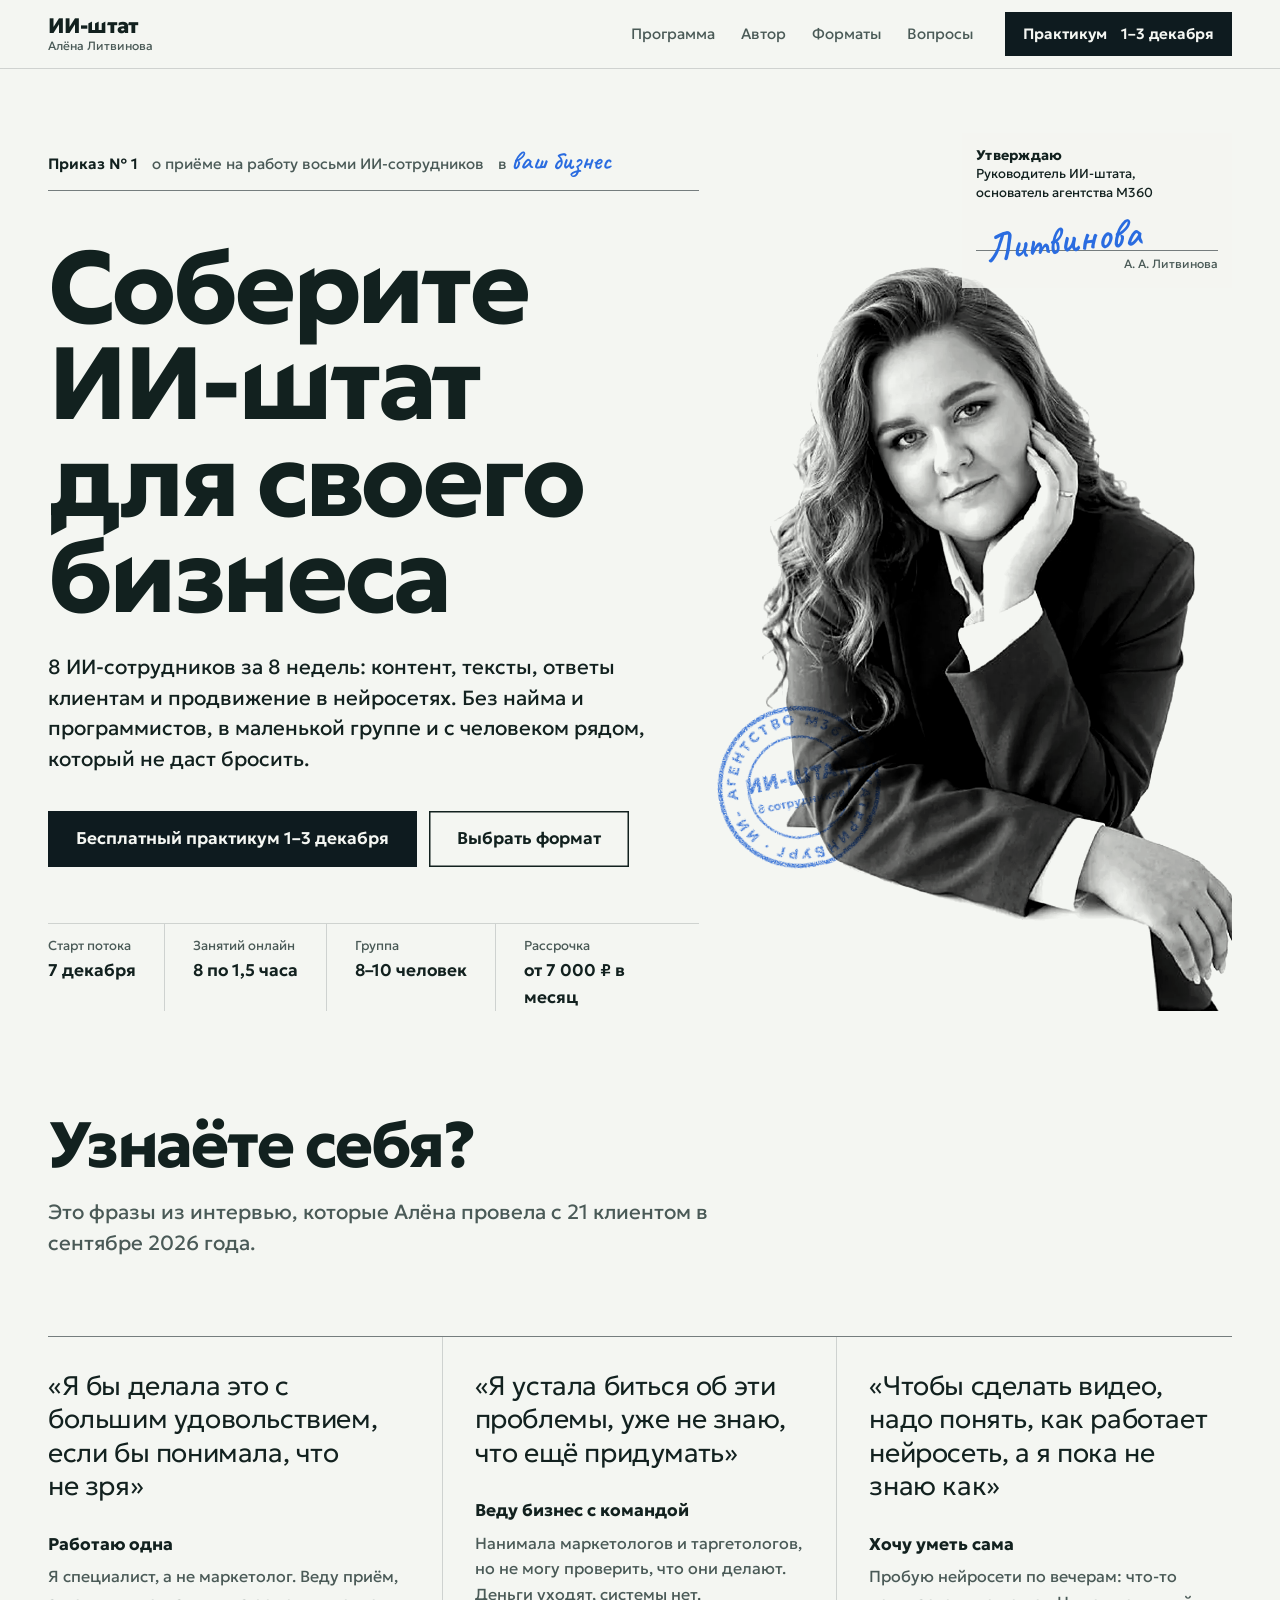
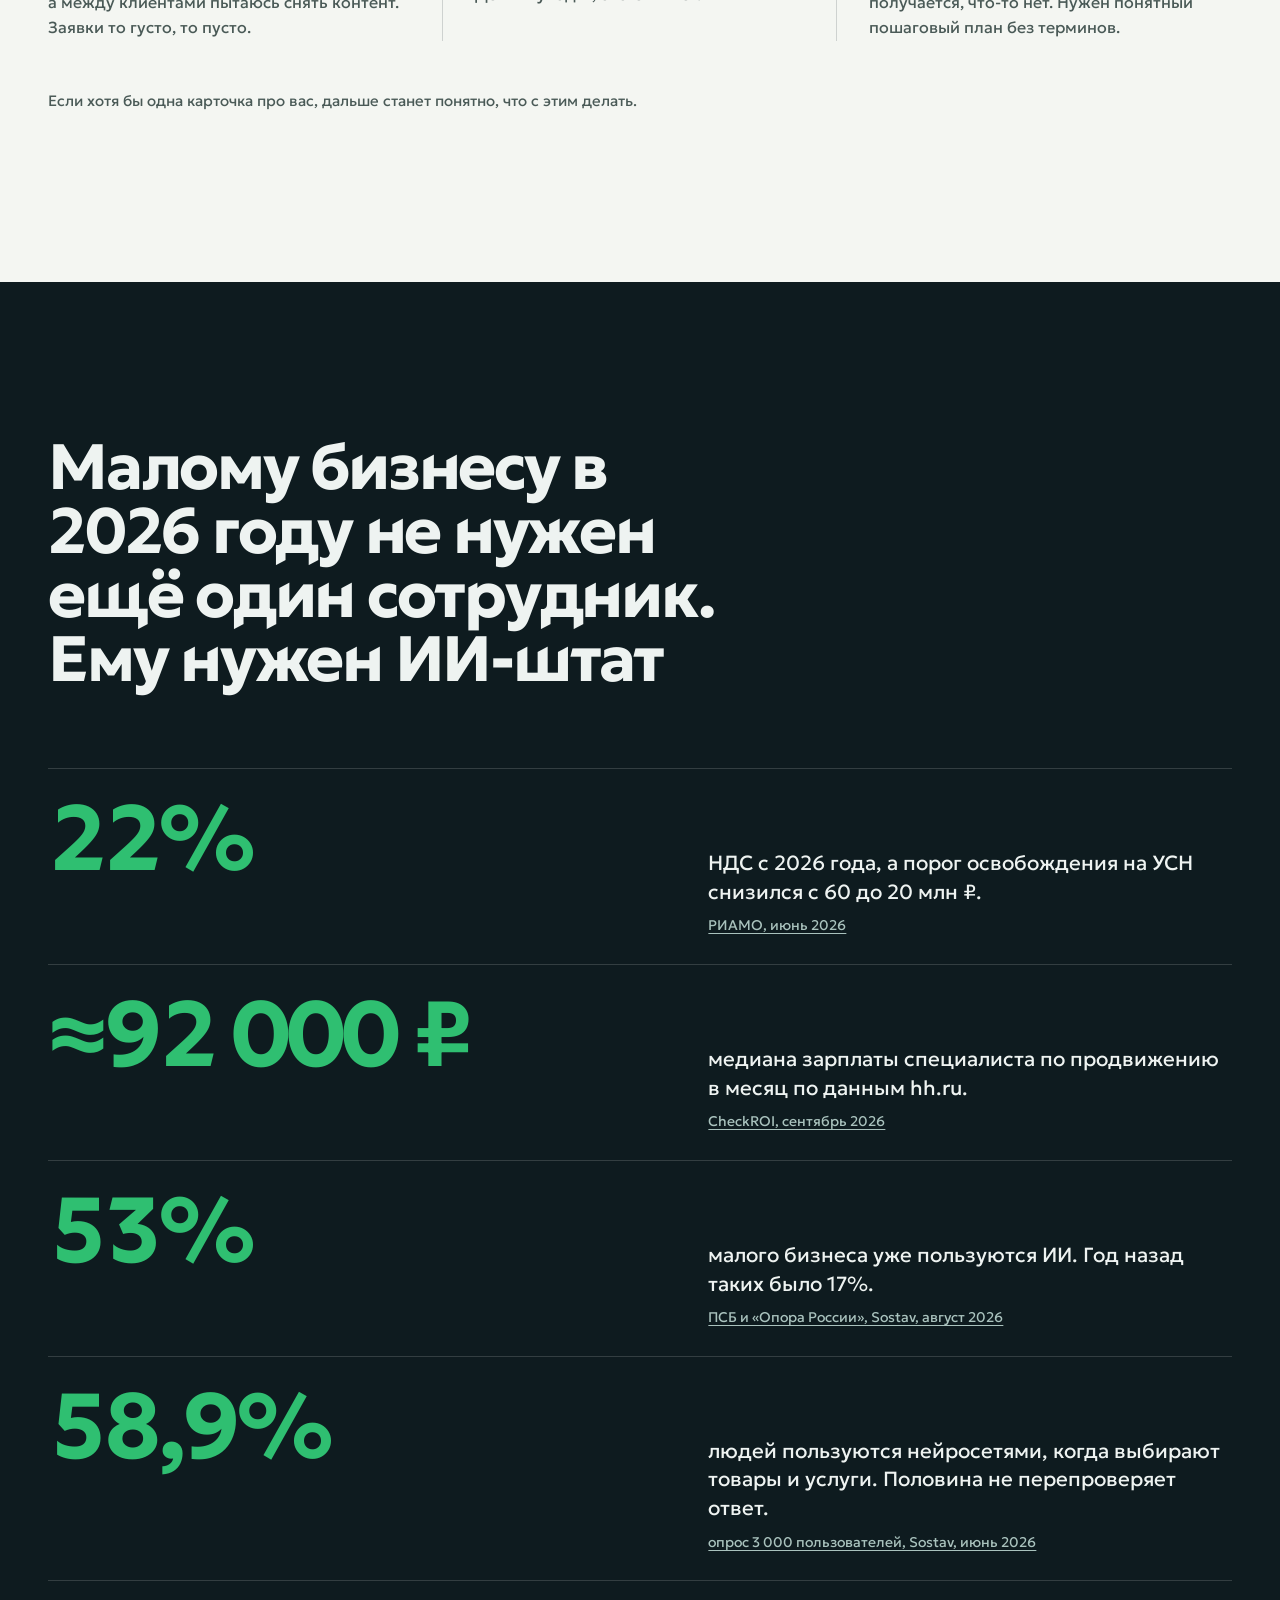
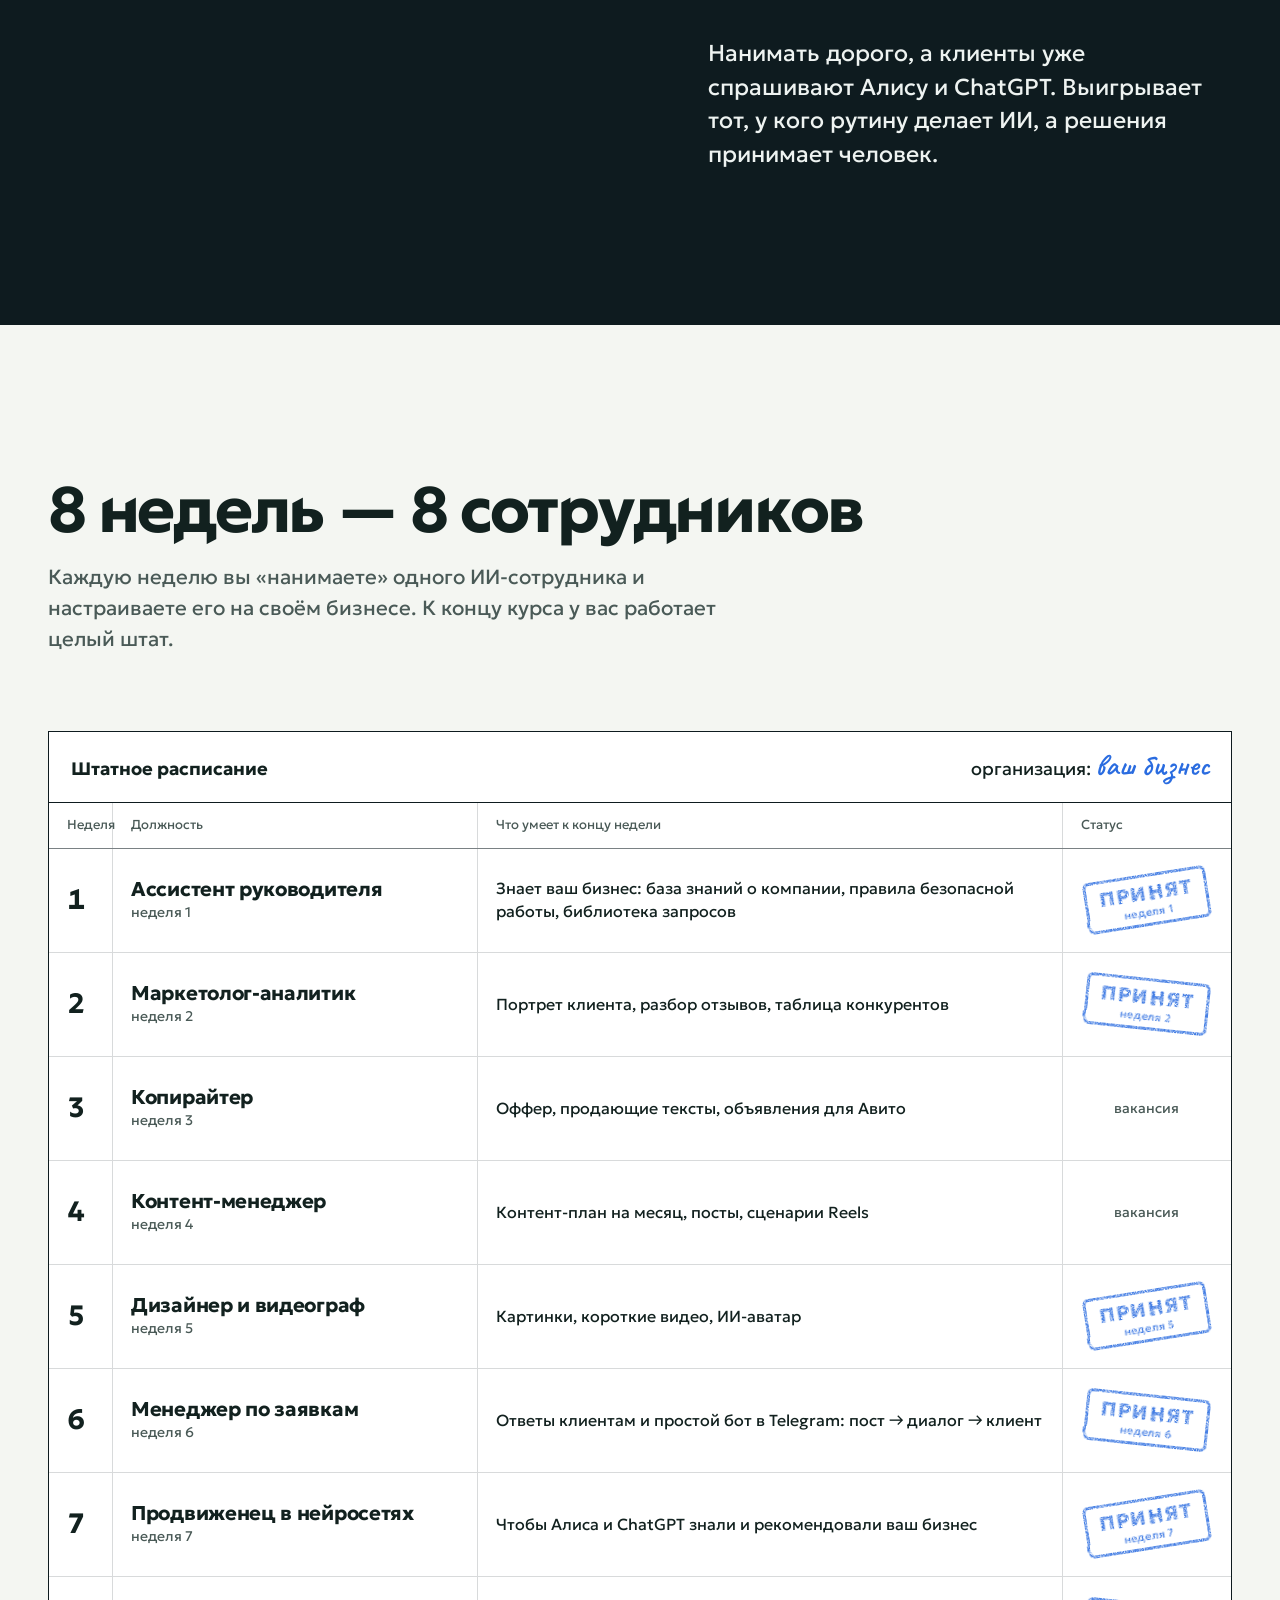
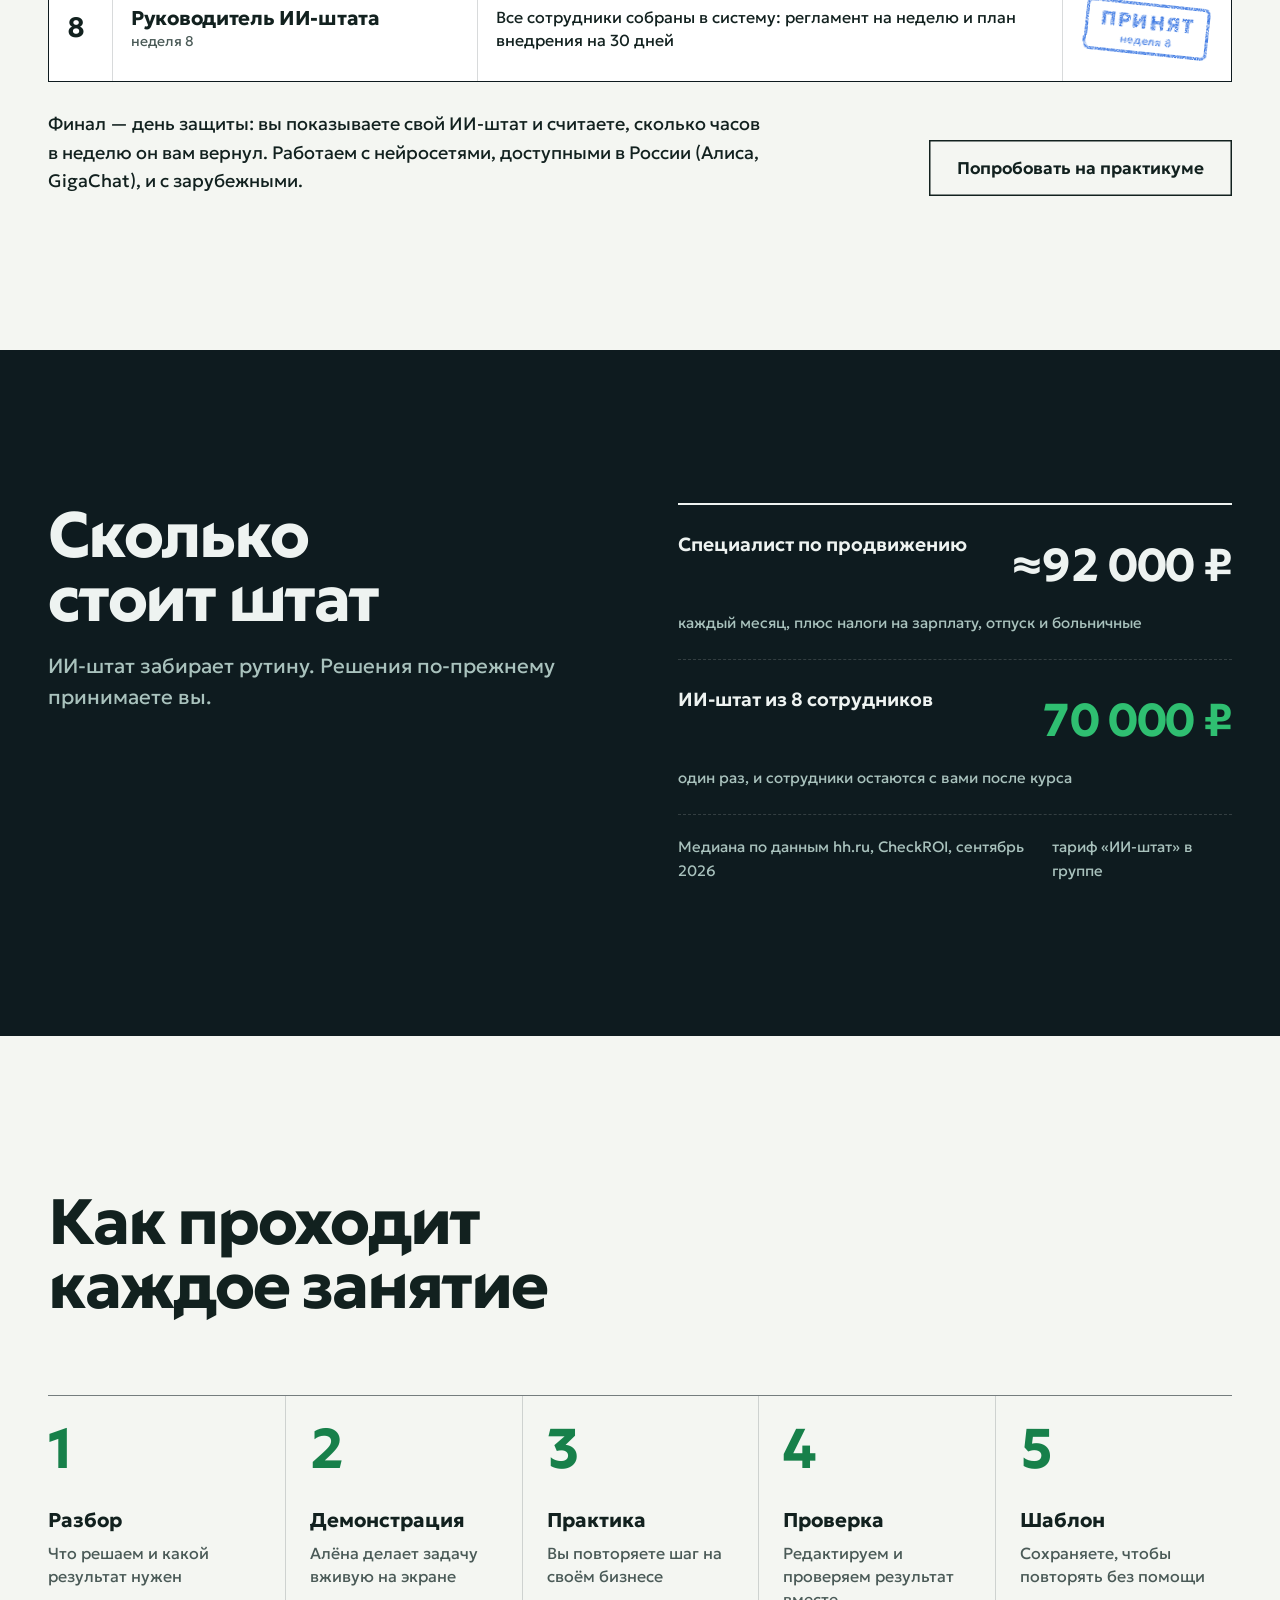
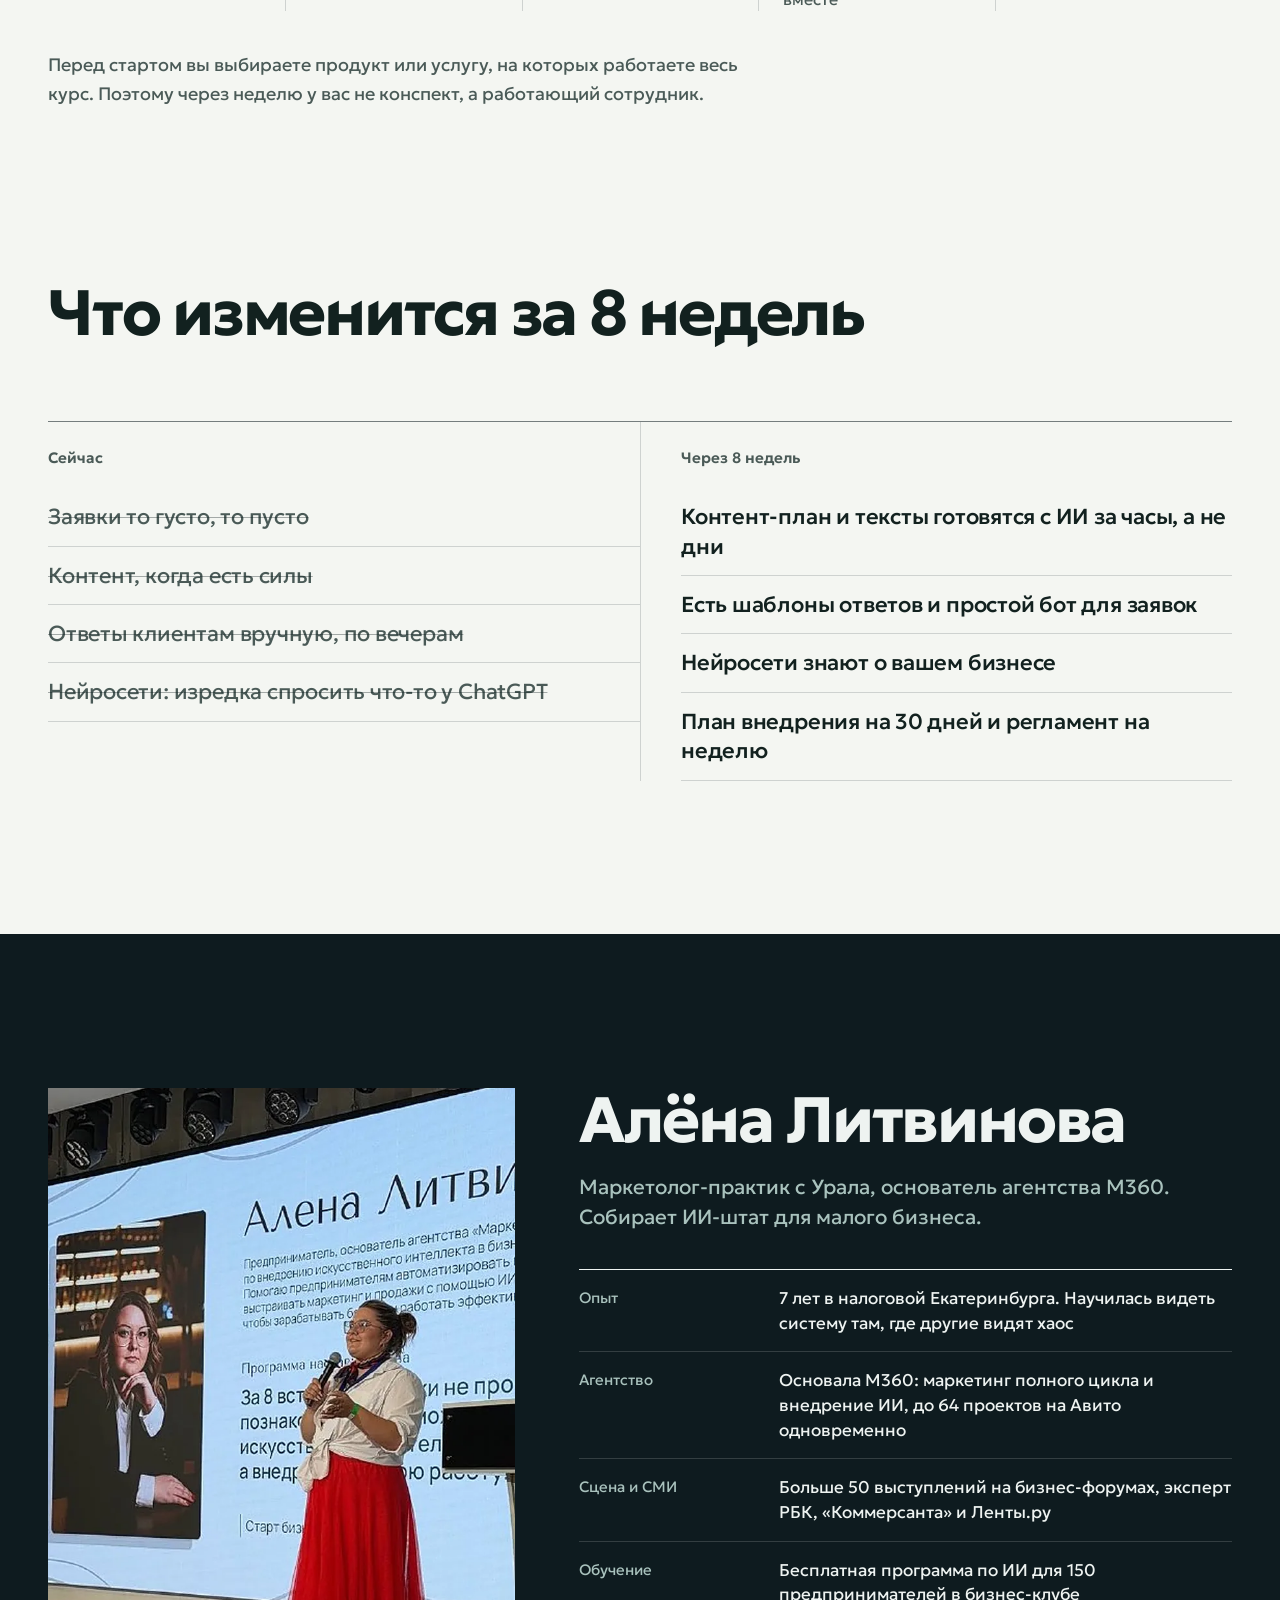
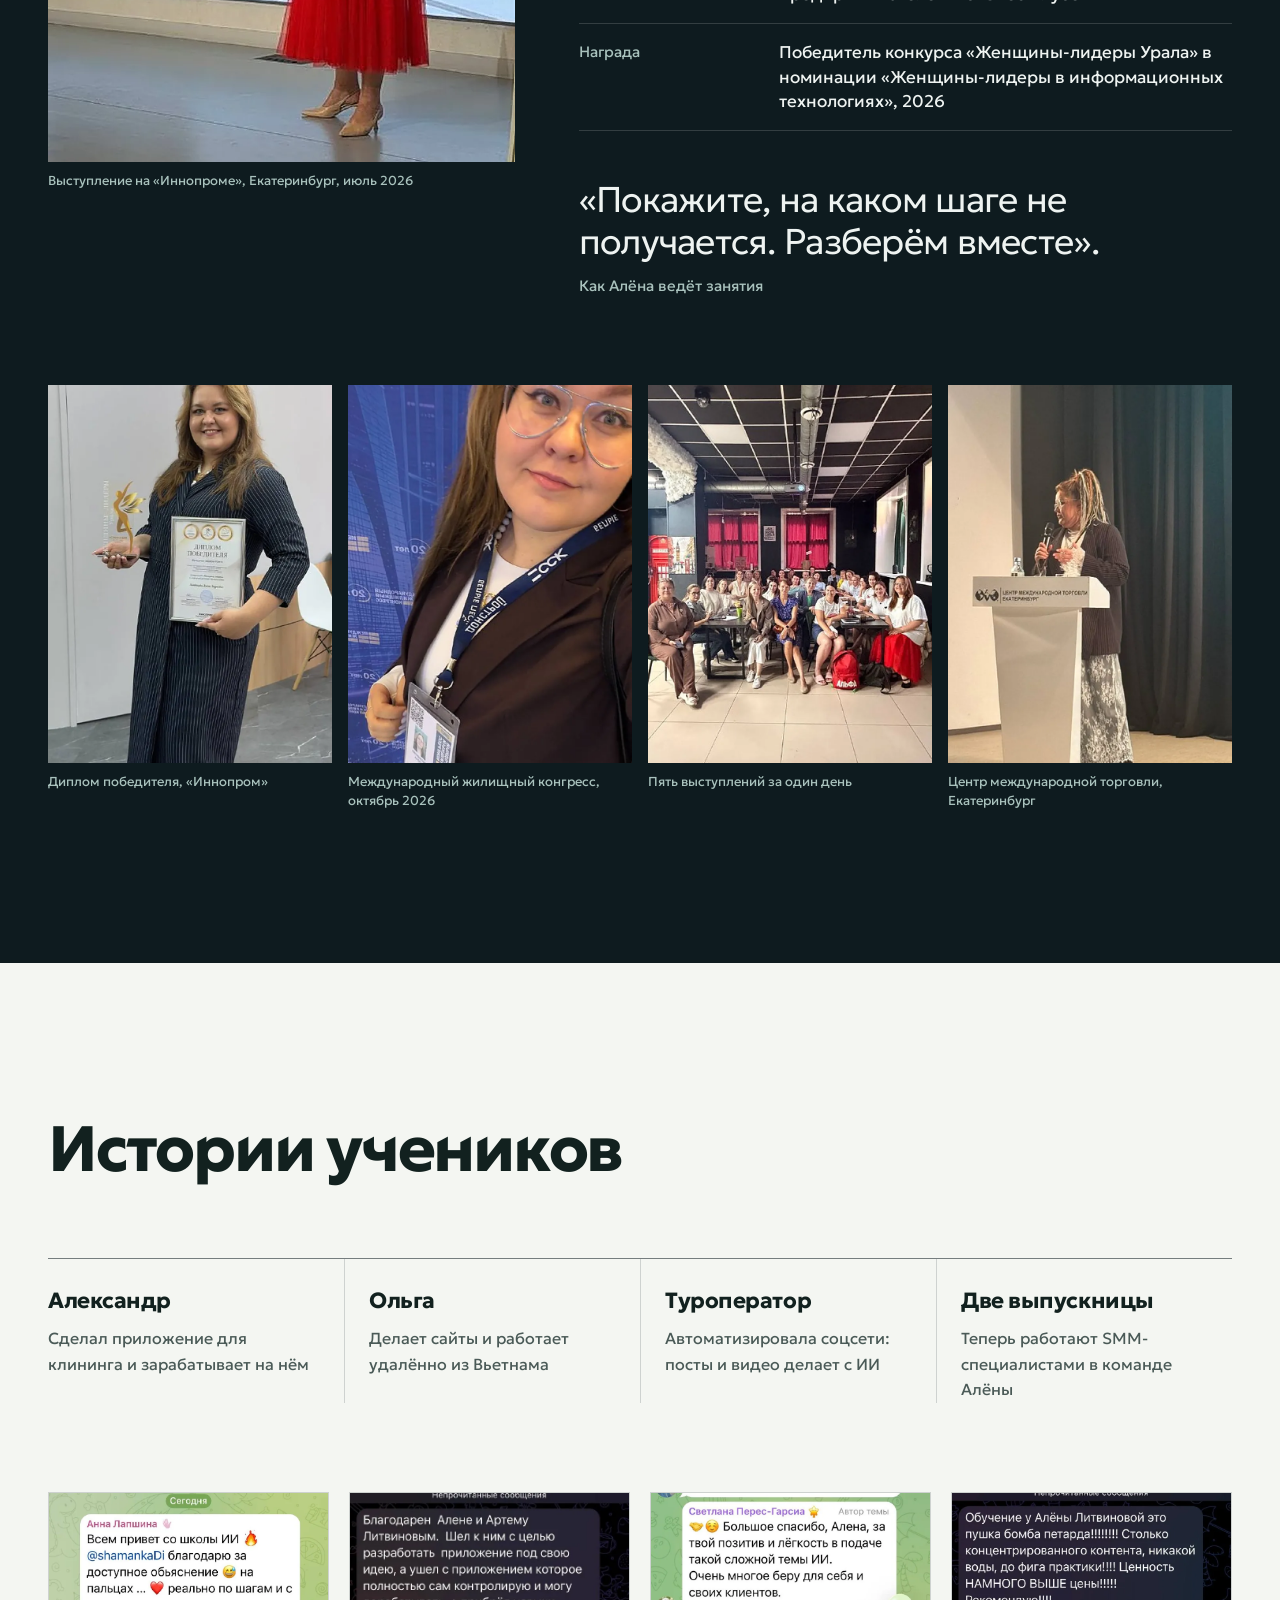
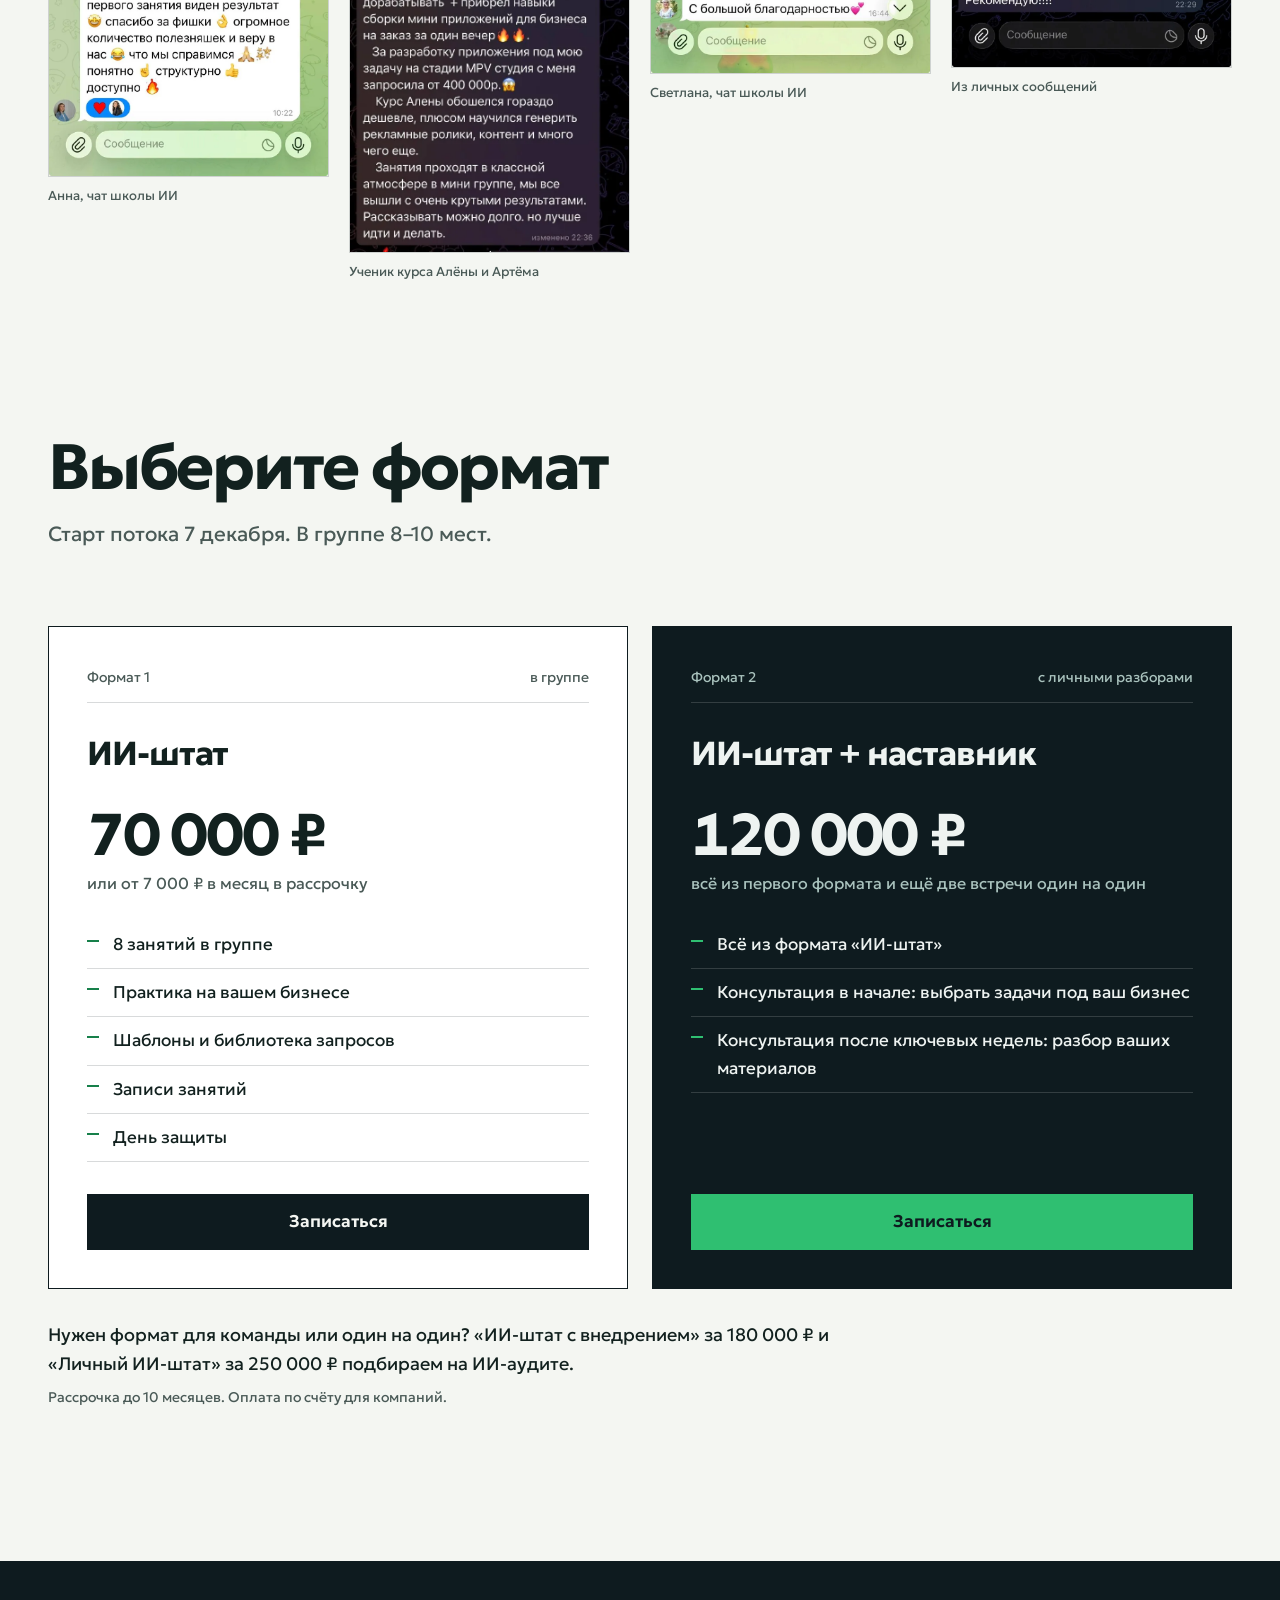
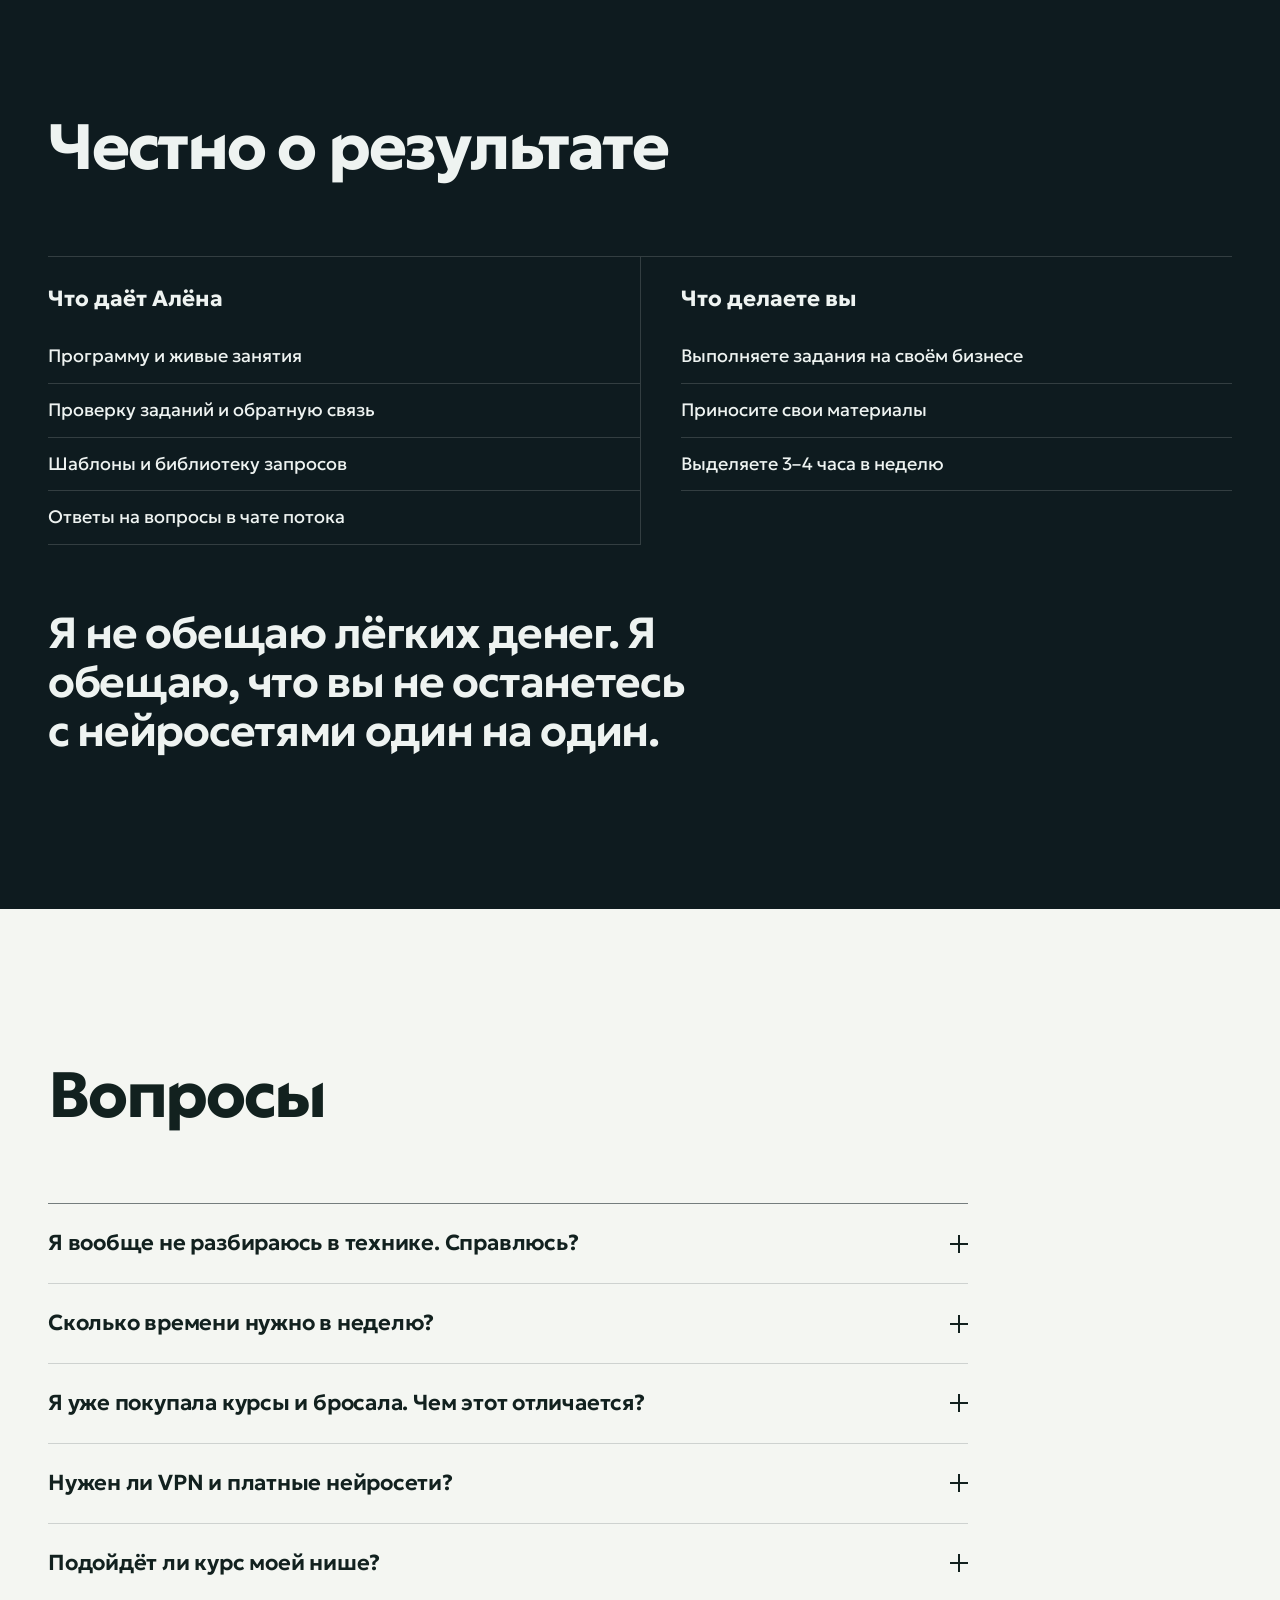
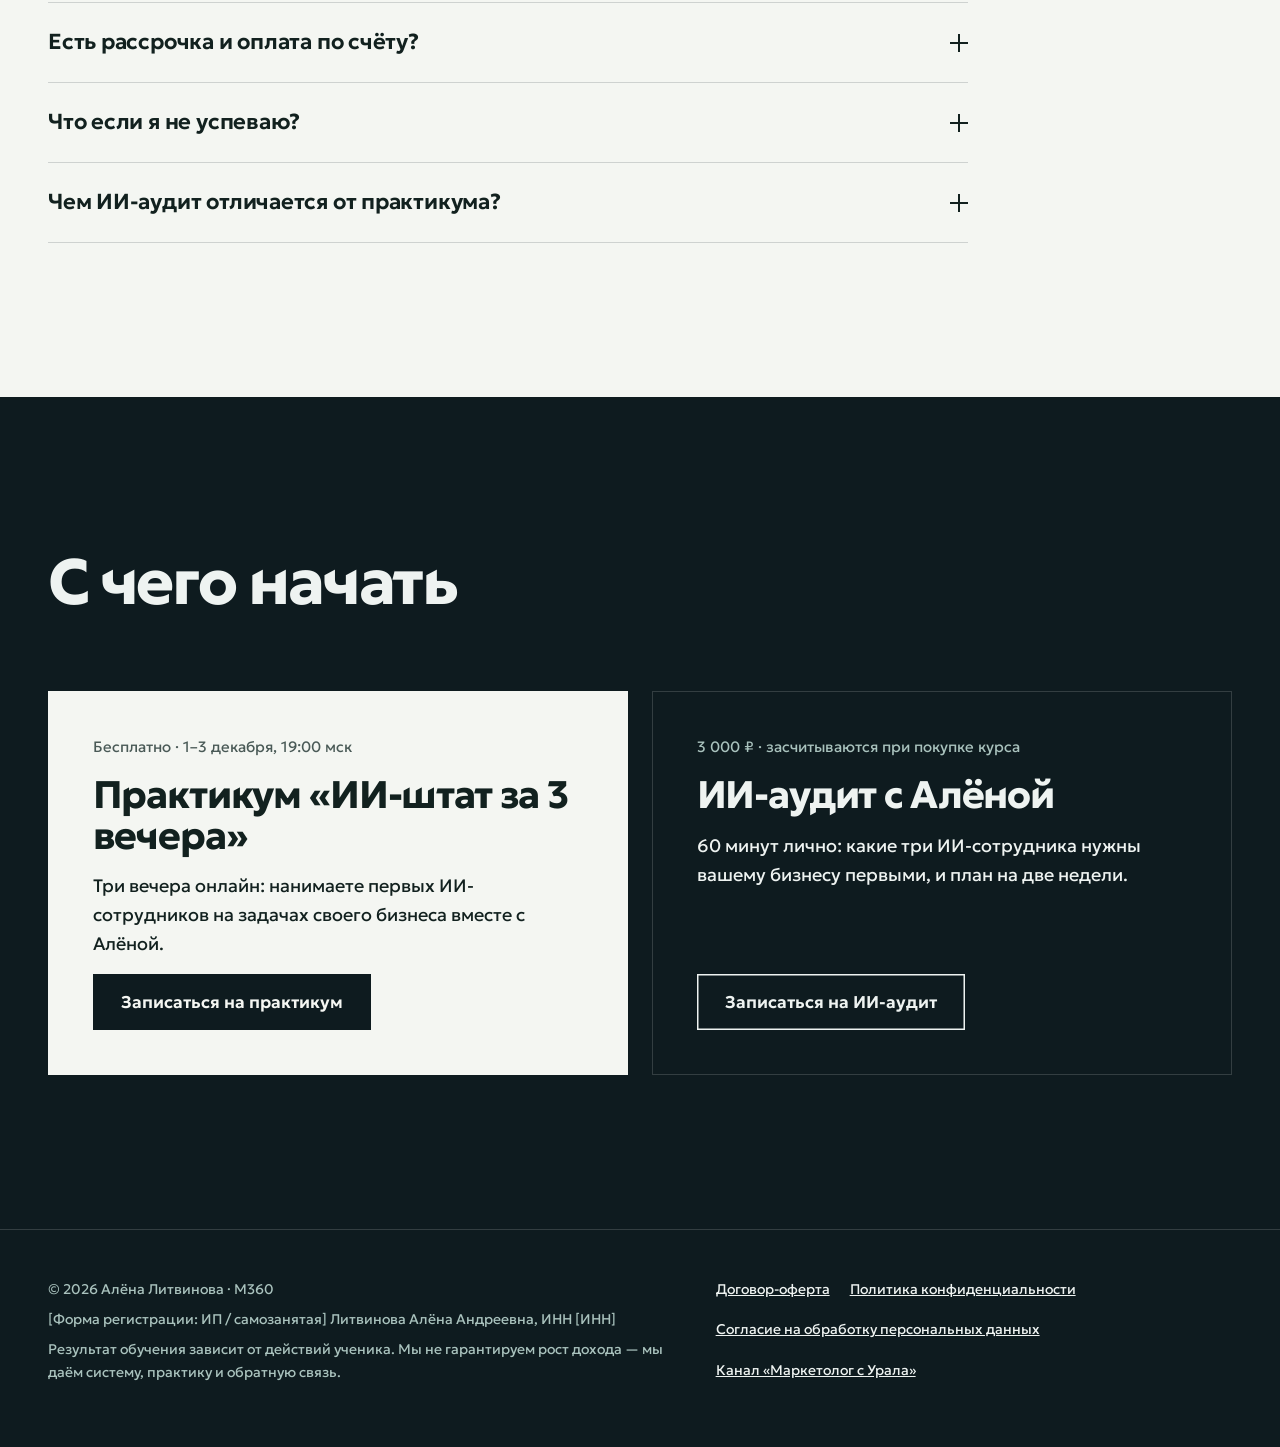
==== index.html @ af65a784 "ИИ-штат: лендинг курса и страница практикума Co-Authored-By: Claude Opus 5.5 <noreply@anthropic.com>" ====
<!doctype html>
<html lang="ru">
<head>
<meta charset="utf-8">
<meta name="viewport" content="width=device-width, initial-scale=1">
<title>ИИ-штат — курс Алёны Литвиновой: 8 ИИ-сотрудников для малого бизнеса</title>
<meta name="description" content="8 недель, 8 ИИ-сотрудников: контент, тексты, ответы клиентам и продвижение в нейросетях для малого бизнеса — без найма и программистов. Старт потока 7 декабря.">
<meta name="robots" content="noindex">
<meta name="theme-color" content="#F4F6F2">
<meta property="og:type" content="website">
<meta property="og:title" content="ИИ-штат — 8 ИИ-сотрудников для вашего бизнеса за 8 недель">
<meta property="og:description" content="Курс Алёны Литвиновой, основателя агентства М360. Контент, тексты, ответы клиентам и продвижение в нейросетях без найма.">
<meta property="og:image" content="assets/img/og.jpg">
<link rel="icon" href="assets/img/favicon.svg" type="image/svg+xml">
<link rel="preconnect" href="https://fonts.googleapis.com">
<link rel="preconnect" href="https://fonts.gstatic.com" crossorigin>
<link rel="stylesheet" href="https://fonts.googleapis.com/css2?family=Caveat:wght@600&family=Geologica:wght,SHRP@300..800,0..100&display=swap">
<link rel="stylesheet" href="css/style.css">
<link rel="preload" as="image" href="assets/img/alena-portrait.webp">
<script>
  // ?motion=1 / ?motion=0 — принудительно включить/выключить анимацию, запоминается
  (function () {
    var q = new URLSearchParams(location.search).get('motion'), k = 'ii-motion', v = null;
    try { if (q === '1' || q === '0') localStorage.setItem(k, q); v = localStorage.getItem(k); } catch (e) { v = q; }
    var calm = window.matchMedia('(prefers-reduced-motion: reduce)').matches;
    if (v === '1' || (v !== '0' && !calm)) document.documentElement.classList.add('motion');
  })();
</script>
<!-- Яндекс.Метрика: вставить код счётчика и указать ID в js/main.js (METRIKA_ID)
<script>(function(m,e,t,r,i,k,a){...})(window, document, "script", "https://mc.yandex.ru/metrika/tag.js", "ym"); ym([ID счётчика], "init", {webvisor:true});</script>
-->
</head>
<body>

<svg width="0" height="0" style="position:absolute" aria-hidden="true">
  <defs>
    <filter id="ink" x="-10%" y="-10%" width="120%" height="120%">
      <feTurbulence type="fractalNoise" baseFrequency=".9" numOctaves="2" seed="7" result="n"/>
      <feColorMatrix in="n" type="matrix" values="0 0 0 0 0  0 0 0 0 0  0 0 0 0 0  0 0 0 -3 2.25" result="holes"/>
      <feComposite in="SourceGraphic" in2="holes" operator="in" result="pitted"/>
      <feTurbulence type="fractalNoise" baseFrequency=".035" numOctaves="1" seed="3" result="w"/>
      <feDisplacementMap in="pitted" in2="w" scale="2.6"/>
    </filter>
  </defs>
</svg>

<a class="sr" href="#main">К содержанию</a>

<header class="nav">
  <div class="wrap nav__in">
    <a class="logo" href="./" aria-label="ИИ-штат, на главную"><b>ИИ-штат</b><span>Алёна Литвинова</span></a>
    <nav class="nav__links" aria-label="Разделы">
      <a href="#staff">Программа</a>
      <a href="#about">Автор</a>
      <a href="#tariffs">Форматы</a>
      <a href="#faq">Вопросы</a>
    </nav>
    <a class="btn" href="practicum.html" data-goal="click_practicum">Практикум<span class="opt">&nbsp;1–3 декабря</span></a>
  </div>
</header>

<main id="main">

<!-- 1. Первый экран -->
<section class="s--paper hero" aria-labelledby="h-hero">
  <div class="wrap hero__grid">
    <div>
      <p class="order"><b>Приказ № 1</b> о приёме на работу восьми ИИ-сотрудников <span style="white-space:nowrap">в <span class="hand">ваш бизнес</span></span></p>
      <h1 class="d1" id="h-hero">Соберите ИИ‑штат для своего бизнеса</h1>
      <p class="lead">8 ИИ-сотрудников за 8 недель: контент, тексты, ответы клиентам и продвижение в нейросетях. Без найма и программистов, в маленькой группе и с человеком рядом, который не даст бросить.</p>
      <div class="hero__cta">
        <a class="btn" href="practicum.html" data-goal="click_practicum">Бесплатный практикум 1–3 декабря</a>
        <a class="btn btn--line" href="#tariffs" data-goal="click_formats">Выбрать формат</a>
      </div>
      <div class="fields">
        <div class="field"><small>Старт потока</small><span>7 декабря</span></div>
        <div class="field"><small>Занятий онлайн</small><span>8 по 1,5 часа</span></div>
        <div class="field"><small>Группа</small><span>8–10 человек</span></div>
        <div class="field"><small>Рассрочка</small><span>от 7 000 ₽ в месяц</span></div>
      </div>
    </div>

    <div class="portrait">
      <img src="assets/img/alena-portrait.webp" width="892" height="1600" alt="Алёна Литвинова, чёрно-белый портрет: тёмный пиджак, рука у лица" fetchpriority="high">
      <div class="approve" aria-label="Утверждаю: руководитель ИИ-штата Алёна Литвинова">
        <b>Утверждаю</b>
        Руководитель ИИ-штата,<br>основатель агентства М360
        <div class="approve__line"><span class="approve__sign hand" aria-hidden="true">Литвинова</span></div>
        <div class="approve__name">А. А. Литвинова</div>
      </div>
      <div class="seal" aria-hidden="true">
        <svg viewBox="0 0 200 200">
          <defs><path id="sealc" d="M100,100 m-74,0 a74,74 0 1,1 148,0 a74,74 0 1,1 -148,0"/></defs>
          <circle cx="100" cy="100" r="94" fill="none" stroke="currentColor" stroke-width="5"/>
          <circle cx="100" cy="100" r="60" fill="none" stroke="currentColor" stroke-width="2.5"/>
          <text fill="currentColor" font-family="Geologica, sans-serif" font-size="17" font-weight="700" letter-spacing="3.2"><textPath href="#sealc">АГЕНТСТВО М360 · ЕКАТЕРИНБУРГ · ИИ-ШТАТ ·</textPath></text>
          <text x="100" y="96" text-anchor="middle" fill="currentColor" font-family="Geologica, sans-serif" font-size="25" font-weight="800">ИИ-ШТАТ</text>
          <text x="100" y="122" text-anchor="middle" fill="currentColor" font-family="Geologica, sans-serif" font-size="14" font-weight="600">8 сотрудников</text>
        </svg>
      </div>
    </div>
  </div>
</section>

<!-- 2. Узнаёте себя -->
<section class="s s--paper" aria-labelledby="h-you">
  <div class="wrap">
    <div class="s__head">
      <h2 class="h2" id="h-you">Узнаёте себя?</h2>
      <p class="lead">Это фразы из интервью, которые Алёна провела с 21 клиентом в сентябре 2026 года.</p>
    </div>
    <div class="claims">
      <article class="claim">
        <q>Я бы делала это с большим удовольствием, если бы понимала, что не зря</q>
        <h3>Работаю одна</h3>
        <p>Я специалист, а не маркетолог. Веду приём, а между клиентами пытаюсь снять контент. Заявки то густо, то пусто.</p>
      </article>
      <article class="claim">
        <q>Я устала биться об эти проблемы, уже не знаю, что ещё придумать</q>
        <h3>Веду бизнес с командой</h3>
        <p>Нанимала маркетологов и таргетологов, но не могу проверить, что они делают. Деньги уходят, системы нет.</p>
      </article>
      <article class="claim">
        <q>Чтобы сделать видео, надо понять, как работает нейросеть, а я пока не знаю как</q>
        <h3>Хочу уметь сама</h3>
        <p>Пробую нейросети по вечерам: что-то получается, что-то нет. Нужен понятный пошаговый план без терминов.</p>
      </article>
    </div>
    <p class="after-note">Если хотя бы одна карточка про вас, дальше станет понятно, что с этим делать.</p>
  </div>
</section>

<!-- 3. Почему сейчас -->
<section class="s s--ink" aria-labelledby="h-why">
  <div class="wrap">
    <div class="s__head">
      <h2 class="h2" id="h-why">Малому бизнесу в 2026 году не нужен ещё один сотрудник. Ему нужен ИИ-штат</h2>
    </div>
    <div class="ledger">
      <div class="ledger__row">
        <div class="ledger__n num" data-count="22" data-suffix="%">22%</div>
        <div class="ledger__t">НДС с 2026 года, а порог освобождения на УСН снизился с 60 до 20 млн ₽.
          <a class="link" href="https://riamo.ru/articles/lyudi/nds-22-i-novye-pravila-usn-kak-nalogovaja-reforma-2026-goda-udarila-po-malomu-biznesu/" target="_blank" rel="noopener">РИАМО, июнь 2026</a></div>
      </div>
      <div class="ledger__row">
        <div class="ledger__n num" data-count="92000" data-prefix="≈" data-suffix=" ₽">≈92 000 ₽</div>
        <div class="ledger__t">медиана зарплаты специалиста по продвижению в месяц по данным hh.ru.
          <a class="link" href="https://checkroi.ru/blog/zarplata-spetsialista-po-prodvizheniyu/" target="_blank" rel="noopener">CheckROI, сентябрь 2026</a></div>
      </div>
      <div class="ledger__row">
        <div class="ledger__n num" data-count="53" data-suffix="%">53%</div>
        <div class="ledger__t">малого бизнеса уже пользуются ИИ. Год назад таких было 17%.
          <a class="link" href="https://www.sostav.ru/publication/ii-uzhe-ispolzuet-kazhdyj-vtoroj-malyj-biznes-85769.html" target="_blank" rel="noopener">ПСБ и «Опора России», Sostav, август 2026</a></div>
      </div>
      <div class="ledger__row">
        <div class="ledger__n num" data-count="58.9" data-suffix="%">58,9%</div>
        <div class="ledger__t">людей пользуются нейросетями, когда выбирают товары и услуги. Половина не перепроверяет ответ.
          <a class="link" href="https://www.sostav.ru/blogs/280918/90232" target="_blank" rel="noopener">опрос 3 000 пользователей, Sostav, июнь 2026</a></div>
      </div>
    </div>
    <div class="verdict">
      <span></span>
      <p>Нанимать дорого, а клиенты уже спрашивают Алису и ChatGPT. Выигрывает тот, у кого рутину делает ИИ, а решения принимает человек.</p>
    </div>
  </div>
</section>

<!-- 4. Штатное расписание -->
<section class="s s--paper" id="staff" aria-labelledby="h-staff">
  <div class="wrap">
    <div class="s__head">
      <h2 class="h2" id="h-staff">8 недель — 8 сотрудников</h2>
      <p class="lead">Каждую неделю вы «нанимаете» одного ИИ-сотрудника и настраиваете его на своём бизнесе. К концу курса у вас работает целый штат.</p>
    </div>

    <div class="sheet" role="table" aria-label="Штатное расписание ИИ-штата">
      <div class="sheet__top">
        <b>Штатное расписание</b>
        <span>организация: <span class="hand">ваш бизнес</span></span>
      </div>
      <div class="sheet__cols" role="row">
        <span role="columnheader">Неделя</span><span role="columnheader">Должность</span><span role="columnheader">Что умеет к концу недели</span><span role="columnheader">Статус</span>
      </div>
      <div class="sheet__rows" id="rows"><!-- строки собирает js/main.js из STAFF --></div>
    </div>

    <div class="sheet__foot">
      <p>Финал — день защиты: вы показываете свой ИИ-штат и считаете, сколько часов в неделю он вам вернул. Работаем с нейросетями, доступными в России (Алиса, GigaChat), и с зарубежными.</p>
      <a class="btn btn--line" href="practicum.html" data-goal="click_practicum">Попробовать на практикуме</a>
    </div>
  </div>
</section>

<!-- 5. Ведомость -->
<section class="s s--ink" aria-labelledby="h-pay">
  <div class="wrap payroll">
    <div class="s__head">
      <h2 class="h2" id="h-pay">Сколько стоит штат</h2>
      <p class="lead">ИИ-штат забирает рутину. Решения по-прежнему принимаете вы.</p>
    </div>
    <div class="slip">
      <div class="slip__row">
        <b>Специалист по продвижению</b>
        <span class="slip__sum num">≈92 000 ₽</span>
        <small>каждый месяц, плюс налоги на зарплату, отпуск и больничные</small>
      </div>
      <div class="slip__row slip__row--ours">
        <b>ИИ-штат из 8 сотрудников</b>
        <span class="slip__sum num">70 000 ₽</span>
        <small>один раз, и сотрудники остаются с вами после курса</small>
      </div>
      <div class="slip__total">
        <span>Медиана по данным hh.ru, CheckROI, сентябрь 2026</span>
        <span>тариф «ИИ-штат» в группе</span>
      </div>
    </div>
  </div>
</section>

<!-- 6. Как проходит занятие -->
<section class="s s--paper" aria-labelledby="h-lesson">
  <div class="wrap">
    <div class="s__head">
      <h2 class="h2" id="h-lesson">Как проходит каждое занятие</h2>
    </div>
    <ol class="steps">
      <li><b>Разбор</b><span>Что решаем и какой результат нужен</span></li>
      <li><b>Демонстрация</b><span>Алёна делает задачу вживую на экране</span></li>
      <li><b>Практика</b><span>Вы повторяете шаг на своём бизнесе</span></li>
      <li><b>Проверка</b><span>Редактируем и проверяем результат вместе</span></li>
      <li><b>Шаблон</b><span>Сохраняете, чтобы повторять без помощи</span></li>
    </ol>
    <p class="steps-note muted">Перед стартом вы выбираете продукт или услугу, на которых работаете весь курс. Поэтому через неделю у вас не конспект, а работающий сотрудник.</p>
  </div>
</section>

<section class="s s--paper" aria-labelledby="h-ba">
  <div class="wrap">
    <div class="s__head">
      <h2 class="h2" id="h-ba">Что изменится за 8 недель</h2>
    </div>
    <div class="ba">
      <div class="was">
        <h3>Сейчас</h3>
        <ul>
          <li>Заявки то густо, то пусто</li>
          <li>Контент, когда есть силы</li>
          <li>Ответы клиентам вручную, по вечерам</li>
          <li>Нейросети: изредка спросить что-то у ChatGPT</li>
        </ul>
      </div>
      <div class="will">
        <h3>Через 8 недель</h3>
        <ul>
          <li>Контент-план и тексты готовятся с ИИ за часы, а не дни</li>
          <li>Есть шаблоны ответов и простой бот для заявок</li>
          <li>Нейросети знают о вашем бизнесе</li>
          <li>План внедрения на 30 дней и регламент на неделю</li>
        </ul>
      </div>
    </div>
  </div>
</section>

<!-- 7. Автор -->
<section class="s s--ink" id="about" aria-labelledby="h-about">
  <div class="wrap">
    <div class="author">
      <div class="author__photo">
        <figure>
          <img src="assets/img/stage.webp" width="720" height="1280" loading="lazy" alt="Алёна Литвинова выступает на сцене, за ней экран с её именем">
          <figcaption>Выступление на «Иннопроме», Екатеринбург, июль 2026</figcaption>
        </figure>
      </div>
      <div>
        <h2 class="h2" id="h-about">Алёна Литвинова</h2>
        <p class="lead muted" style="margin-top:20px">Маркетолог-практик с Урала, основатель агентства М360. Собирает ИИ-штат для малого бизнеса.</p>
        <!-- [ПРОВЕРИТЬ ЦИФРЫ С АЛЁНОЙ] -->
        <dl class="card-t2">
          <div><dt>Опыт</dt><dd>7 лет в налоговой Екатеринбурга. Научилась видеть систему там, где другие видят хаос</dd></div>
          <div><dt>Агентство</dt><dd>Основала М360: маркетинг полного цикла и внедрение ИИ, до 64 проектов на Авито одновременно</dd></div>
          <div><dt>Сцена и СМИ</dt><dd>Больше 50 выступлений на бизнес-форумах, эксперт РБК, «Коммерсанта» и Ленты.ру</dd></div>
          <div><dt>Обучение</dt><dd>Бесплатная программа по ИИ для 150 предпринимателей в бизнес-клубе</dd></div>
          <div><dt>Награда</dt><dd>Победитель конкурса «Женщины-лидеры Урала» в номинации «Женщины-лидеры в информационных технологиях», 2026</dd></div>
        </dl>
        <blockquote>
          «Покажите, на каком шаге не получается. Разберём вместе».
          <footer>Как Алёна ведёт занятия</footer>
        </blockquote>
      </div>
    </div>
    <div class="reel">
      <figure><img src="assets/img/award.webp" width="720" height="1280" loading="lazy" alt="Алёна с дипломом победителя и статуэткой"><figcaption>Диплом победителя, «Иннопром»</figcaption></figure>
      <figure><img src="assets/img/badge.webp" width="720" height="1280" loading="lazy" alt="Алёна с бейджем спикера на форуме"><figcaption>Международный жилищный конгресс, октябрь 2026</figcaption></figure>
      <figure><img src="assets/img/audience.webp" width="720" height="1280" loading="lazy" alt="Полный зал слушателей на выступлении Алёны"><figcaption>Пять выступлений за один день</figcaption></figure>
      <figure><img src="assets/img/podium.webp" width="720" height="1280" loading="lazy" alt="Алёна выступает с трибуны Центра международной торговли"><figcaption>Центр международной торговли, Екатеринбург</figcaption></figure>
    </div>
  </div>
</section>

<!-- 8. Истории учеников -->
<!-- [ПУБЛИКОВАТЬ ТОЛЬКО С СОГЛАСИЯ УЧЕНИКОВ] -->
<section class="s s--paper" aria-labelledby="h-stories">
  <div class="wrap">
    <div class="s__head">
      <h2 class="h2" id="h-stories">Истории учеников</h2>
    </div>
    <div class="stories">
      <article class="story"><b>Александр</b><p>Сделал приложение для клининга и зарабатывает на нём</p></article>
      <article class="story"><b>Ольга</b><p>Делает сайты и работает удалённо из Вьетнама</p></article>
      <article class="story"><b>Туроператор</b><p>Автоматизировала соцсети: посты и видео делает с ИИ</p></article>
      <article class="story"><b>Две выпускницы</b><p>Теперь работают SMM-специалистами в команде Алёны</p></article>
    </div>
    <div class="shots">
      <figure><img src="assets/img/review-1.webp" width="789" height="800" loading="lazy" alt="Отзыв Анны в чате: доступное объяснение на пальцах, с первого занятия виден результат"><figcaption>Анна, чат школы ИИ</figcaption></figure>
      <figure><img src="assets/img/review-4.webp" width="622" height="800" loading="lazy" alt="Отзыв ученика: пришёл с идеей приложения, ушёл с приложением, которое сам дорабатывает"><figcaption>Ученик курса Алёны и Артёма</figcaption></figure>
      <figure><img src="assets/img/review-2.webp" width="800" height="516" loading="lazy" alt="Отзыв Светланы: спасибо за позитив и лёгкость в подаче сложной темы"><figcaption>Светлана, чат школы ИИ</figcaption></figure>
      <figure><img src="assets/img/review-3.webp" width="800" height="497" loading="lazy" alt="Отзыв: концентрированный контент, никакой воды, ценность выше цены"><figcaption>Из личных сообщений</figcaption></figure>
    </div>
    <!-- Слоты под вертикальные видеоотзывы: раскомментировать и вставить ролик
    <div class="shots">
      <figure><video src="assets/video/review-1.mp4" poster="assets/img/review-1-poster.webp" controls playsinline preload="none" width="720" height="1280"></video><figcaption>[Видеоотзыв ученика]</figcaption></figure>
      <figure><video src="assets/video/review-2.mp4" controls playsinline preload="none" width="720" height="1280"></video><figcaption>[Видеоотзыв ученика]</figcaption></figure>
      <figure><video src="assets/video/review-3.mp4" controls playsinline preload="none" width="720" height="1280"></video><figcaption>[Видеоотзыв ученика]</figcaption></figure>
    </div>
    -->
  </div>
</section>

<!-- 9. Тарифы -->
<section class="s s--paper" id="tariffs" aria-labelledby="h-tariffs">
  <div class="wrap">
    <div class="s__head">
      <h2 class="h2" id="h-tariffs">Выберите формат</h2>
      <p class="lead">Старт потока 7 декабря. В группе 8–10 мест.</p>
    </div>
    <div class="deals">
      <article class="deal">
        <div class="deal__no"><span>Формат 1</span><span>в группе</span></div>
        <h3>ИИ-штат</h3>
        <div class="deal__price num">70 000 ₽</div>
        <p class="deal__sub">или от 7 000 ₽ в месяц в рассрочку</p>
        <ul>
          <li>8 занятий в группе</li>
          <li>Практика на вашем бизнесе</li>
          <li>Шаблоны и библиотека запросов</li>
          <li>Записи занятий</li>
          <li>День защиты</li>
        </ul>
        <button class="btn" type="button" data-open="tariff70" data-goal="click_tariff70">Записаться</button>
      </article>
      <article class="deal deal--main">
        <div class="deal__no"><span>Формат 2</span><span>с личными разборами</span></div>
        <h3>ИИ-штат + наставник</h3>
        <div class="deal__price num">120 000 ₽</div>
        <p class="deal__sub">всё из первого формата и ещё две встречи один на один</p>
        <ul>
          <li>Всё из формата «ИИ-штат»</li>
          <li>Консультация в начале: выбрать задачи под ваш бизнес</li>
          <li>Консультация после ключевых недель: разбор ваших материалов</li>
        </ul>
        <button class="btn" type="button" data-open="tariff120" data-goal="click_tariff120">Записаться</button>
      </article>
    </div>
    <div class="deals-note">
      <p>Нужен формат для команды или один на один? «ИИ-штат с внедрением» за 180 000 ₽ и «Личный ИИ-штат» за 250 000 ₽ подбираем на ИИ-аудите.</p>
      <!-- [сервис рассрочки] -->
      <p class="small muted">Рассрочка до 10 месяцев. Оплата по счёту для компаний.</p>
    </div>
  </div>
</section>

<!-- 10. Честно -->
<section class="s s--ink" aria-labelledby="h-honest">
  <div class="wrap">
    <div class="s__head">
      <h2 class="h2" id="h-honest">Честно о результате</h2>
    </div>
    <div class="honest">
      <div>
        <h3>Что даёт Алёна</h3>
        <ul>
          <li>Программу и живые занятия</li>
          <li>Проверку заданий и обратную связь</li>
          <li>Шаблоны и библиотеку запросов</li>
          <li>Ответы на вопросы в чате потока</li>
        </ul>
      </div>
      <div>
        <h3>Что делаете вы</h3>
        <ul>
          <li>Выполняете задания на своём бизнесе</li>
          <li>Приносите свои материалы</li>
          <!-- [3–4 часа] — подтвердить с Алёной -->
          <li>Выделяете 3–4 часа в неделю</li>
        </ul>
      </div>
    </div>
    <p class="honest-q">Я не обещаю лёгких денег. Я обещаю, что вы не останетесь с нейросетями один на один.</p>
    <!-- Условия возврата: [указать] -->
  </div>
</section>

<!-- 11. Вопросы -->
<section class="s s--paper" id="faq" aria-labelledby="h-faq">
  <div class="wrap">
    <div class="s__head"><h2 class="h2" id="h-faq">Вопросы</h2></div>
    <div class="faq">
      <details><summary>Я вообще не разбираюсь в технике. Справлюсь?</summary><p>Да. Курс рассчитан на тех, кто начинает с нуля. Всё показываем на экране, шаг за шагом и без терминов. Если что-то не получается, разбираем на вашем примере.</p></details>
      <details><summary>Сколько времени нужно в неделю?</summary><p>Одно занятие на полтора часа плюс практика на вашем бизнесе. Ориентир — 3–4 часа в неделю.</p></details>
      <details><summary>Я уже покупала курсы и бросала. Чем этот отличается?</summary><p>Маленькая группа, проверка заданий и контрольная точка каждую неделю. Каждую неделю у вас появляется готовый ИИ-сотрудник, поэтому результат виден сразу, а не в конце.</p></details>
      <!-- [Уточнить у Алёны, обязательны ли платные подписки] -->
      <details><summary>Нужен ли VPN и платные нейросети?</summary><p>Показываем работу и с нейросетями, доступными в России (Алиса, GigaChat), и с зарубежными. Что выбрать под ваши задачи, разбираем на первом занятии.</p></details>
      <details><summary>Подойдёт ли курс моей нише?</summary><p>Да, если вы продаёте услуги или товары и сами ведёте маркетинг: красота, здоровье, недвижимость, психология, консалтинг, обучение. Если сомневаетесь, запишитесь на ИИ-аудит.</p></details>
      <details><summary>Есть рассрочка и оплата по счёту?</summary><p>Да: рассрочка до 10 месяцев и оплата по счёту для компаний.</p></details>
      <!-- [срок доступа к записям] -->
      <details><summary>Что если я не успеваю?</summary><p>Записи занятий остаются у вас, а задания можно сдать позже в рамках потока.</p></details>
      <details><summary>Чем ИИ-аудит отличается от практикума?</summary><p>Практикум бесплатный и для всех. ИИ-аудит — 60 минут лично с Алёной: разбираете свой бизнес и выбираете трёх ИИ-сотрудников, которые нужны первыми. 3 000 ₽ засчитываются при покупке курса.</p></details>
    </div>
  </div>
</section>

<!-- 12. Финал -->
<section class="s s--ink" aria-labelledby="h-final">
  <div class="wrap">
    <div class="s__head"><h2 class="h2" id="h-final">С чего начать</h2></div>
    <div class="final">
      <div class="final__opt final__opt--hot">
        <small>Бесплатно · 1–3 декабря, 19:00 мск</small>
        <h3>Практикум «ИИ-штат за 3 вечера»</h3>
        <p>Три вечера онлайн: нанимаете первых ИИ-сотрудников на задачах своего бизнеса вместе с Алёной.</p>
        <a class="btn" href="practicum.html" data-goal="click_practicum">Записаться на практикум</a>
      </div>
      <div class="final__opt">
        <small>3 000 ₽ · засчитываются при покупке курса</small>
        <h3>ИИ-аудит с Алёной</h3>
        <p>60 минут лично: какие три ИИ-сотрудника нужны вашему бизнесу первыми, и план на две недели.</p>
        <button class="btn btn--line" type="button" data-open="audit" data-goal="click_audit">Записаться на ИИ-аудит</button>
      </div>
    </div>
  </div>
</section>

</main>

<footer class="foot">
  <div class="wrap foot__in">
    <div>
      <p>© 2026 Алёна Литвинова · М360</p>
      <p>[Форма регистрации: ИП / самозанятая] Литвинова Алёна Андреевна, ИНН [ИНН]</p>
      <p>Результат обучения зависит от действий ученика. Мы не гарантируем рост дохода — мы даём систему, практику и обратную связь.</p>
    </div>
    <nav aria-label="Документы">
      <a href="#">Договор-оферта</a>
      <a href="#">Политика конфиденциальности</a>
      <a href="#">Согласие на обработку персональных данных</a>
      <a href="https://t.me/marketingural" target="_blank" rel="noopener">Канал «Маркетолог с Урала»</a>
    </nav>
  </div>
</footer>

<div class="modal" id="modal" role="dialog" aria-modal="true" aria-labelledby="m-title">
  <div class="modal__box">
    <button class="modal__x" type="button" data-close aria-label="Закрыть">×</button>
    <h2 id="m-title">Заявка</h2>
    <p id="m-sub">Алёна или менеджер свяжется с вами в течение дня.</p>
    <div data-form-slot></div>
  </div>
</div>

<template id="form-tpl">
  <form class="form" novalidate>
    <div class="form__fields">
      <div class="form" style="gap:16px">
        <label>Имя<input type="text" name="name" autocomplete="given-name" required><span class="err" data-err="name"></span></label>
        <label>Телефон<input type="tel" name="phone" autocomplete="tel" inputmode="tel" placeholder="+7 (___) ___-__-__" required><span class="err" data-err="phone"></span></label>
        <label>Ник в Telegram <small>необязательно, если удобнее получать напоминания там</small><input type="text" name="tg" placeholder="@ник"></label>
        <label class="check"><input type="checkbox" name="consent"><span>Даю <a class="link" href="#" target="_blank">согласие на обработку персональных данных</a>. <a class="link" href="#" target="_blank">Политика конфиденциальности</a></span></label>
        <span class="err" data-err="consent"></span>
        <label class="check"><input type="checkbox" name="news"><span>Хочу получать полезные материалы и анонсы</span></label>
        <div class="form__fail" role="alert"></div>
        <button class="btn" type="submit">Отправить заявку</button>
        <p class="form__alt">Удобнее в Telegram? <a class="link" data-bot href="#" target="_blank" rel="noopener">Записаться через бота</a></p>
      </div>
    </div>
    <div class="form__msg" role="status"></div>
  </form>
</template>

<script src="js/main.js" defer></script>
</body>
</html>
---- css/style.css ----
/* ИИ-штат · Алёна Литвинова
   Идея: кадровые документы малого бизнеса. Печатная форма — Geologica,
   заполнено от руки — Caveat, синяя печать — бренд-синий М360. */

:root {
  --paper: #F4F6F2;
  --paper-2: #E8ECE5;
  --ink: #0E1B1F;
  --ink-2: #172A2F;
  --text: #12211F;
  --muted: #4A5A57;
  --on-dark: #EEF3F1;
  --on-dark-muted: #A9C2BD;
  --green: #2FBF71;
  --green-deep: #17804A;
  --blue: #2F80ED;
  --stamp: #2A6CE0;
  --rule: rgba(14, 27, 31, .16);
  --rule-strong: rgba(14, 27, 31, .55);
  --rule-dark: rgba(238, 243, 241, .16);

  --f: "Geologica", "Manrope", system-ui, sans-serif;
  --hand: "Caveat", "Segoe Print", cursive;

  --wrap: 1240px;
  --gut: clamp(16px, 4vw, 48px);
  --sec: clamp(88px, 12vw, 168px);
}

*, *::before, *::after { box-sizing: border-box; }
html { -webkit-text-size-adjust: 100%; scroll-behavior: smooth; overflow-x: clip; }
body {
  margin: 0;
  background: var(--paper);
  color: var(--text);
  font: 400 18px/1.6 var(--f);
  font-variation-settings: "SHRP" 0;
  text-rendering: optimizeLegibility;
  -webkit-font-smoothing: antialiased;
  overflow-x: clip;
}
img { display: block; max-width: 100%; height: auto; }
a { color: inherit; }
button { font: inherit; color: inherit; }
:focus-visible { outline: 3px solid var(--blue); outline-offset: 3px; border-radius: 2px; }
.sr { position: absolute; width: 1px; height: 1px; overflow: hidden; clip: rect(0 0 0 0); white-space: nowrap; }

.wrap { width: min(100% - 2 * var(--gut), var(--wrap)); margin-inline: auto; }

/* ---------- type ---------- */
.d1, .h2, .h3 {
  font-weight: 700;
  font-variation-settings: "SHRP" 100;
  letter-spacing: -.035em;
  margin: 0;
  text-wrap: balance;
}
.d1 { font-size: clamp(46px, 8vw, 124px); line-height: .94; }
.h2 { font-size: clamp(34px, 5vw, 68px); line-height: 1; }
.h3 { font-size: clamp(22px, 2.2vw, 28px); line-height: 1.15; letter-spacing: -.02em; }
.lead { font-size: clamp(19px, 1.6vw, 22px); line-height: 1.5; max-width: 34em; margin: 0; }
.small { font-size: 14px; line-height: 1.5; }
.hand { font-family: var(--hand); font-weight: 600; letter-spacing: 0; color: var(--stamp); }
.num { font-variant-numeric: tabular-nums lining-nums; }
.muted { color: var(--muted); }
.s--ink .muted { color: var(--on-dark-muted); }

/* ---------- sections ---------- */
.s { padding-block: var(--sec); position: relative; }
.s--ink { background: var(--ink); color: var(--on-dark); }
.s--paper + .s--paper { padding-top: 0; }
.s__head { display: grid; gap: 20px; margin-bottom: clamp(48px, 6vw, 88px); max-width: 920px; }
.s__head .lead { color: var(--muted); }
.s--ink .s__head .lead { color: var(--on-dark-muted); }

/* ---------- buttons ---------- */
.btn {
  display: inline-flex; align-items: center; justify-content: center; gap: 10px;
  min-height: 56px; padding: 0 28px;
  border: 0; border-radius: 0;
  background: var(--ink); color: var(--paper);
  font-weight: 600; font-size: 17px; text-decoration: none; cursor: pointer; text-align: center;
  transition: background .2s, color .2s, transform .2s;
}
.btn:hover { background: var(--green-deep); }
.btn:active { transform: translateY(1px); }
.btn--green { background: var(--green); color: var(--ink); }
.btn--green:hover { background: #4CD488; }
.btn--line { background: transparent; color: inherit; box-shadow: inset 0 0 0 1.5px currentColor; }
.btn--line:hover { background: var(--ink); color: var(--paper); }
.s--ink .btn--line:hover { background: var(--paper); color: var(--ink); }
.btn[disabled] { opacity: .55; cursor: progress; }
.link { color: inherit; text-decoration: underline; text-underline-offset: .2em; text-decoration-thickness: 1px; }
.link:hover { color: var(--green-deep); }
.s--ink .link:hover { color: var(--green); }

/* ---------- nav ---------- */
.nav {
  position: sticky; top: 0; z-index: 40;
  background: color-mix(in srgb, var(--paper) 88%, transparent);
  backdrop-filter: blur(10px);
  border-bottom: 1px solid var(--rule);
}
.nav__in { display: flex; align-items: center; gap: 32px; min-height: 68px; }
.logo { display: grid; line-height: 1; text-decoration: none; }
.logo b { font-size: 21px; font-weight: 800; letter-spacing: -.04em; font-variation-settings: "SHRP" 100; }
.logo span { font-size: 12px; color: var(--muted); margin-top: 3px; }
.nav__links { display: flex; gap: 26px; margin-left: auto; }
.nav__links a { text-decoration: none; font-size: 15px; color: var(--muted); }
.nav__links a:hover { color: var(--text); }
.nav .btn { min-height: 44px; padding: 0 18px; font-size: 15px; white-space: nowrap; }
@media (max-width: 520px) { .nav .btn .opt { display: none; } }
@media (max-width: 900px) { .nav__links { display: none; } .nav .btn { margin-left: auto; } }

/* ---------- hero ---------- */
.hero { padding-top: clamp(32px, 5vw, 64px); padding-bottom: clamp(56px, 8vw, 104px); }
.hero__grid { display: grid; grid-template-columns: 1.15fr .85fr; gap: clamp(24px, 4vw, 64px); align-items: end; }
.order {
  display: flex; flex-wrap: wrap; align-items: baseline; gap: 6px 14px;
  font-size: 15px; color: var(--muted);
  padding-bottom: 14px; border-bottom: 1px solid var(--rule-strong);
  margin-bottom: clamp(28px, 4vw, 48px);
}
.order b { color: var(--text); font-weight: 600; }
.order .hand { font-size: 26px; line-height: 1; }
.hero .d1 { margin-bottom: 28px; }
.hero .lead { margin-bottom: 36px; }
.hero__cta { display: flex; flex-wrap: wrap; gap: 12px; margin-bottom: clamp(36px, 5vw, 56px); }
.fields { display: grid; grid-template-columns: repeat(4, auto); justify-content: start; gap: 0; border-top: 1px solid var(--rule); }
.field { padding: 12px 28px 0 0; margin-right: 28px; border-right: 1px solid var(--rule); }
.field:last-child { border-right: 0; margin-right: 0; }
.field small { display: block; font-size: 13px; color: var(--muted); }
.field span { display: block; font-weight: 600; font-size: 17px; }

.portrait { position: relative; align-self: stretch; display: flex; align-items: flex-end; }
.portrait img { width: 100%; mix-blend-mode: multiply; filter: contrast(1.04); }
.approve {
  position: absolute; top: 0; right: 0; width: min(270px, 70%);
  font-size: 13px; line-height: 1.45; color: var(--text);
  background: color-mix(in srgb, var(--paper) 82%, transparent);
  padding: 12px 14px 16px;
}
.approve b { display: block; font-size: 14px; letter-spacing: .02em; }
.approve__line { position: relative; height: 40px; border-bottom: 1px solid var(--rule-strong); margin-top: 8px; }
.approve__name { font-size: 12px; color: var(--muted); margin-top: 4px; text-align: right; }
.approve__sign {
  position: absolute; left: 8px; bottom: -10px;
  font-size: 40px; line-height: 1; transform: rotate(-6deg);
  clip-path: inset(0 0 0 0);
}
.seal { position: absolute; width: 168px; height: 168px; left: -36px; bottom: 16%; color: var(--stamp); pointer-events: none; }
.seal svg { width: 100%; height: 100%; filter: url(#ink); opacity: .9; mix-blend-mode: multiply; }

@media (max-width: 960px) {
  .hero__grid { grid-template-columns: 1fr; }
  .portrait { max-width: 380px; margin: 8px auto 0; width: 100%; }
  .approve { width: 62%; font-size: 12px; }
  .approve__sign { font-size: 32px; }
  .seal { right: auto; left: -8px; top: auto; bottom: 18%; width: 118px; height: 118px; }
  .fields { grid-template-columns: 1fr 1fr; }
  .field { border-right: 0; margin-right: 0; padding-right: 12px; }
}

/* hero load: подпись пишется, потом ставится печать */
.motion .approve__sign { animation: write 1.1s .7s cubic-bezier(.6, 0, .3, 1) both; }
.motion .seal svg { animation: slam .5s 1.85s cubic-bezier(.2, 1.6, .4, 1) both; }
@keyframes write { from { clip-path: inset(0 100% 0 0); } to { clip-path: inset(0 0 0 0); } }
@keyframes slam {
  0% { opacity: 0; transform: scale(1.6) rotate(-24deg); }
  60% { opacity: .9; }
  100% { opacity: .9; transform: scale(1) rotate(-12deg); }
}
.seal svg { transform: rotate(-12deg); }

/* ---------- recognise ---------- */
.claims { display: grid; grid-template-columns: repeat(3, 1fr); border-top: 1px solid var(--rule-strong); }
.claim { padding: 32px 32px 0 0; border-right: 1px solid var(--rule); }
.claim + .claim { padding-left: 32px; }
.claim:last-child { border-right: 0; padding-right: 0; }
.claim q { display: block; font-size: clamp(22px, 2.1vw, 28px); line-height: 1.25; font-weight: 300; letter-spacing: -.015em; quotes: "«" "»"; margin-bottom: 28px; text-wrap: pretty; }
.claim h3 { font-size: 17px; margin: 0 0 6px; font-weight: 700; }
.claim p { margin: 0; color: var(--muted); font-size: 16px; }
.after-note { margin-top: 48px; font-size: 15px; color: var(--muted); }
@media (max-width: 860px) {
  .claims { grid-template-columns: 1fr; }
  .claim, .claim + .claim { padding: 28px 0; border-right: 0; border-bottom: 1px solid var(--rule); }
}

/* ---------- why now: ledger ---------- */
.ledger { border-top: 1px solid var(--rule-dark); }
.ledger__row {
  display: grid; grid-template-columns: minmax(0, 6fr) minmax(0, 5fr); gap: 32px; align-items: baseline;
  padding: 28px 0; border-bottom: 1px solid var(--rule-dark);
}
.ledger__n { white-space: nowrap; font-size: clamp(44px, 7.2vw, 112px); line-height: .9; font-weight: 700; letter-spacing: -.05em; font-variation-settings: "SHRP" 100; color: var(--green); }
.ledger__t { font-size: clamp(18px, 1.6vw, 22px); line-height: 1.4; max-width: 30em; }
.ledger__t a { display: block; margin-top: 10px; font-size: 14px; color: var(--on-dark-muted); }
.verdict { margin-top: 56px; display: grid; grid-template-columns: minmax(0, 6fr) minmax(0, 5fr); gap: 32px; }
.verdict p { margin: 0; font-size: clamp(20px, 1.8vw, 24px); line-height: 1.45; }
@media (max-width: 760px) {
  .ledger__row, .verdict { grid-template-columns: 1fr; gap: 10px; }
}

/* ---------- staff schedule ---------- */
.sheet { border: 1.5px solid var(--ink); background: #fff; }
.sheet__top {
  display: flex; flex-wrap: wrap; justify-content: space-between; gap: 8px 24px; align-items: baseline;
  padding: 18px 22px; border-bottom: 1.5px solid var(--ink);
}
.sheet__top b { font-size: 18px; }
.sheet__top .hand { font-size: 30px; line-height: 1; }
.sheet__cols, .row {
  display: grid; grid-template-columns: 64px minmax(0, 1.25fr) minmax(0, 2fr) 168px;
  align-items: center;
}
.sheet__cols { font-size: 13px; color: var(--muted); border-bottom: 1px solid var(--rule-strong); }
.sheet__cols span, .row > * { padding: 12px 18px; border-right: 1px solid var(--rule); align-self: stretch; }
.sheet__cols span:last-child, .row > *:last-child { border-right: 0; }
.row { border-bottom: 1px solid var(--rule); min-height: 104px; }
.row:last-child { border-bottom: 0; }
.row__n { font-size: 28px; font-weight: 700; font-variation-settings: "SHRP" 100; display: flex; align-items: center; }
.row__pos { display: flex; flex-direction: column; justify-content: center; }
.row__pos b { font-size: 20px; line-height: 1.2; letter-spacing: -.015em; }
.row__pos small { color: var(--muted); font-size: 14px; }
.row__does { display: flex; align-items: center; font-size: 16px; line-height: 1.45; }
.row__st { position: relative; display: flex; align-items: center; justify-content: center; }
.row__vac { font-size: 14px; color: var(--muted); }
.stamp {
  position: absolute; inset: 50% auto auto 50%;
  display: grid; place-items: center; text-align: center;
  padding: 6px 12px 5px; border: 3px solid var(--stamp); border-radius: 6px;
  color: var(--stamp); font-weight: 800; font-size: 20px; line-height: 1; letter-spacing: .06em;
  font-variation-settings: "SHRP" 100;
  transform: translate(-50%, -50%) rotate(-9deg);
  filter: url(#ink); opacity: 0; mix-blend-mode: multiply;
}
.stamp small { display: block; font-size: 11px; font-weight: 600; letter-spacing: .02em; margin-top: 4px; }
.row.is-hired .row__vac { opacity: 0; }
.row.is-hired .stamp { opacity: .95; }
.motion .row.is-hired .stamp { animation: stamp .42s cubic-bezier(.2, 1.7, .45, 1) both; }
@keyframes stamp {
  0% { opacity: 0; transform: translate(-50%, -50%) rotate(-22deg) scale(1.9); }
  100% { opacity: .9; transform: translate(-50%, -50%) rotate(-9deg) scale(1); }
}
.row:nth-child(even) .stamp { transform: translate(-50%, -50%) rotate(6deg); }
.motion .row:nth-child(even).is-hired .stamp { animation-name: stamp2; }
@keyframes stamp2 {
  0% { opacity: 0; transform: translate(-50%, -50%) rotate(20deg) scale(1.9); }
  100% { opacity: .9; transform: translate(-50%, -50%) rotate(6deg) scale(1); }
}
.sheet__foot { display: grid; grid-template-columns: 1fr auto; gap: 16px 32px; align-items: end; margin-top: 28px; }
.sheet__foot p { margin: 0; max-width: 40em; }
@media (max-width: 820px) {
  .sheet__cols { display: none; }
  .row { grid-template-columns: 52px 1fr; grid-template-areas: "n pos" "n does" "n st"; min-height: 0; padding: 14px 0; }
  .row > * { border-right: 0; padding: 4px 14px; }
  .row__n { grid-area: n; align-items: flex-start; font-size: 24px; }
  .row__pos { grid-area: pos; }
  .row__does { grid-area: does; font-size: 15px; }
  .row__st { grid-area: st; justify-content: flex-start; min-height: 56px; }
  .stamp { left: 64px; }
  .sheet__foot { grid-template-columns: 1fr; }
}

/* ---------- payroll ---------- */
.payroll { display: grid; grid-template-columns: minmax(0, 1fr) minmax(0, 1fr); gap: clamp(32px, 6vw, 96px); align-items: start; }
.slip { border-top: 2px solid var(--on-dark); }
.slip__row { display: grid; grid-template-columns: 1fr auto; gap: 8px 24px; padding: 24px 0; border-bottom: 1px dashed var(--rule-dark); }
.slip__row b { font-size: 19px; font-weight: 600; }
.slip__row small { grid-column: 1 / -1; color: var(--on-dark-muted); font-size: 15px; }
.slip__sum { font-size: clamp(30px, 3.6vw, 48px); font-weight: 700; letter-spacing: -.03em; font-variation-settings: "SHRP" 100; text-align: right; white-space: nowrap; }
.slip__row--ours .slip__sum { color: var(--green); }
.slip__total { display: flex; justify-content: space-between; gap: 16px; padding-top: 20px; font-size: 15px; color: var(--on-dark-muted); }
@media (max-width: 860px) { .payroll { grid-template-columns: 1fr; } }

/* ---------- lesson steps ---------- */
.steps { list-style: none; padding: 0; margin: 0; display: grid; grid-template-columns: repeat(5, 1fr); counter-reset: st; border-top: 1px solid var(--rule-strong); }
.steps li { counter-increment: st; padding: 24px 24px 0 0; position: relative; }
.steps li + li { padding-left: 24px; border-left: 1px solid var(--rule); }
.steps li::before { content: counter(st); display: block; font-size: 56px; line-height: 1; font-weight: 700; font-variation-settings: "SHRP" 100; letter-spacing: -.04em; margin-bottom: 28px; color: var(--green-deep); }
.steps b { display: block; font-size: 20px; margin-bottom: 6px; }
.steps span { color: var(--muted); font-size: 16px; line-height: 1.45; display: block; }
.steps-note { margin-top: 40px; max-width: 40em; }
@media (max-width: 960px) {
  .steps { grid-template-columns: 1fr; }
  .steps li, .steps li + li { padding: 20px 0; border-left: 0; border-bottom: 1px solid var(--rule); display: grid; grid-template-columns: 64px 1fr; }
  .steps li::before { margin: 0; font-size: 40px; grid-row: span 2; }
}

/* ---------- before / after ---------- */
.ba { display: grid; grid-template-columns: 1fr 1fr; border-top: 1px solid var(--rule-strong); }
.ba > div { padding-top: 24px; }
.ba > div + div { padding-left: 40px; border-left: 1px solid var(--rule); }
.ba h3 { font-size: 15px; font-weight: 600; color: var(--muted); margin: 0 0 18px; }
.ba ul { list-style: none; margin: 0; padding: 0; }
.ba li { font-size: clamp(19px, 1.7vw, 23px); line-height: 1.35; padding: 14px 0; border-bottom: 1px solid var(--rule); letter-spacing: -.01em; }
.ba .was li { color: var(--muted); text-decoration: line-through; text-decoration-color: rgba(14, 27, 31, .35); text-decoration-thickness: 1px; }
.ba .will li { font-weight: 500; }
@media (max-width: 760px) { .ba { grid-template-columns: 1fr; } .ba > div + div { padding-left: 0; border-left: 0; margin-top: 36px; } }

/* ---------- author ---------- */
.author { display: grid; grid-template-columns: minmax(0, 5fr) minmax(0, 7fr); gap: clamp(32px, 5vw, 80px); align-items: start; }
.author__photo figure { margin: 0; }
.author__photo img { width: 100%; aspect-ratio: 9 / 13; object-fit: cover; object-position: 50% 30%; }
figcaption { font-size: 13px; color: var(--on-dark-muted); margin-top: 10px; line-height: 1.4; }
.card-t2 { border-top: 1.5px solid var(--on-dark); margin-top: 36px; }
.card-t2 div { display: grid; grid-template-columns: 180px 1fr; gap: 20px; padding: 16px 0; border-bottom: 1px solid var(--rule-dark); }
.card-t2 dt { color: var(--on-dark-muted); font-size: 15px; }
.card-t2 dd { margin: 0; font-size: 17px; line-height: 1.45; }
.author blockquote { margin: 48px 0 0; font-size: clamp(26px, 2.8vw, 38px); line-height: 1.18; font-weight: 300; letter-spacing: -.02em; }
.author blockquote footer { margin-top: 14px; font-size: 15px; color: var(--on-dark-muted); font-weight: 400; letter-spacing: 0; }
.reel { display: grid; grid-template-columns: repeat(4, 1fr); gap: 16px; margin-top: clamp(56px, 7vw, 96px); }
.reel figure { margin: 0; }
.reel img { width: 100%; aspect-ratio: 3 / 4; object-fit: cover; }
@media (max-width: 900px) {
  .author { grid-template-columns: 1fr; }
  .author__photo { max-width: 460px; }
  .card-t2 div { grid-template-columns: 1fr; gap: 2px; }
  .reel { grid-template-columns: 1fr 1fr; }
}

/* ---------- stories ---------- */
.stories { display: grid; grid-template-columns: repeat(4, 1fr); border-top: 1px solid var(--rule-strong); margin-bottom: clamp(56px, 7vw, 96px); }
.story { padding: 24px 24px 0 0; }
.story + .story { padding-left: 24px; border-left: 1px solid var(--rule); }
.story b { display: block; font-size: 22px; letter-spacing: -.02em; margin-bottom: 8px; }
.story p { margin: 0; color: var(--muted); font-size: 16px; }
.shots { columns: 4 240px; column-gap: 20px; }
.shots figure { break-inside: avoid; margin: 0 0 20px; }
.shots img { width: 100%; border: 1px solid var(--rule); }
.shots figcaption { color: var(--muted); }
@media (max-width: 900px) {
  .stories { grid-template-columns: 1fr 1fr; }
  .story, .story + .story { padding: 20px 16px 20px 0; border-left: 0; border-bottom: 1px solid var(--rule); }
}

/* ---------- tariffs ---------- */
.deals { display: grid; grid-template-columns: 1fr 1fr; gap: 24px; }
.deal { display: flex; flex-direction: column; border: 1.5px solid var(--ink); padding: clamp(24px, 3vw, 40px); background: #fff; }
.deal--main { background: var(--ink); color: var(--on-dark); }
.deal__no { font-size: 14px; color: var(--muted); display: flex; justify-content: space-between; gap: 12px; padding-bottom: 14px; border-bottom: 1px solid var(--rule); margin-bottom: 24px; }
.deal--main .deal__no { color: var(--on-dark-muted); border-color: var(--rule-dark); }
.deal h3 { font-size: clamp(26px, 2.6vw, 34px); margin: 0 0 8px; font-weight: 700; letter-spacing: -.03em; font-variation-settings: "SHRP" 100; }
.deal__price { font-size: clamp(40px, 4.6vw, 60px); font-weight: 700; letter-spacing: -.04em; line-height: 1; font-variation-settings: "SHRP" 100; margin: 18px 0 6px; }
.deal__sub { color: var(--muted); font-size: 16px; margin: 0 0 24px; }
.deal--main .deal__sub { color: var(--on-dark-muted); }
.deal ul { list-style: none; padding: 0; margin: 0 0 32px; flex: 1; }
.deal li { padding: 10px 0 10px 26px; border-bottom: 1px solid var(--rule); position: relative; font-size: 17px; }
.deal--main li { border-color: var(--rule-dark); }
.deal li::before { content: ""; position: absolute; left: 0; top: 19px; width: 12px; height: 2px; background: var(--green-deep); }
.deal--main li::before { background: var(--green); }
.deal .btn { width: 100%; }
.deal--main .btn { background: var(--green); color: var(--ink); }
.deal--main .btn:hover { background: #4CD488; }
.deals-note { margin-top: 32px; display: grid; gap: 8px; max-width: 46em; }
.deals-note p { margin: 0; }
@media (max-width: 820px) { .deals { grid-template-columns: 1fr; } }

/* ---------- honest ---------- */
.honest { display: grid; grid-template-columns: 1fr 1fr; border-top: 1px solid var(--rule-dark); }
.honest > div { padding-top: 24px; }
.honest > div + div { padding-left: 40px; border-left: 1px solid var(--rule-dark); }
.honest h3 { margin: 0 0 14px; font-size: 22px; }
.honest ul { margin: 0; padding: 0; list-style: none; }
.honest li { padding: 12px 0; border-bottom: 1px solid var(--rule-dark); font-size: 18px; }
.honest-q { margin: 64px 0 0; font-size: clamp(28px, 3.4vw, 46px); line-height: 1.12; font-weight: 600; letter-spacing: -.03em; font-variation-settings: "SHRP" 100; max-width: 20em; text-wrap: balance; }
@media (max-width: 760px) { .honest { grid-template-columns: 1fr; } .honest > div + div { padding-left: 0; border-left: 0; margin-top: 32px; } }

/* ---------- faq ---------- */
.faq { border-top: 1px solid var(--rule-strong); max-width: 920px; }
.faq details { border-bottom: 1px solid var(--rule); }
.faq summary { list-style: none; cursor: pointer; display: grid; grid-template-columns: 1fr 28px; gap: 24px; align-items: center; padding: 22px 0; font-size: clamp(19px, 1.7vw, 22px); font-weight: 600; letter-spacing: -.01em; }
.faq summary::-webkit-details-marker { display: none; }
.faq summary::after { content: ""; width: 18px; height: 18px; justify-self: end; background: linear-gradient(currentColor, currentColor) center / 18px 2px no-repeat, linear-gradient(currentColor, currentColor) center / 2px 18px no-repeat; transition: transform .25s; }
.faq details[open] summary::after { transform: rotate(45deg); }
.faq details p { margin: 0 0 24px; max-width: 42em; color: var(--muted); }

/* ---------- final ---------- */
.final { display: grid; grid-template-columns: 1fr 1fr; gap: 24px; }
.final__opt { padding: clamp(28px, 3.4vw, 48px); border: 1px solid var(--rule-dark); display: flex; flex-direction: column; gap: 16px; }
.final__opt--hot { background: var(--paper); color: var(--text); border-color: var(--paper); }
.final__opt small { font-size: 15px; color: var(--on-dark-muted); }
.final__opt--hot small { color: var(--muted); }
.final__opt h3 { margin: 0; font-size: clamp(28px, 3vw, 40px); line-height: 1.05; font-weight: 700; letter-spacing: -.03em; font-variation-settings: "SHRP" 100; }
.final__opt p { margin: 0; flex: 1; }
.final__opt .btn { align-self: flex-start; }
@media (max-width: 820px) { .final { grid-template-columns: 1fr; } }

/* ---------- footer ---------- */
.foot { background: var(--ink); color: var(--on-dark-muted); padding: 48px 0 56px; border-top: 1px solid var(--rule-dark); font-size: 14px; }
.foot__in { display: grid; grid-template-columns: 1.2fr 1fr; gap: 24px 48px; }
.foot p { margin: 0 0 8px; }
.foot nav { display: flex; flex-wrap: wrap; gap: 8px 20px; }
.foot a { color: var(--on-dark); }
@media (max-width: 760px) { .foot__in { grid-template-columns: 1fr; } }

/* ---------- form & modal ---------- */
.form { display: grid; gap: 16px; }
.form label { display: grid; gap: 6px; font-size: 15px; font-weight: 600; }
.form label small { font-weight: 400; color: var(--muted); }
.form input[type="text"], .form input[type="tel"] {
  width: 100%; min-height: 54px; padding: 0 16px;
  border: 1.5px solid var(--rule-strong); border-radius: 0; background: #fff; color: var(--text);
  font: 400 17px var(--f);
}
.form input:focus { outline: none; border-color: var(--blue); box-shadow: 0 0 0 3px rgba(47, 128, 237, .2); }
.form .err { color: #B3261E; font-size: 14px; font-weight: 400; min-height: 0; }
.form [aria-invalid="true"] { border-color: #B3261E; }
.check { display: grid !important; grid-template-columns: 22px 1fr; gap: 10px !important; font-weight: 400 !important; font-size: 14px !important; line-height: 1.45; align-items: start; }
.check input { width: 20px; height: 20px; margin: 1px 0 0; accent-color: var(--green-deep); }
.form .btn { width: 100%; margin-top: 6px; }
.form__alt { font-size: 14px; color: var(--muted); margin: 0; }
.form__msg { display: none; }
.form__msg h3 { margin: 0 0 10px; font-size: 28px; letter-spacing: -.03em; font-variation-settings: "SHRP" 100; }
.form__msg p { margin: 0 0 18px; }
.form__msg .btns { display: grid; gap: 10px; }
.is-sent .form__fields { display: none; }
.is-sent .form__msg { display: block; }
.form__fail { display: none; padding: 14px 16px; background: #FCEDEC; color: #7A1A14; font-size: 15px; }
.form__fail.on { display: block; }
.form__fail a { color: inherit; font-weight: 600; }

.modal { position: fixed; inset: 0; z-index: 100; display: none; place-items: center; padding: 16px; background: rgba(14, 27, 31, .66); }
.modal.on { display: grid; }
.modal__box { position: relative; width: min(520px, 100%); max-height: calc(100dvh - 32px); overflow: auto; background: var(--paper); padding: clamp(24px, 4vw, 40px); }
.modal__box h2 { padding-right: 36px; font-size: 30px; line-height: 1.05; margin: 0 0 8px; letter-spacing: -.03em; font-variation-settings: "SHRP" 100; }
.modal__box > p { margin: 0 0 22px; color: var(--muted); font-size: 16px; }
.modal__x { position: absolute; top: 10px; right: 10px; width: 44px; height: 44px; border: 0; background: none; cursor: pointer; font-size: 28px; line-height: 1; }

/* ---------- practicum page ---------- */
.pr-hero { padding-top: clamp(32px, 5vw, 64px); padding-bottom: var(--sec); }
.pr-grid { display: grid; grid-template-columns: minmax(0, 1.2fr) minmax(0, .8fr); gap: clamp(32px, 5vw, 72px); align-items: start; }
.pr-grid .d1 { margin-bottom: 24px; }
.count { display: flex; gap: 0; margin: 32px 0 0; border-top: 1px solid var(--rule-strong); }
.count div { padding: 12px 24px 0 0; margin-right: 24px; border-right: 1px solid var(--rule); }
.count div:last-child { border: 0; }
.count b { display: block; font-size: clamp(36px, 4vw, 56px); line-height: 1; font-weight: 700; letter-spacing: -.04em; font-variation-settings: "SHRP" 100; }
.count small { font-size: 13px; color: var(--muted); }
.count-state { margin: 32px 0 0; font-size: 20px; font-weight: 600; }
.panel { background: #fff; border: 1.5px solid var(--ink); padding: clamp(22px, 3vw, 36px); position: sticky; top: 92px; }
.panel h2 { font-size: 26px; margin: 0 0 6px; letter-spacing: -.03em; font-variation-settings: "SHRP" 100; }
.panel > p { margin: 0 0 20px; color: var(--muted); font-size: 16px; }
.shifts { border: 1.5px solid var(--ink); background: #fff; }
.shift { display: grid; grid-template-columns: 150px 1fr; border-bottom: 1px solid var(--rule); }
.shift:last-child { border-bottom: 0; }
.shift > div { padding: 22px; }
.shift > div + div { border-left: 1px solid var(--rule); }
.shift time { display: block; font-size: 30px; font-weight: 700; line-height: 1; letter-spacing: -.03em; font-variation-settings: "SHRP" 100; }
.shift small { color: var(--muted); font-size: 14px; }
.shift h3 { margin: 0 0 6px; font-size: 21px; letter-spacing: -.015em; }
.shift p { margin: 0; color: var(--muted); font-size: 16px; }
.who { display: grid; grid-template-columns: 180px 1fr; gap: 28px; align-items: center; }
.who img { width: 180px; height: 180px; object-fit: cover; mix-blend-mode: multiply; }
.who p { margin: 0; font-size: 19px; }
.cta-bottom { text-align: left; }
@media (max-width: 960px) {
  .pr-grid { grid-template-columns: 1fr; }
  .panel { position: static; }
}
@media (max-width: 620px) {
  .shift { grid-template-columns: 1fr; }
  .shift > div + div { border-left: 0; padding-top: 0; }
  .who { grid-template-columns: 1fr; }
  .count div { padding-right: 14px; margin-right: 14px; }
}

@media (prefers-reduced-motion: reduce) {
  html:not(.motion) { scroll-behavior: auto; }
}
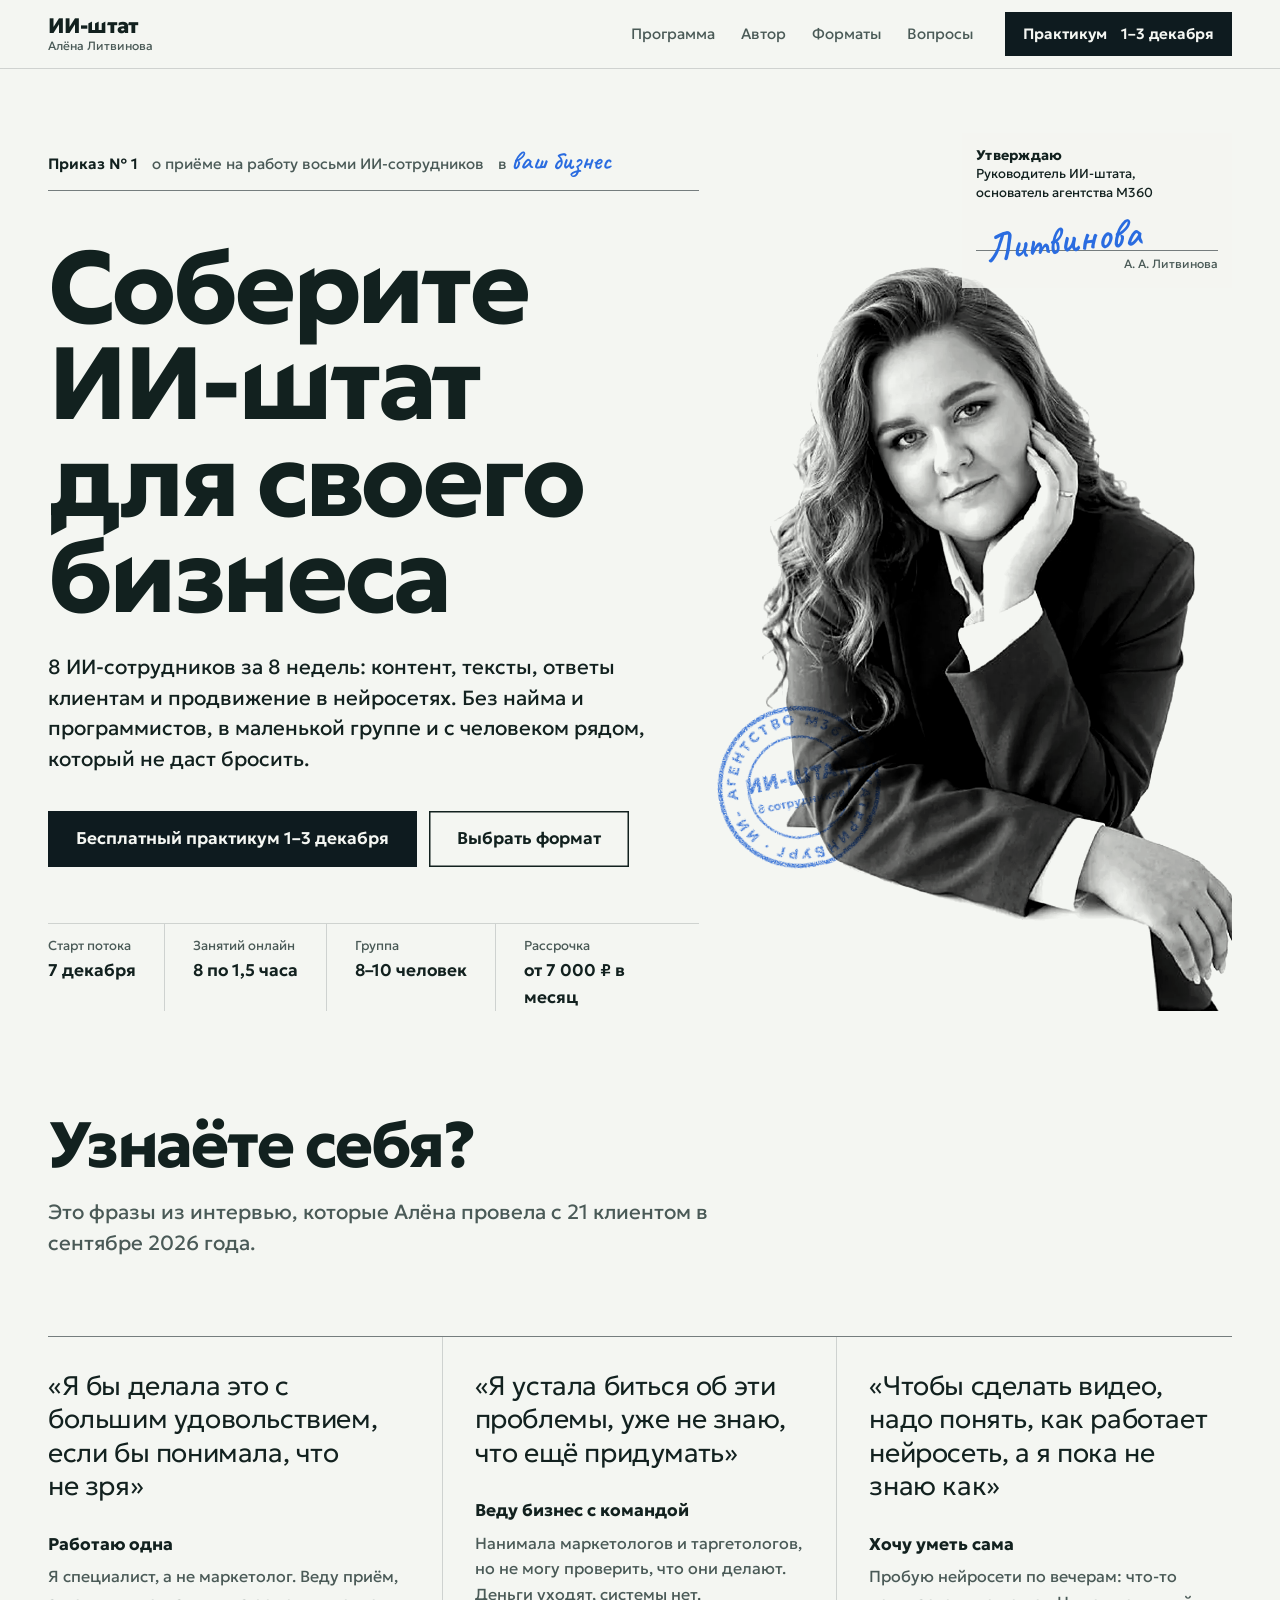
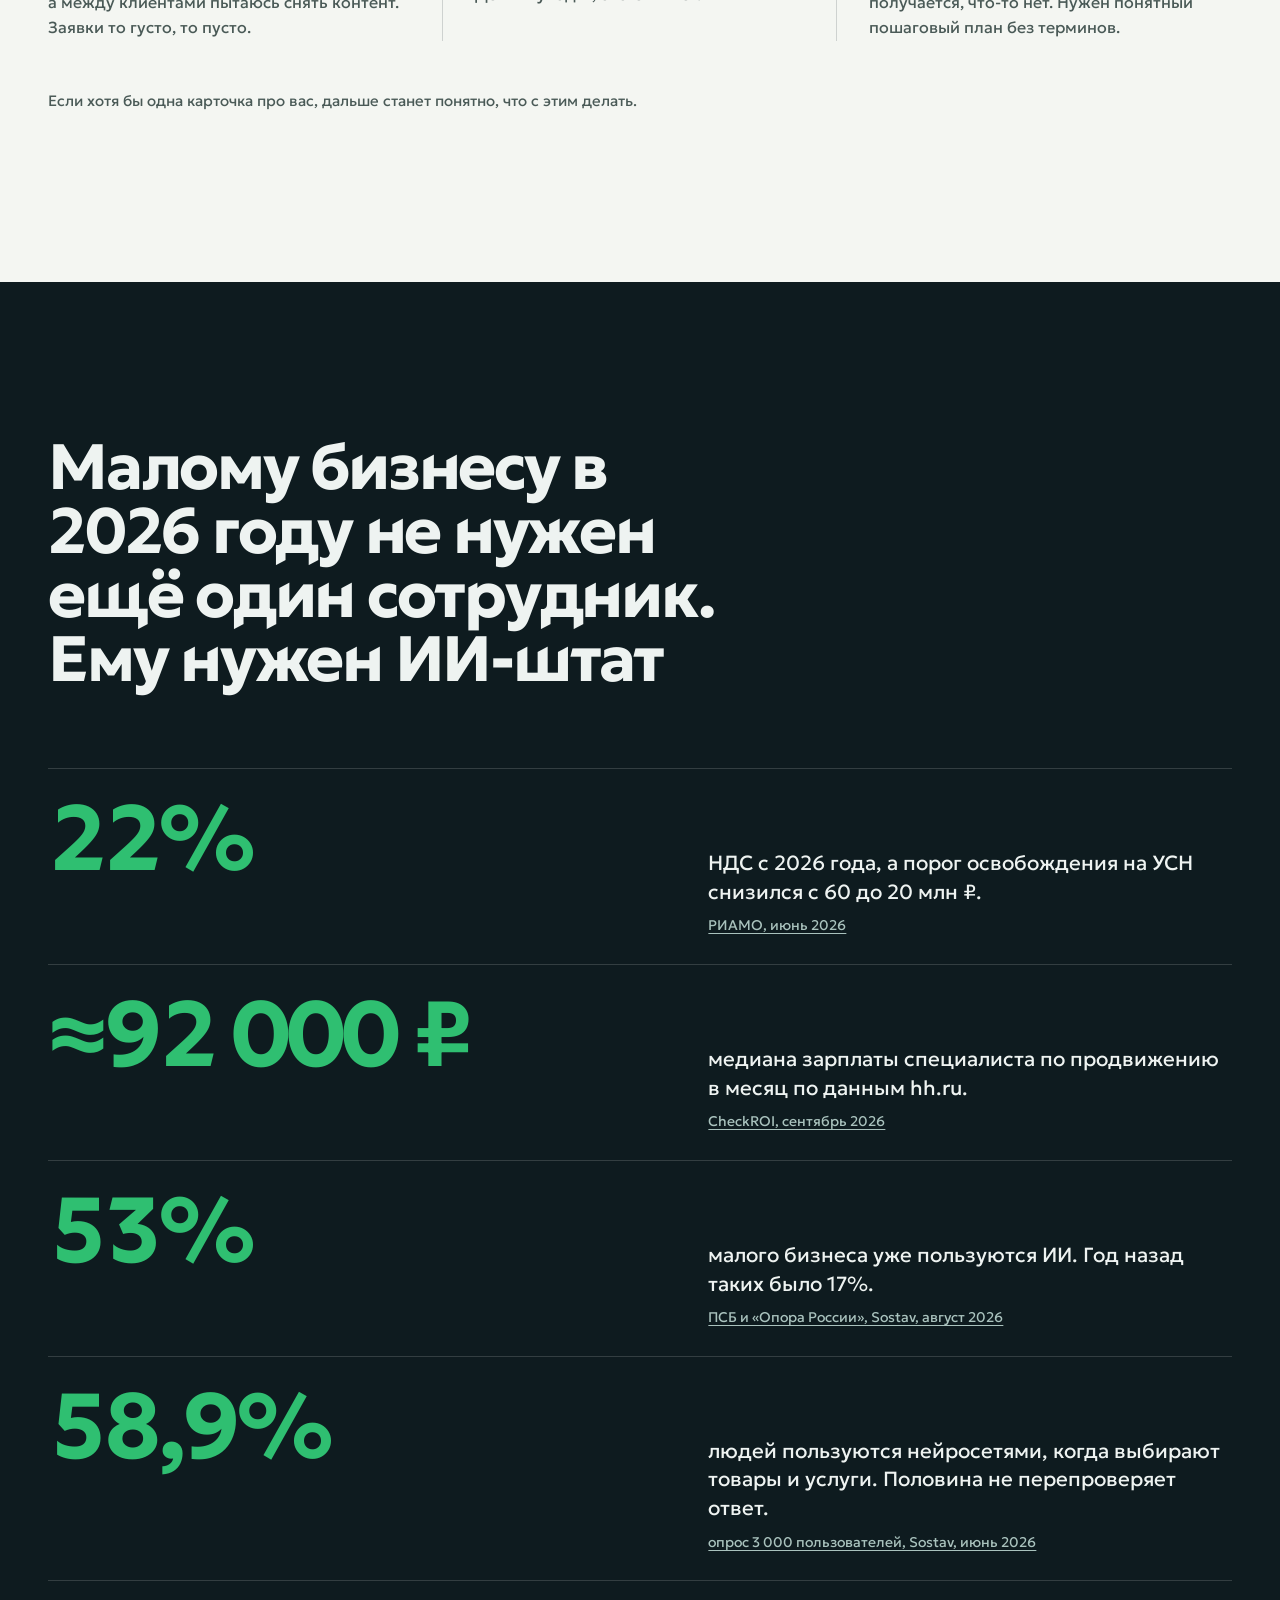
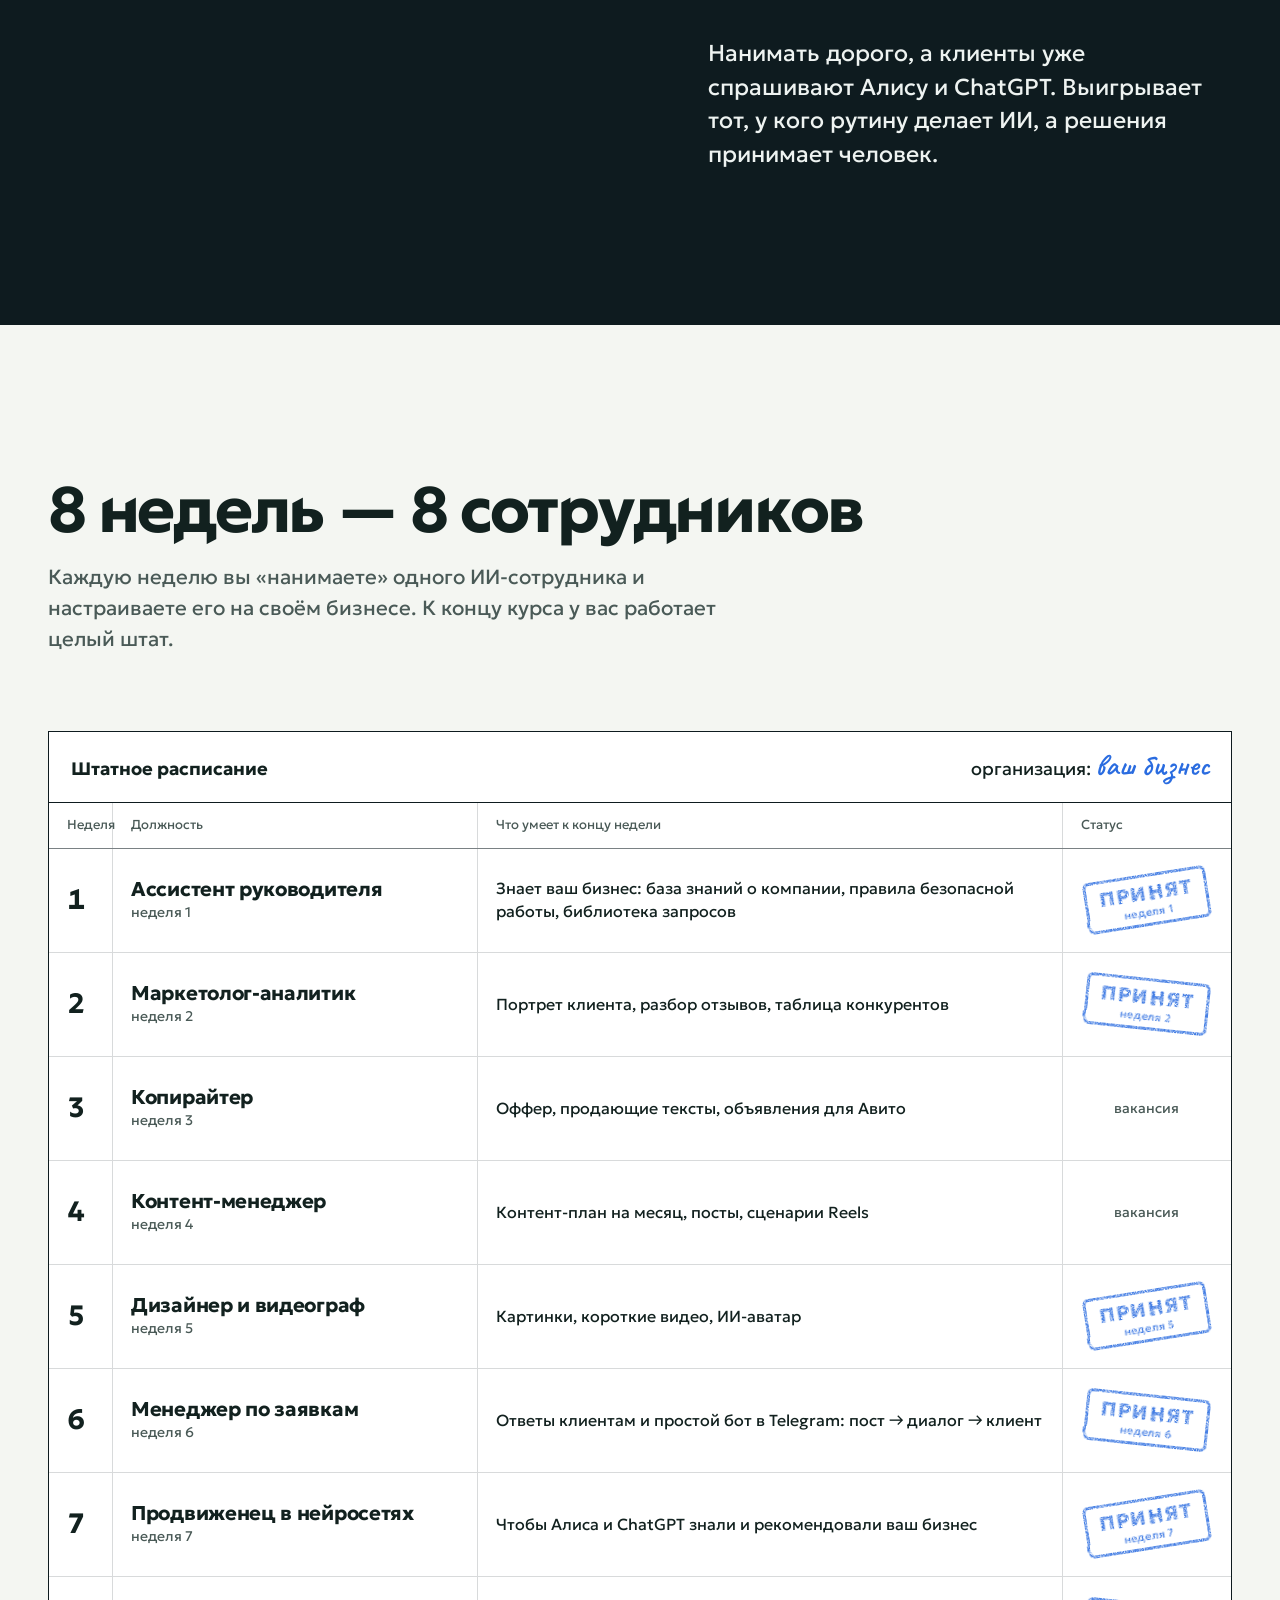
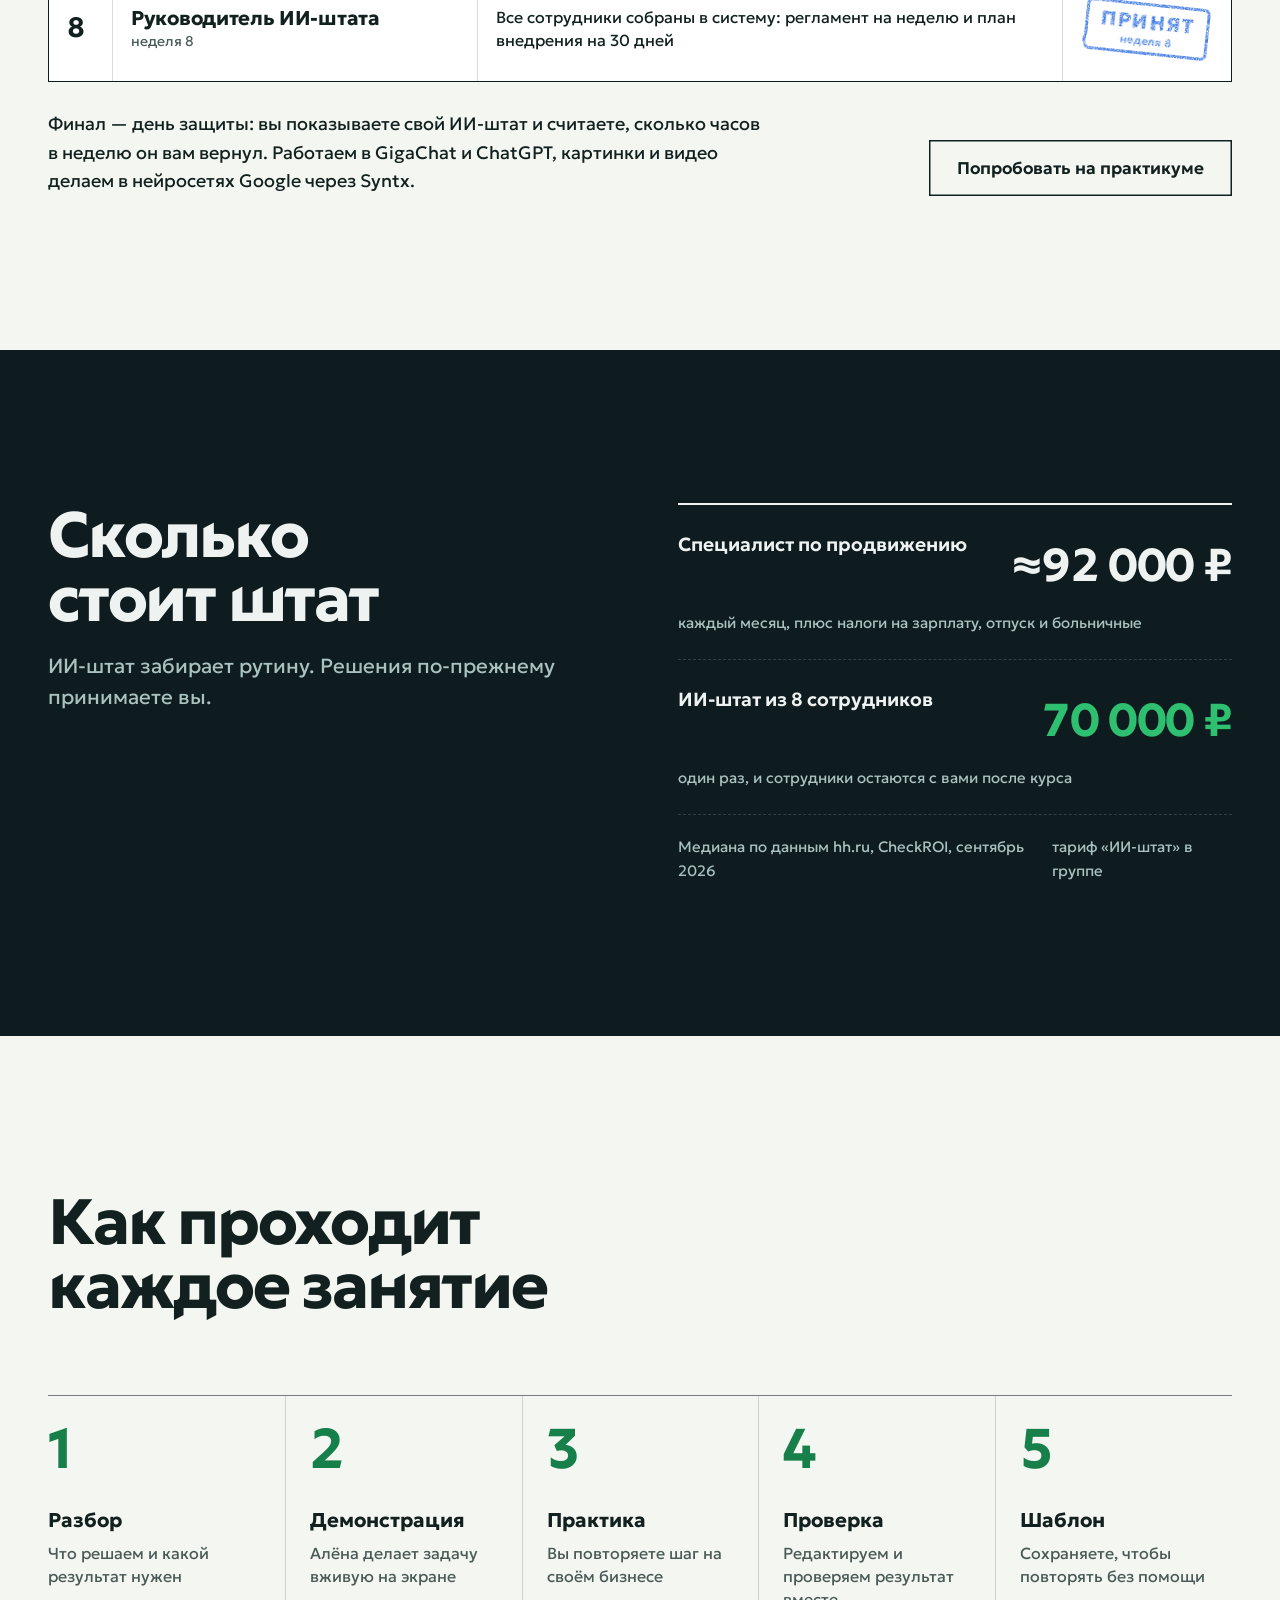
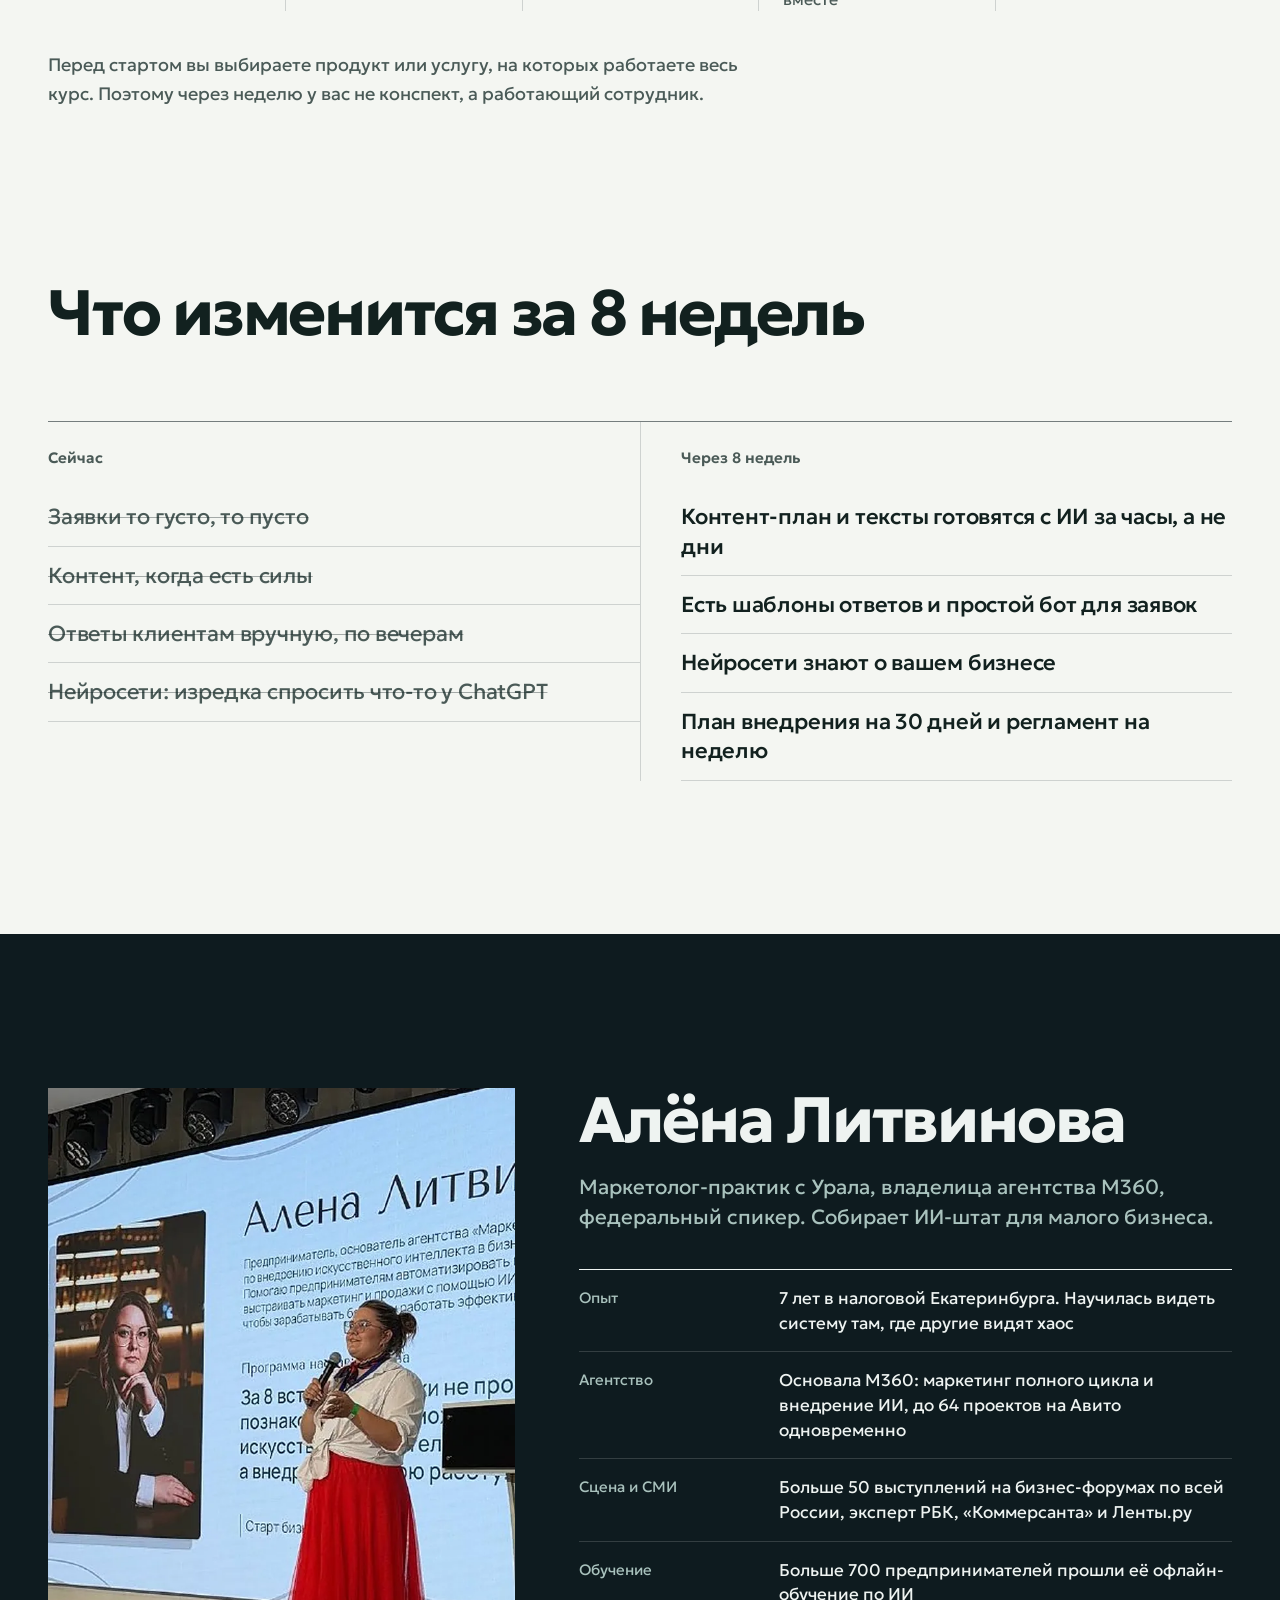
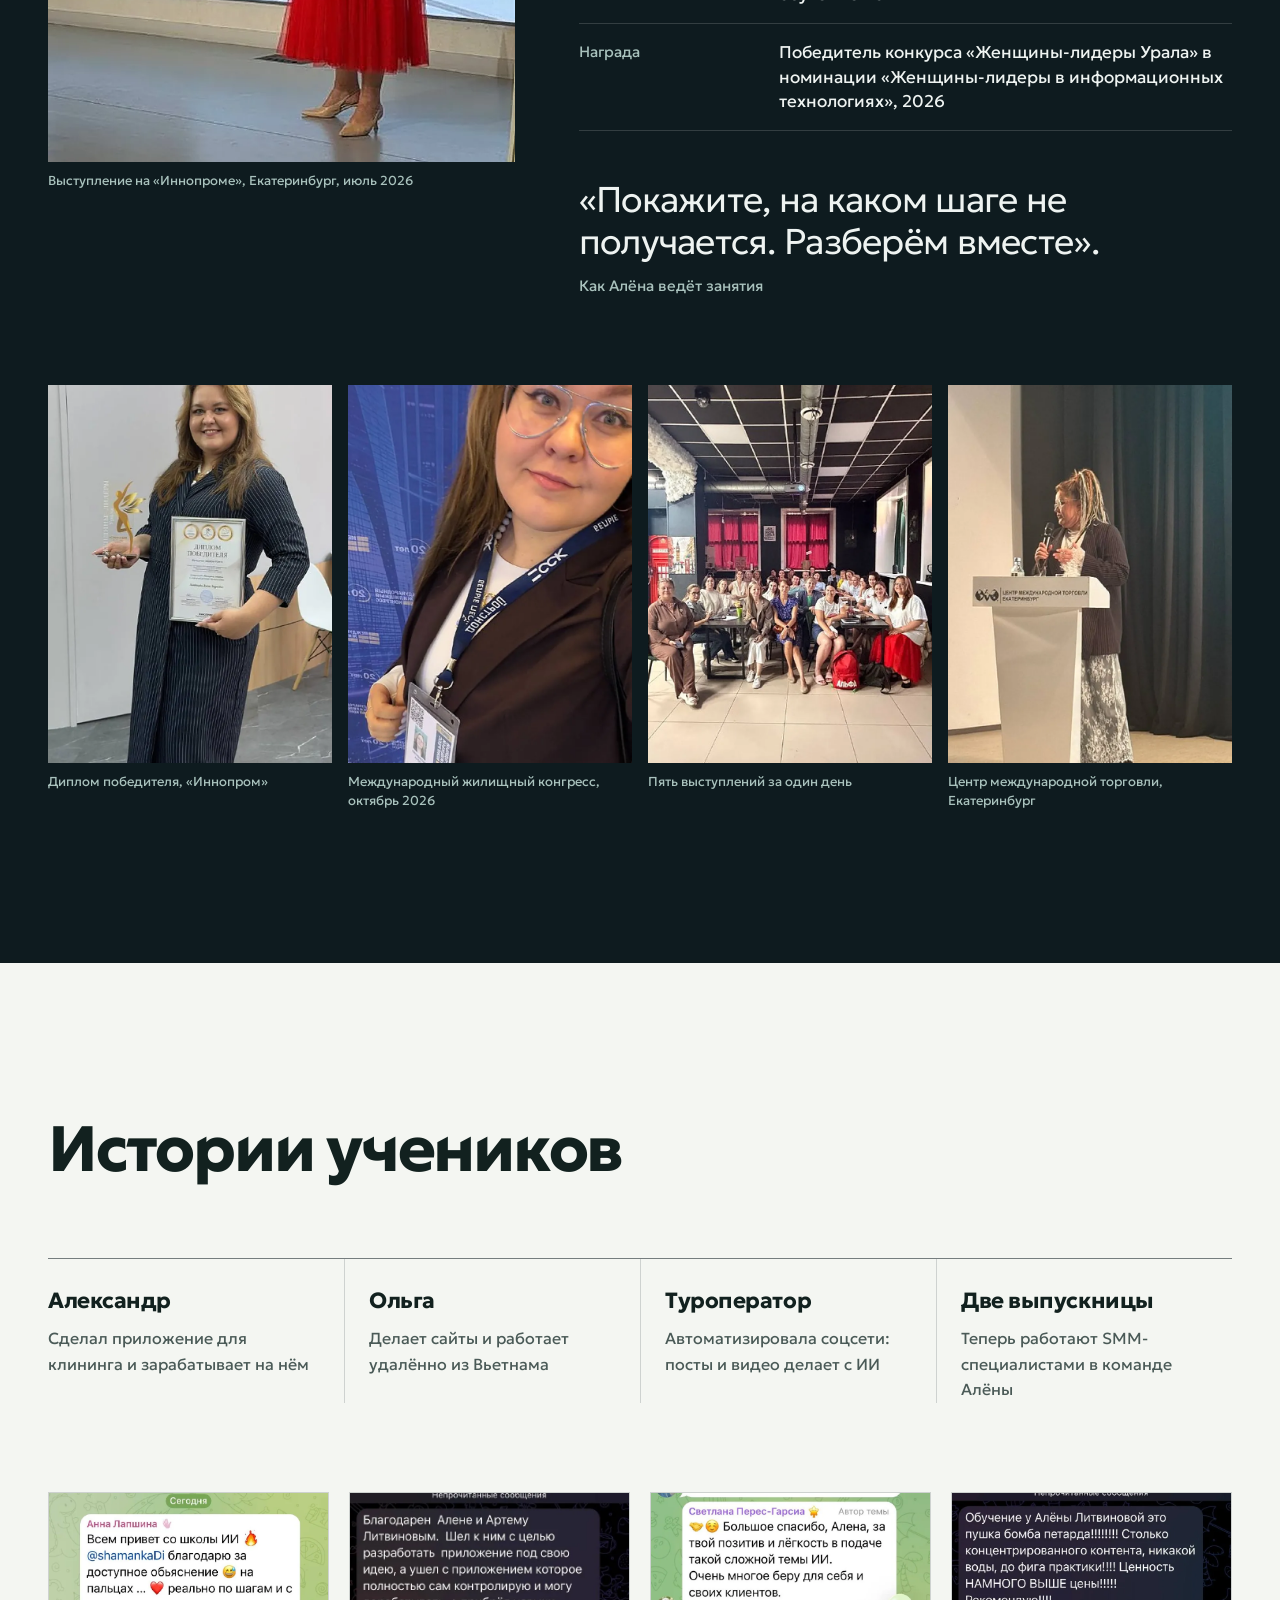
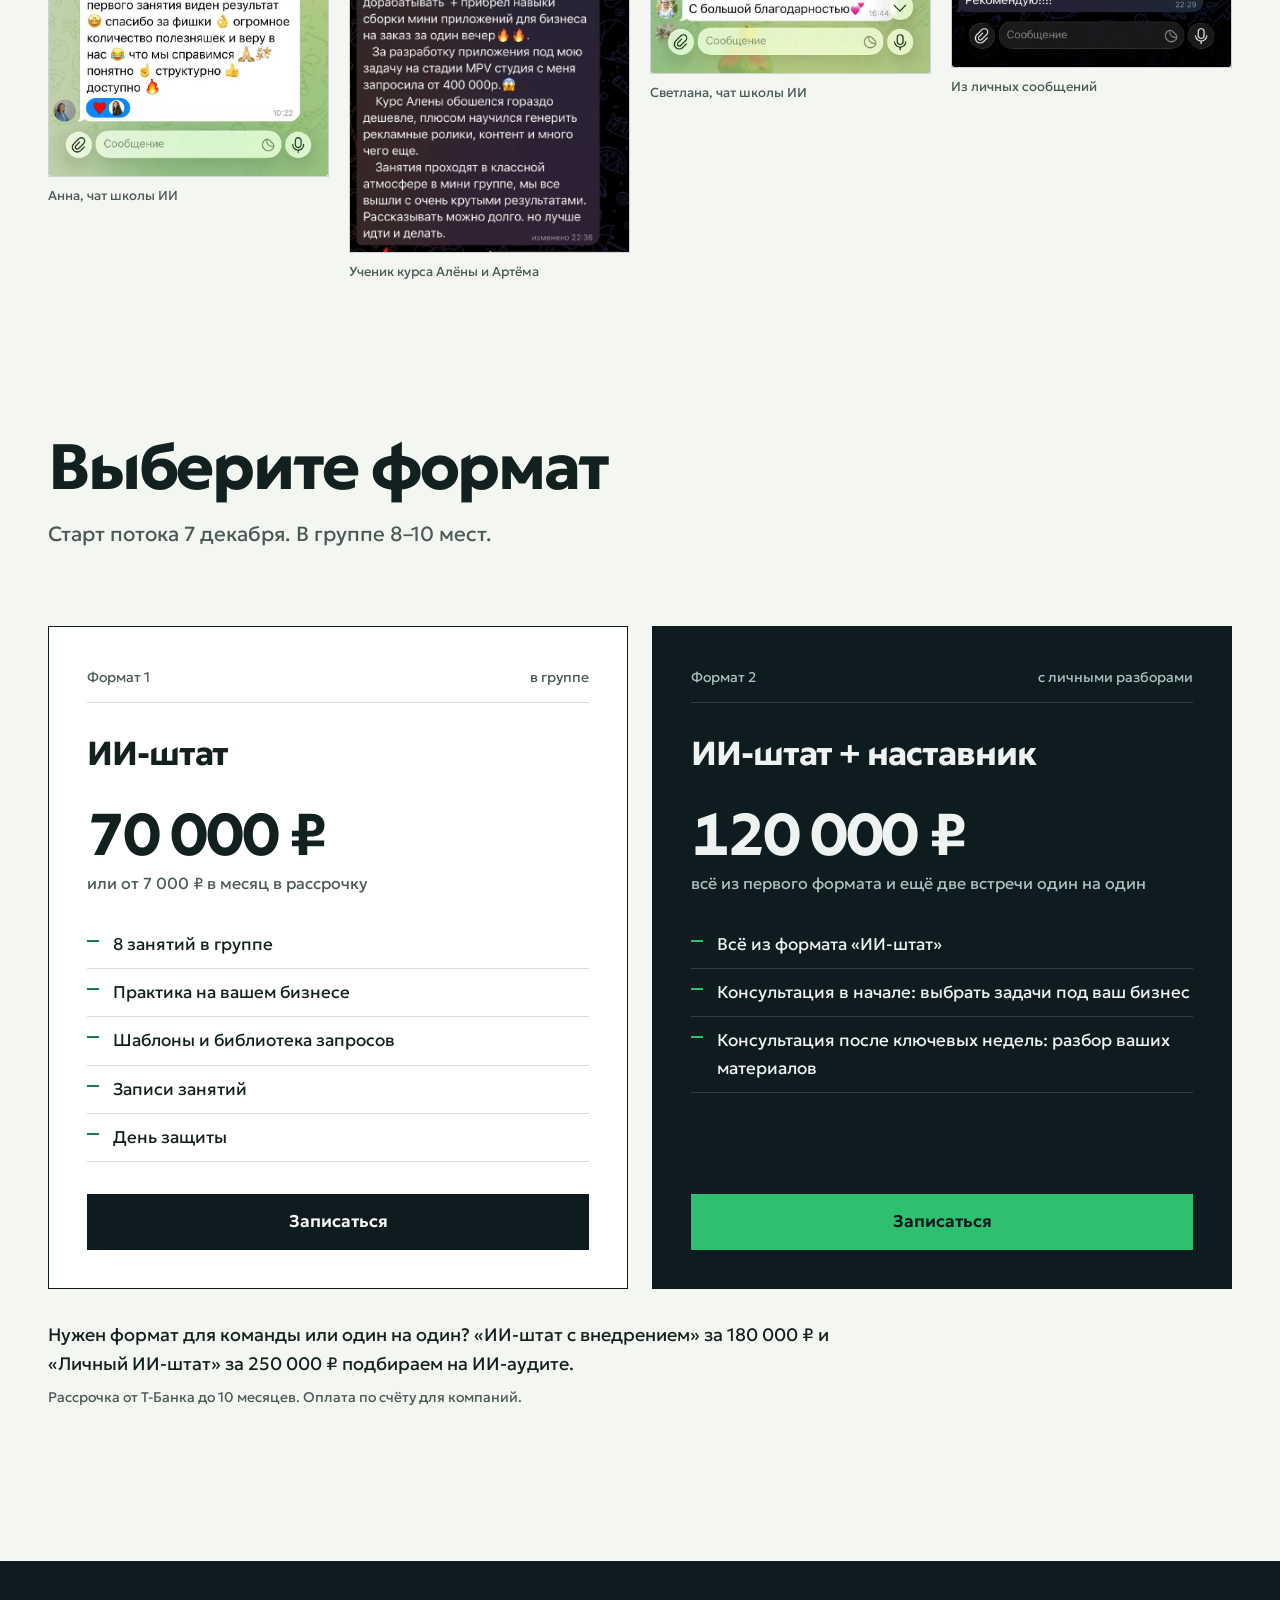
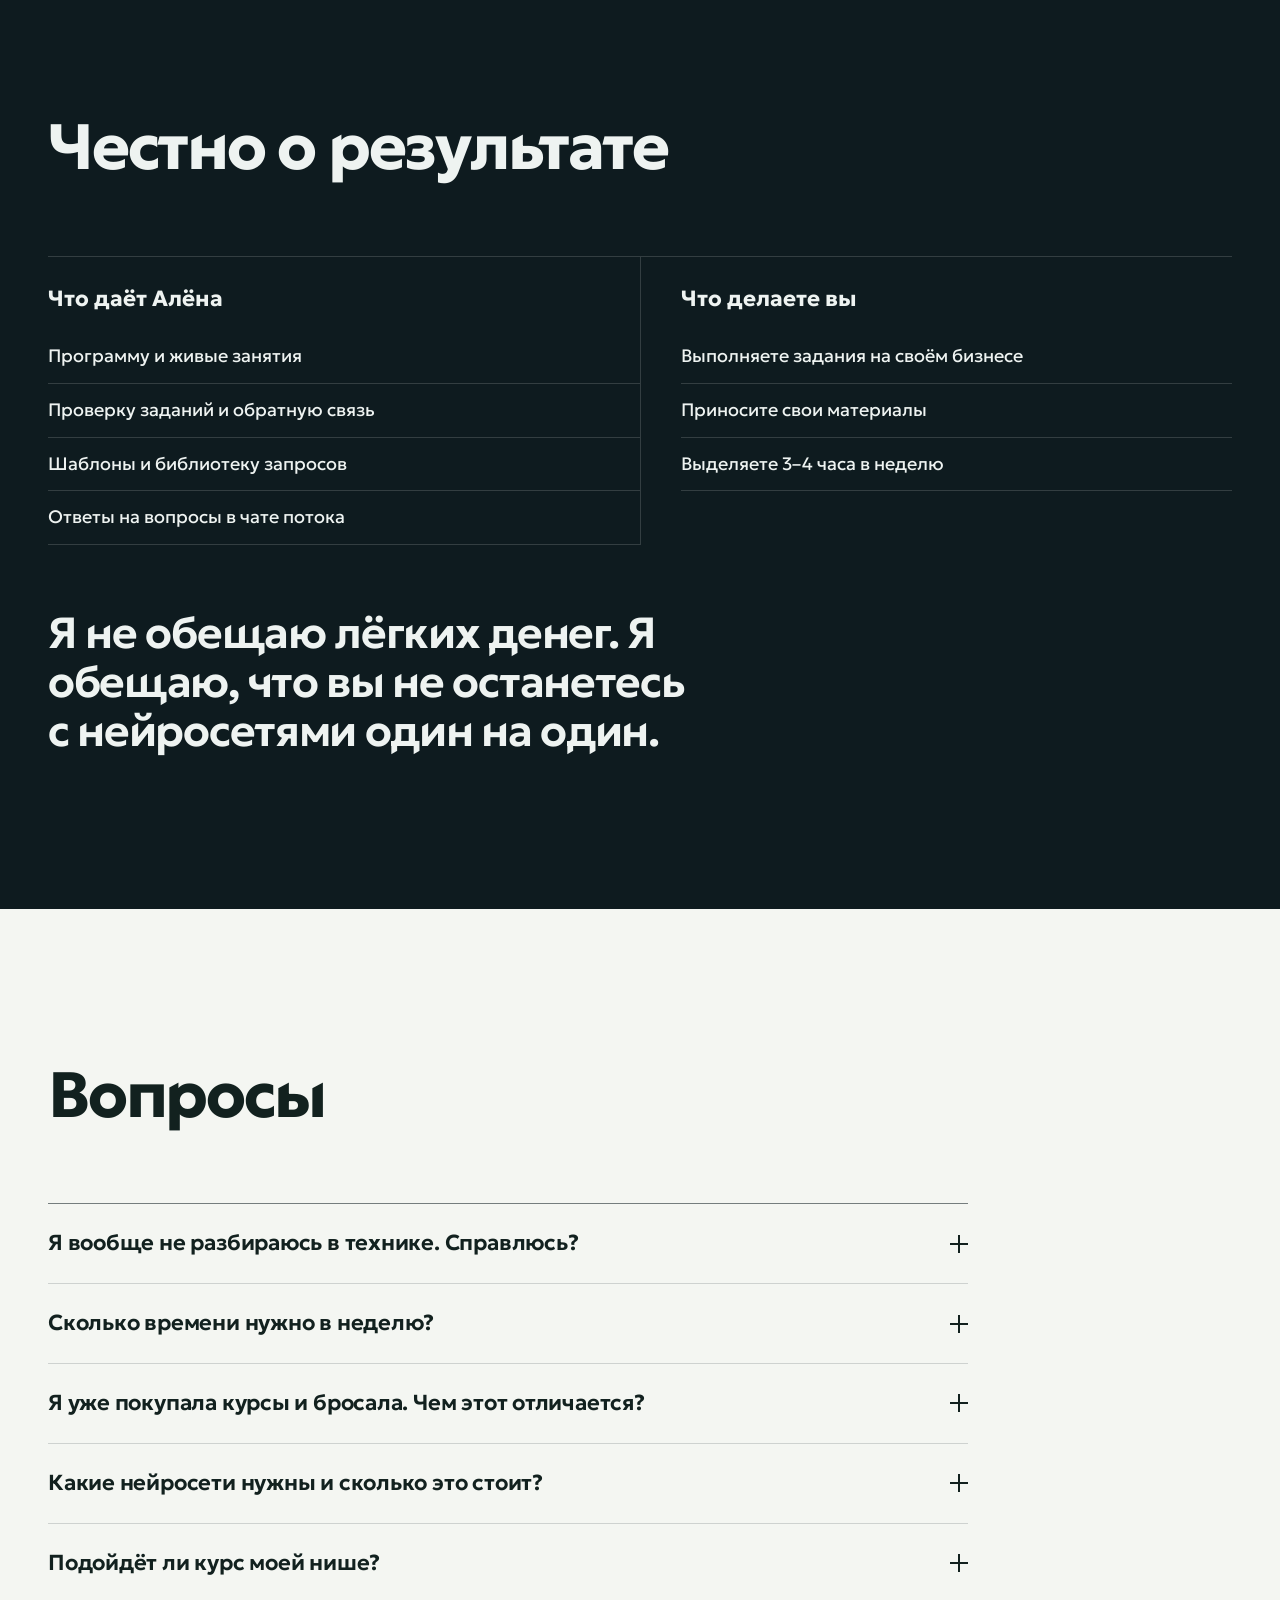
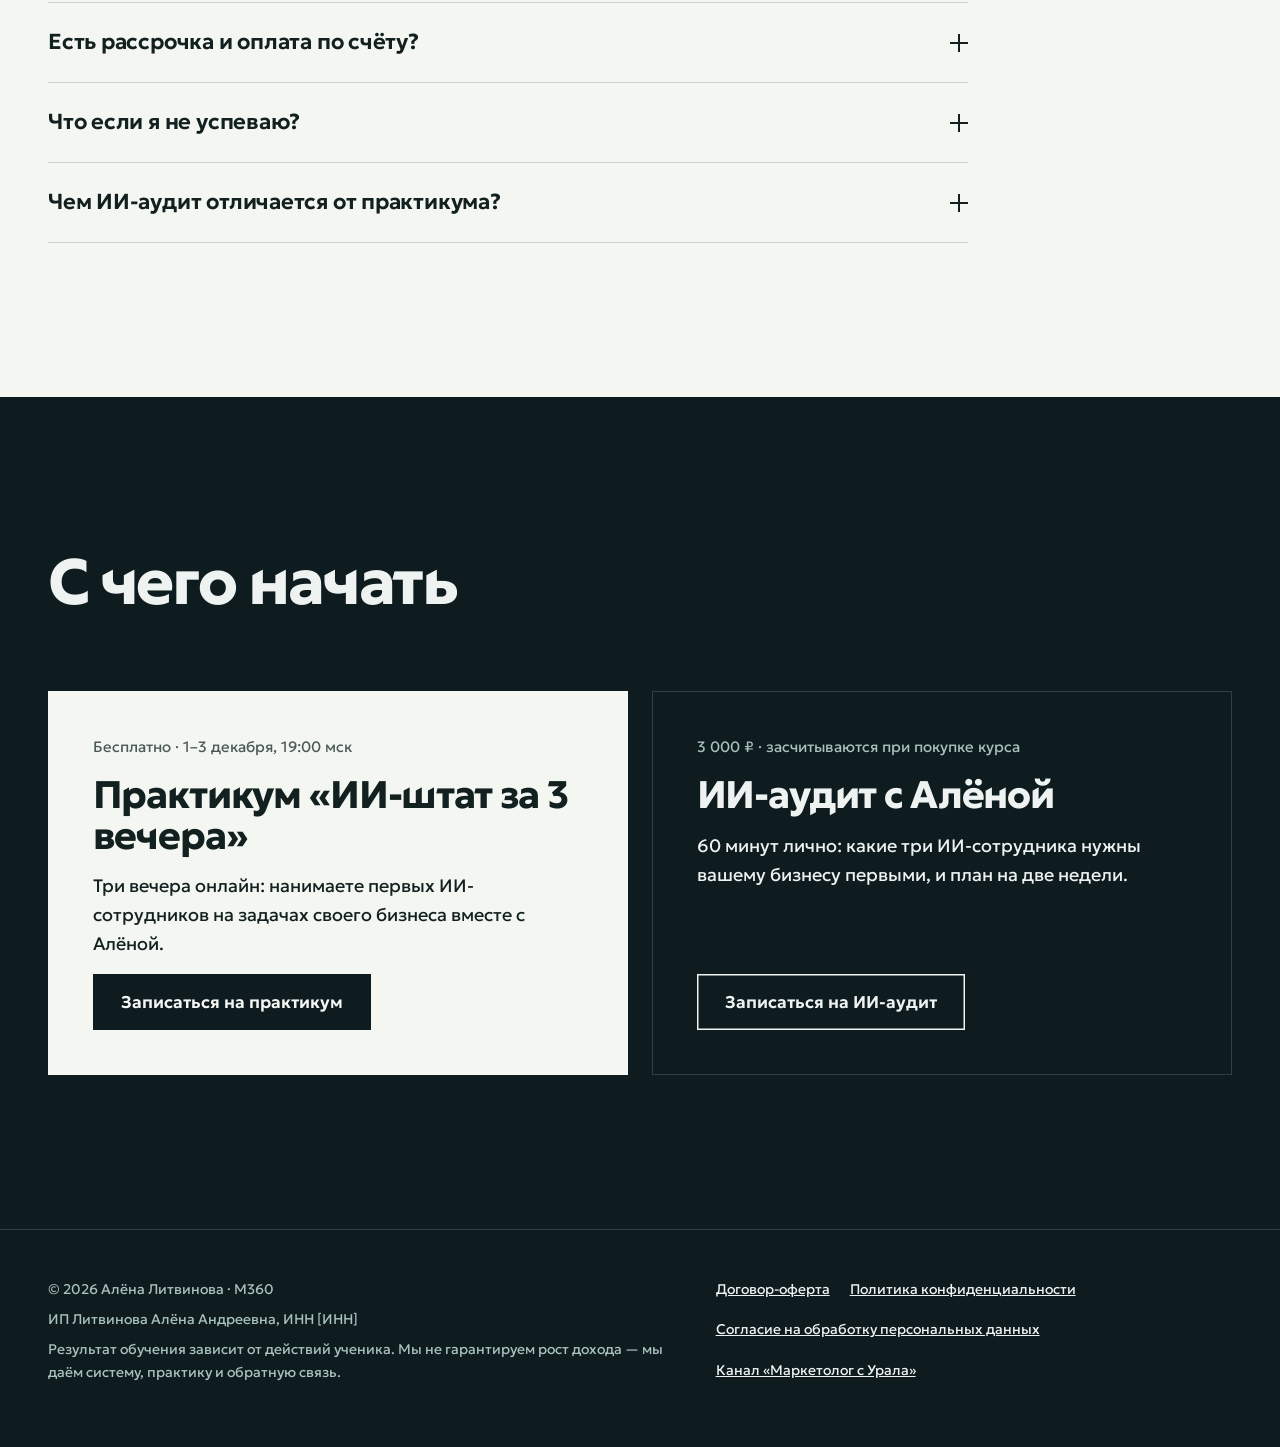
==== commit 76194641: "Ответы Алёны 04.11: цифры автора, рассрочка Т-Банк, нейросети, ИП Co-Authored-By: Claude Opus 5.5 <n" ====
--- a/index.html
+++ b/index.html
@@ -185,7 +185,7 @@
     </div>
 
     <div class="sheet__foot">
-      <p>Финал — день защиты: вы показываете свой ИИ-штат и считаете, сколько часов в неделю он вам вернул. Работаем с нейросетями, доступными в России (Алиса, GigaChat), и с зарубежными.</p>
+      <p>Финал — день защиты: вы показываете свой ИИ-штат и считаете, сколько часов в неделю он вам вернул. Работаем в GigaChat и ChatGPT, картинки и видео делаем в нейросетях Google через Syntx.</p>
       <a class="btn btn--line" href="practicum.html" data-goal="click_practicum">Попробовать на практикуме</a>
     </div>
   </div>
@@ -274,13 +274,12 @@
       </div>
       <div>
         <h2 class="h2" id="h-about">Алёна Литвинова</h2>
-        <p class="lead muted" style="margin-top:20px">Маркетолог-практик с Урала, основатель агентства М360. Собирает ИИ-штат для малого бизнеса.</p>
-        <!-- [ПРОВЕРИТЬ ЦИФРЫ С АЛЁНОЙ] -->
+        <p class="lead muted" style="margin-top:20px">Маркетолог-практик с Урала, владелица агентства М360, федеральный спикер. Собирает ИИ-штат для малого бизнеса.</p>
         <dl class="card-t2">
           <div><dt>Опыт</dt><dd>7 лет в налоговой Екатеринбурга. Научилась видеть систему там, где другие видят хаос</dd></div>
           <div><dt>Агентство</dt><dd>Основала М360: маркетинг полного цикла и внедрение ИИ, до 64 проектов на Авито одновременно</dd></div>
-          <div><dt>Сцена и СМИ</dt><dd>Больше 50 выступлений на бизнес-форумах, эксперт РБК, «Коммерсанта» и Ленты.ру</dd></div>
-          <div><dt>Обучение</dt><dd>Бесплатная программа по ИИ для 150 предпринимателей в бизнес-клубе</dd></div>
+          <div><dt>Сцена и СМИ</dt><dd>Больше 50 выступлений на бизнес-форумах по всей России, эксперт РБК, «Коммерсанта» и Ленты.ру</dd></div>
+          <div><dt>Обучение</dt><dd>Больше 700 предпринимателей прошли её офлайн-обучение по ИИ</dd></div>
           <div><dt>Награда</dt><dd>Победитель конкурса «Женщины-лидеры Урала» в номинации «Женщины-лидеры в информационных технологиях», 2026</dd></div>
         </dl>
         <blockquote>
@@ -299,7 +298,7 @@
 </section>
 
 <!-- 8. Истории учеников -->
-<!-- [ПУБЛИКОВАТЬ ТОЛЬКО С СОГЛАСИЯ УЧЕНИКОВ] -->
+<!-- Согласия учеников подтверждены Алёной 04.11.2026 -->
 <section class="s s--paper" aria-labelledby="h-stories">
   <div class="wrap">
     <div class="s__head">
@@ -364,8 +363,7 @@
     </div>
     <div class="deals-note">
       <p>Нужен формат для команды или один на один? «ИИ-штат с внедрением» за 180 000 ₽ и «Личный ИИ-штат» за 250 000 ₽ подбираем на ИИ-аудите.</p>
-      <!-- [сервис рассрочки] -->
-      <p class="small muted">Рассрочка до 10 месяцев. Оплата по счёту для компаний.</p>
+      <p class="small muted">Рассрочка от Т-Банка до 10 месяцев. Оплата по счёту для компаний.</p>
     </div>
   </div>
 </section>
@@ -409,10 +407,9 @@
       <details><summary>Я вообще не разбираюсь в технике. Справлюсь?</summary><p>Да. Курс рассчитан на тех, кто начинает с нуля. Всё показываем на экране, шаг за шагом и без терминов. Если что-то не получается, разбираем на вашем примере.</p></details>
       <details><summary>Сколько времени нужно в неделю?</summary><p>Одно занятие на полтора часа плюс практика на вашем бизнесе. Ориентир — 3–4 часа в неделю.</p></details>
       <details><summary>Я уже покупала курсы и бросала. Чем этот отличается?</summary><p>Маленькая группа, проверка заданий и контрольная точка каждую неделю. Каждую неделю у вас появляется готовый ИИ-сотрудник, поэтому результат виден сразу, а не в конце.</p></details>
-      <!-- [Уточнить у Алёны, обязательны ли платные подписки] -->
-      <details><summary>Нужен ли VPN и платные нейросети?</summary><p>Показываем работу и с нейросетями, доступными в России (Алиса, GigaChat), и с зарубежными. Что выбрать под ваши задачи, разбираем на первом занятии.</p></details>
+      <details><summary>Какие нейросети нужны и сколько это стоит?</summary><p>Работаем в GigaChat и ChatGPT. GigaChat первые две недели бесплатный. Для ChatGPT лучше взять платную подписку, около 2 500 ₽ в месяц. Как подключить, Алёна покажет на первом занятии.</p></details>
       <details><summary>Подойдёт ли курс моей нише?</summary><p>Да, если вы продаёте услуги или товары и сами ведёте маркетинг: красота, здоровье, недвижимость, психология, консалтинг, обучение. Если сомневаетесь, запишитесь на ИИ-аудит.</p></details>
-      <details><summary>Есть рассрочка и оплата по счёту?</summary><p>Да: рассрочка до 10 месяцев и оплата по счёту для компаний.</p></details>
+      <details><summary>Есть рассрочка и оплата по счёту?</summary><p>Да: рассрочка от Т-Банка до 10 месяцев и оплата по счёту для компаний.</p></details>
       <!-- [срок доступа к записям] -->
       <details><summary>Что если я не успеваю?</summary><p>Записи занятий остаются у вас, а задания можно сдать позже в рамках потока.</p></details>
       <details><summary>Чем ИИ-аудит отличается от практикума?</summary><p>Практикум бесплатный и для всех. ИИ-аудит — 60 минут лично с Алёной: разбираете свой бизнес и выбираете трёх ИИ-сотрудников, которые нужны первыми. 3 000 ₽ засчитываются при покупке курса.</p></details>
@@ -447,7 +444,7 @@
   <div class="wrap foot__in">
     <div>
       <p>© 2026 Алёна Литвинова · М360</p>
-      <p>[Форма регистрации: ИП / самозанятая] Литвинова Алёна Андреевна, ИНН [ИНН]</p>
+      <p>ИП Литвинова Алёна Андреевна, ИНН [ИНН]</p>
       <p>Результат обучения зависит от действий ученика. Мы не гарантируем рост дохода — мы даём систему, практику и обратную связь.</p>
     </div>
     <nav aria-label="Документы">
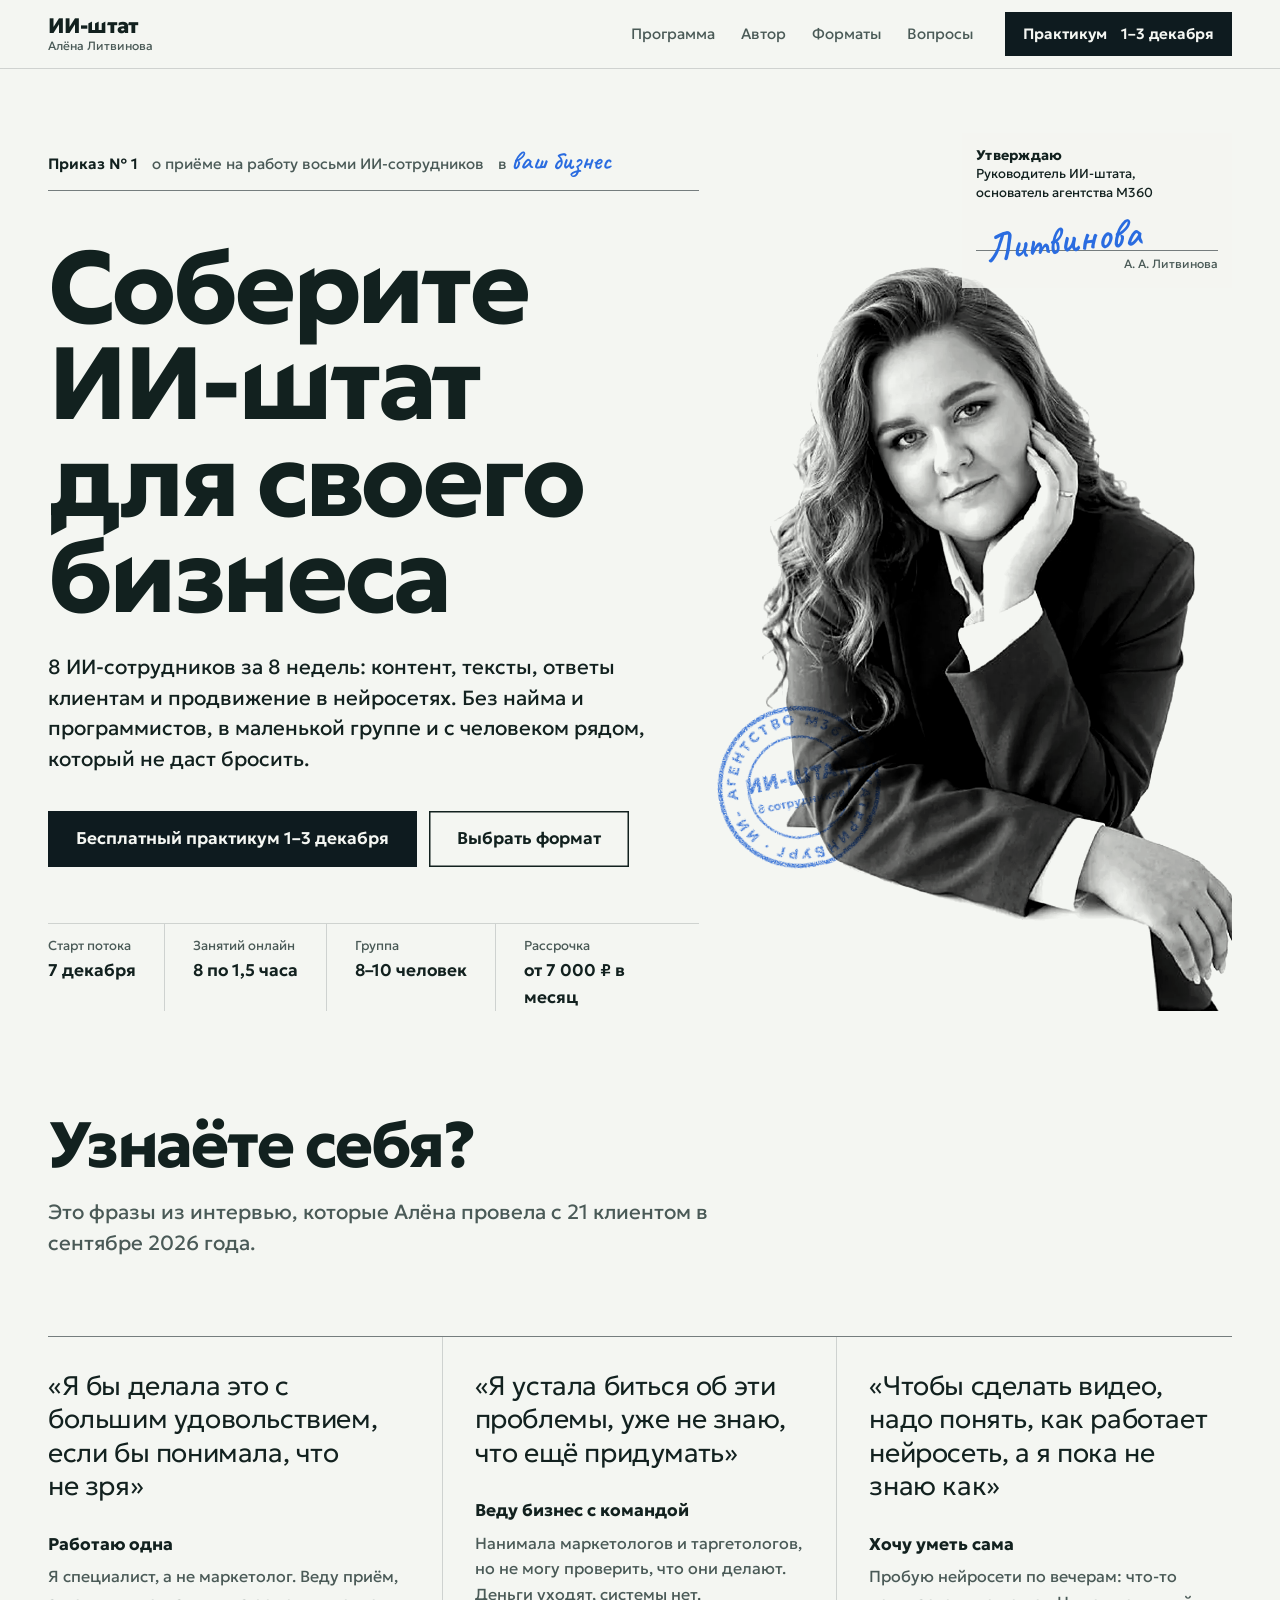
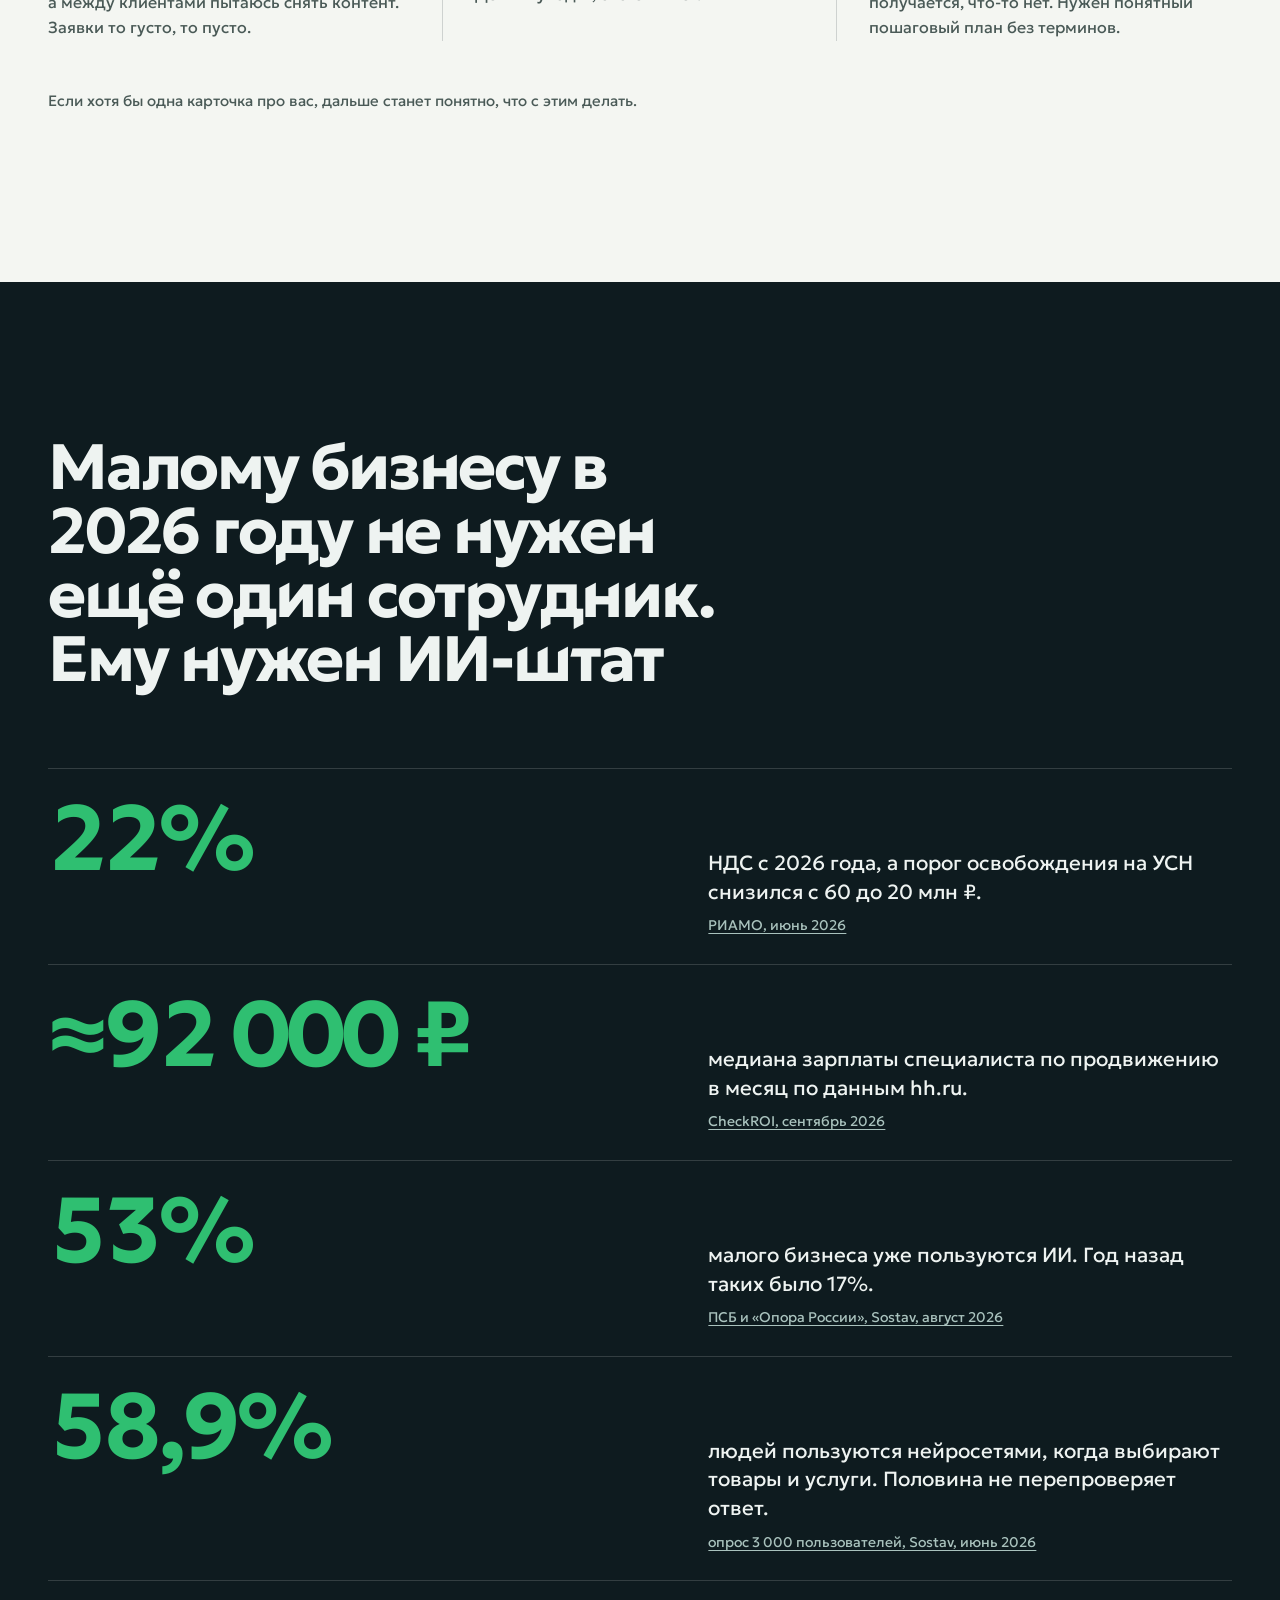
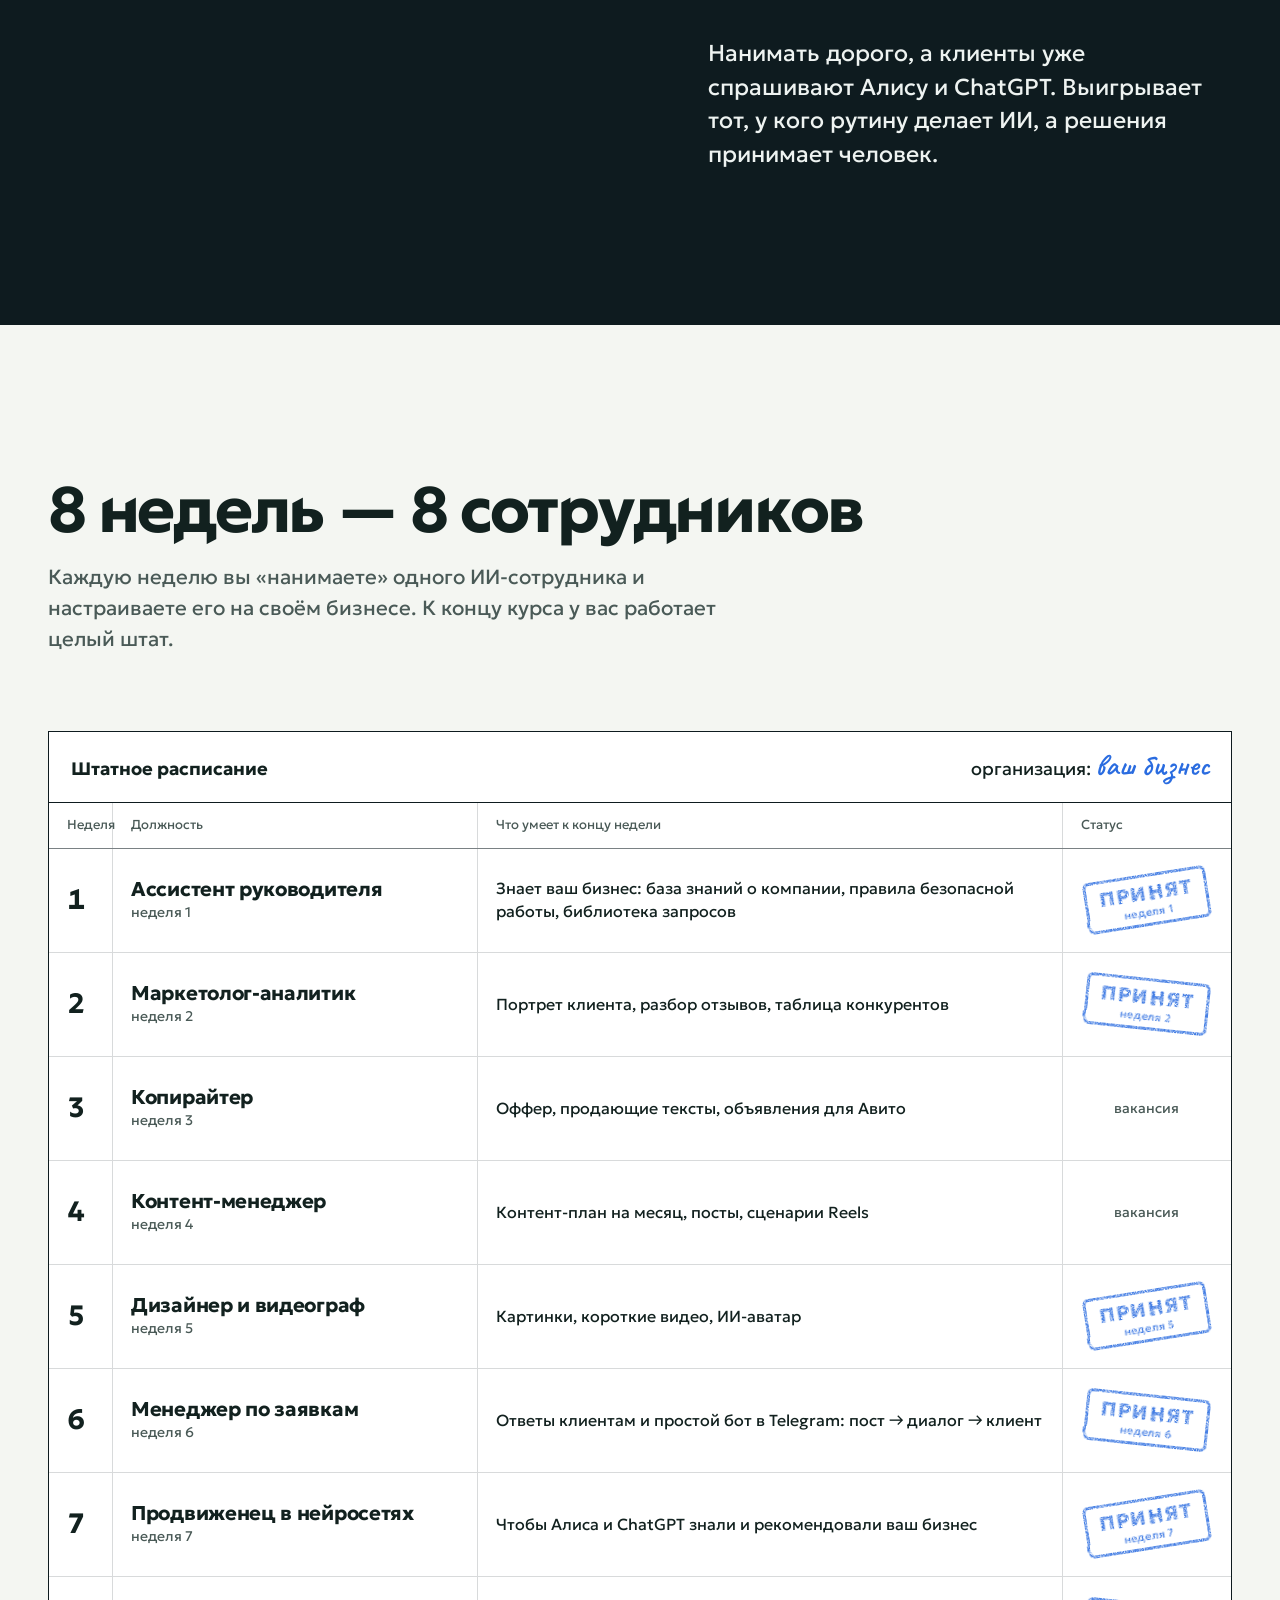
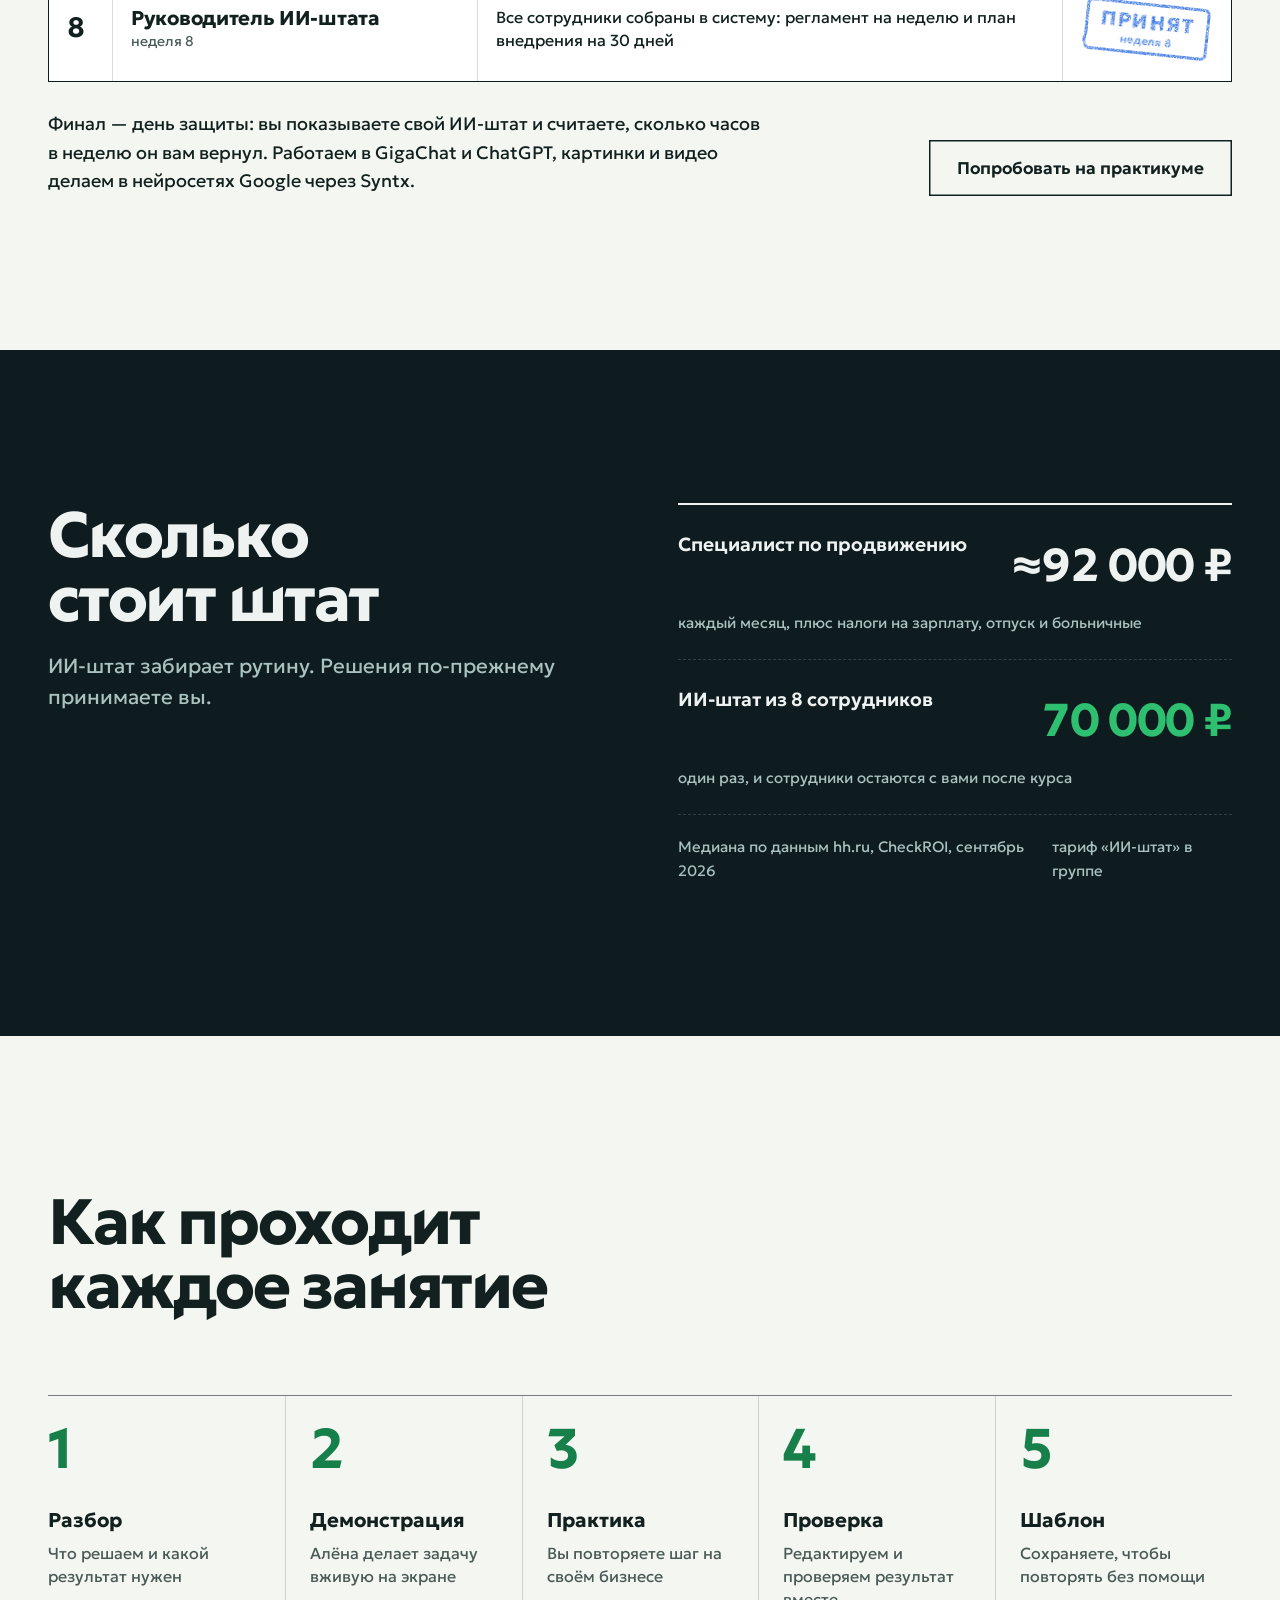
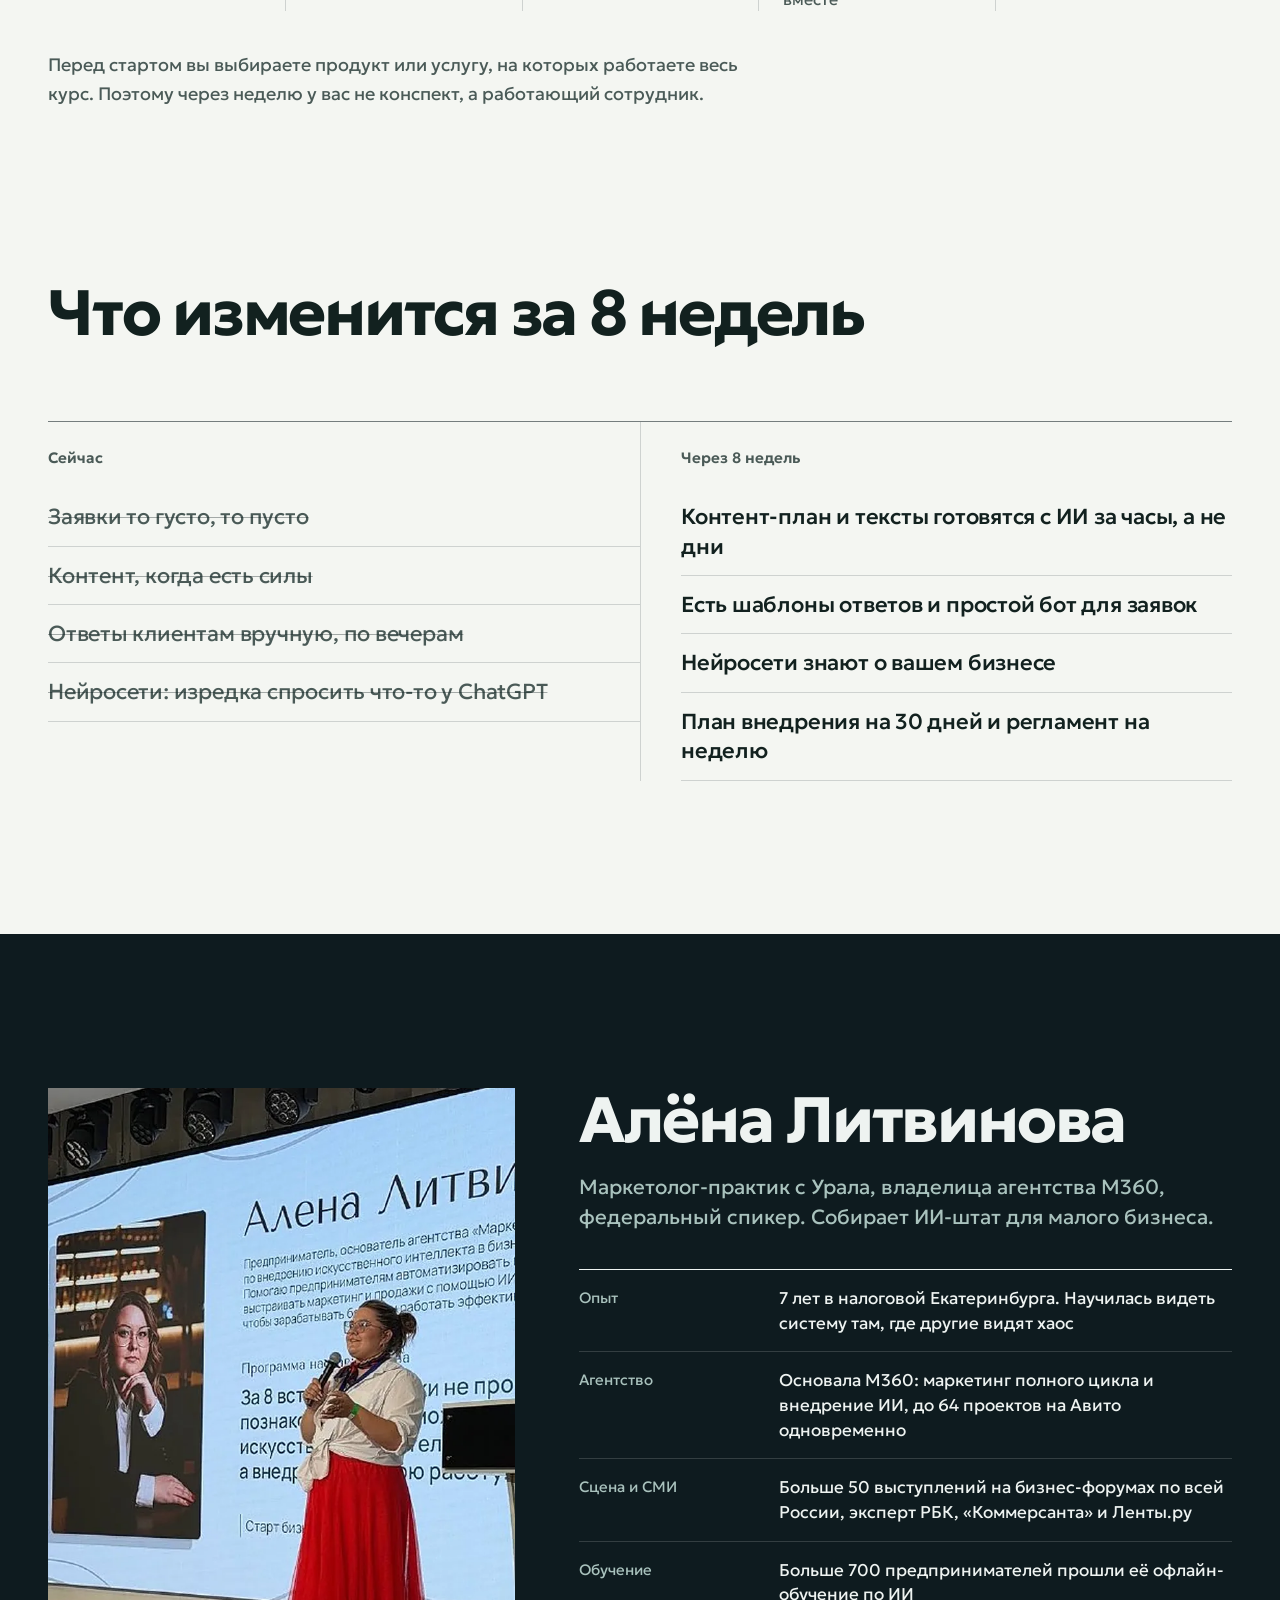
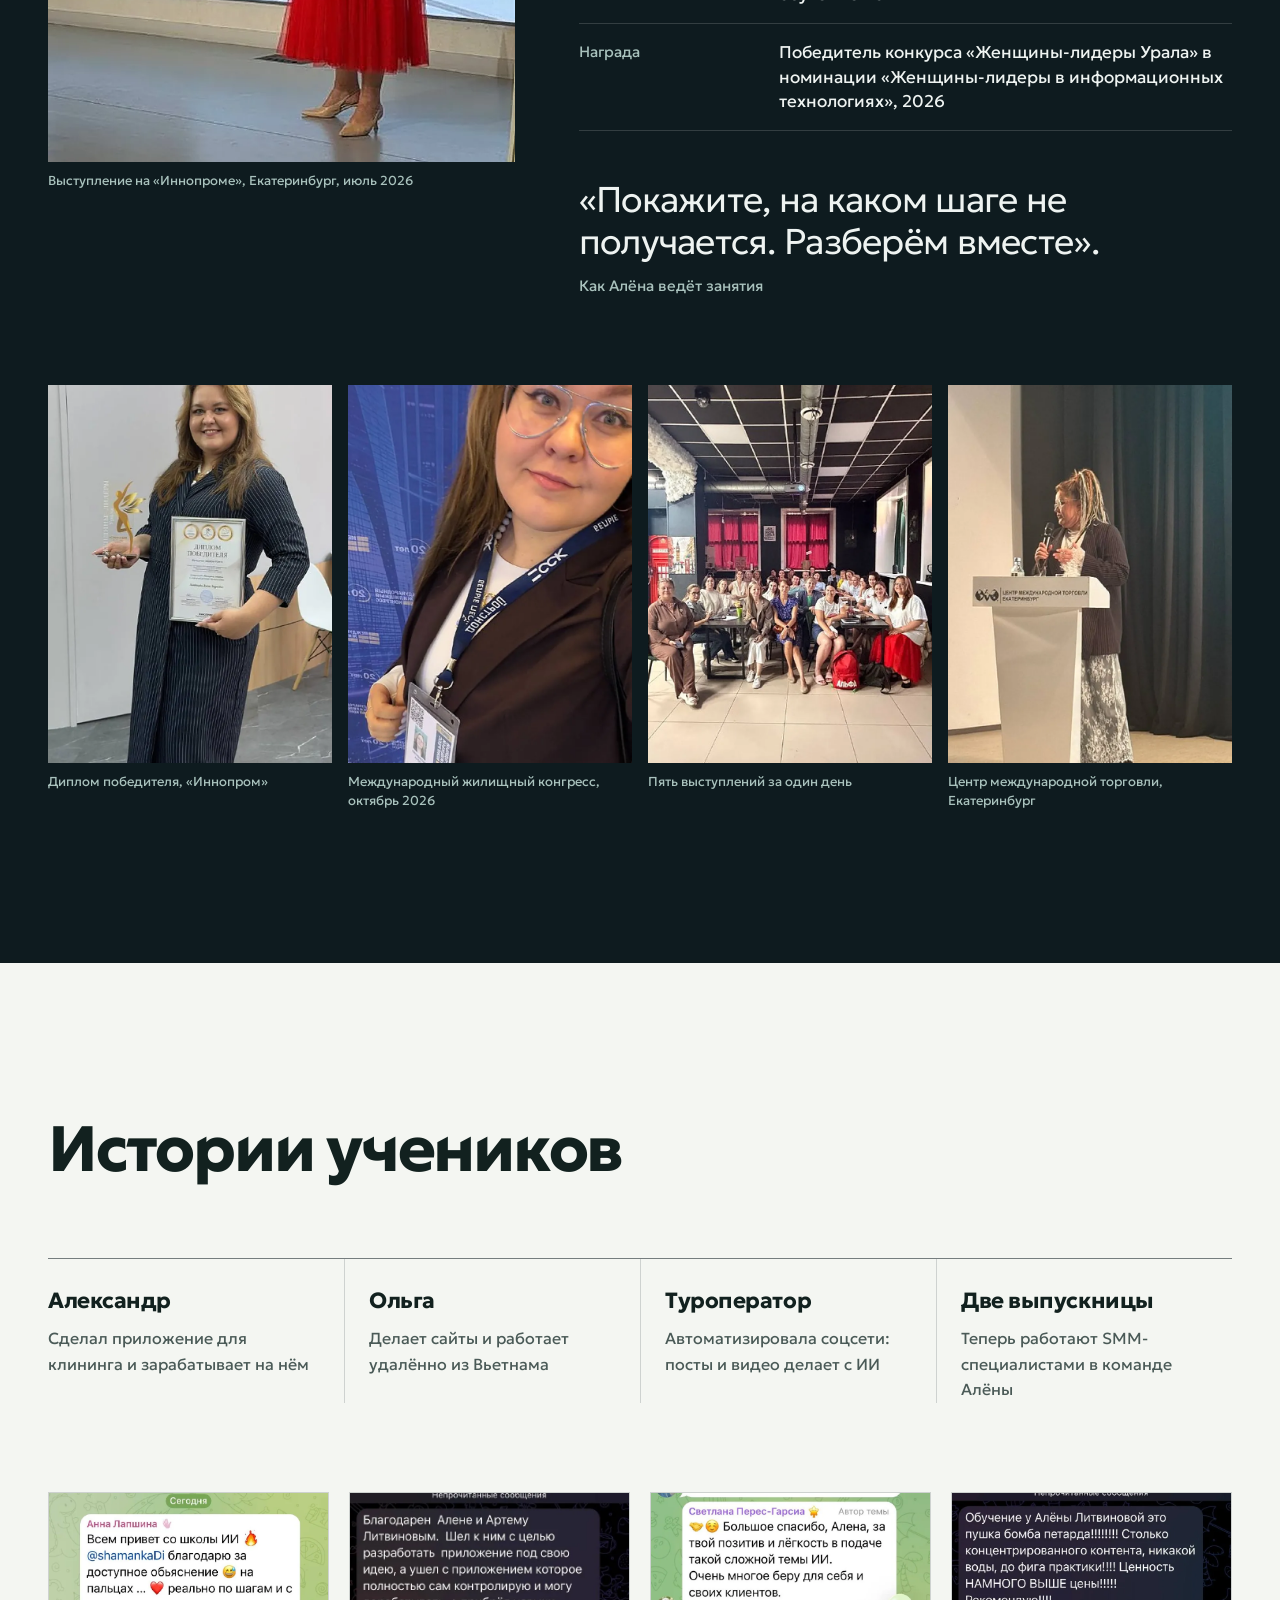
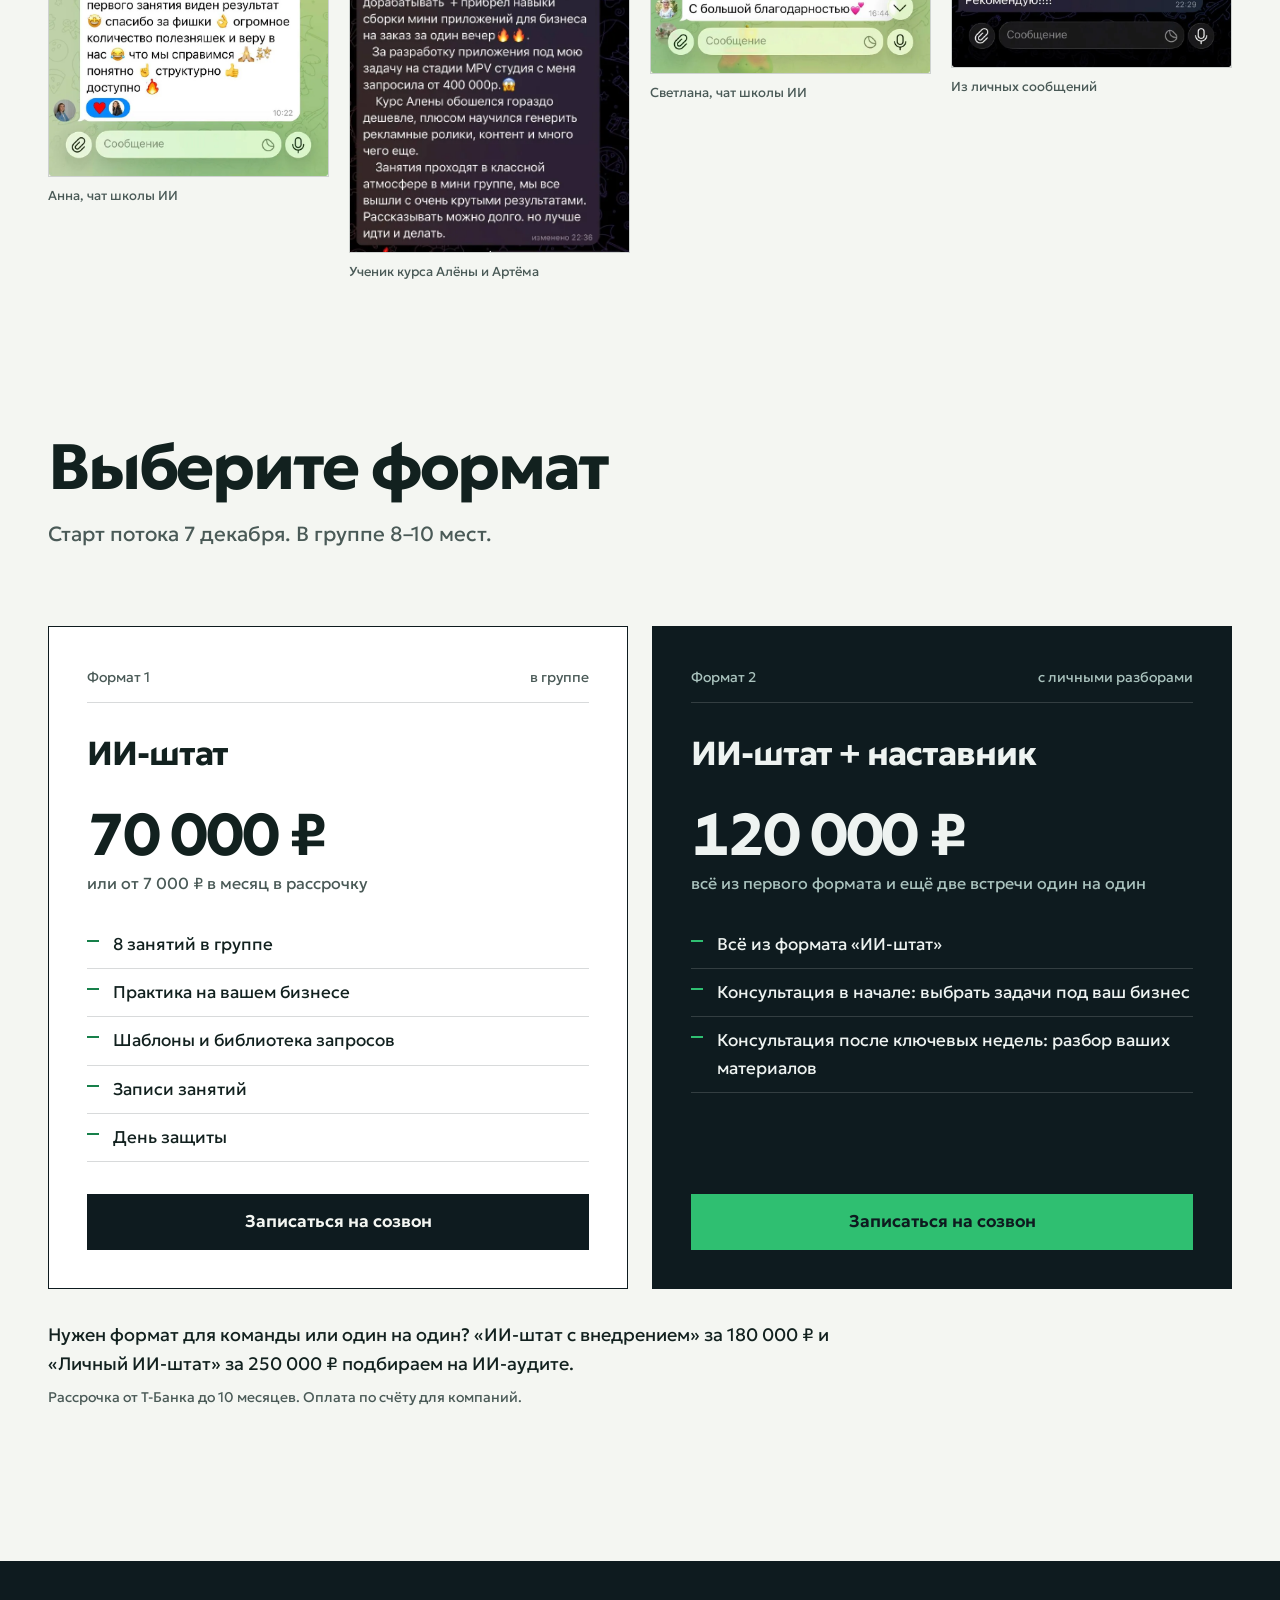
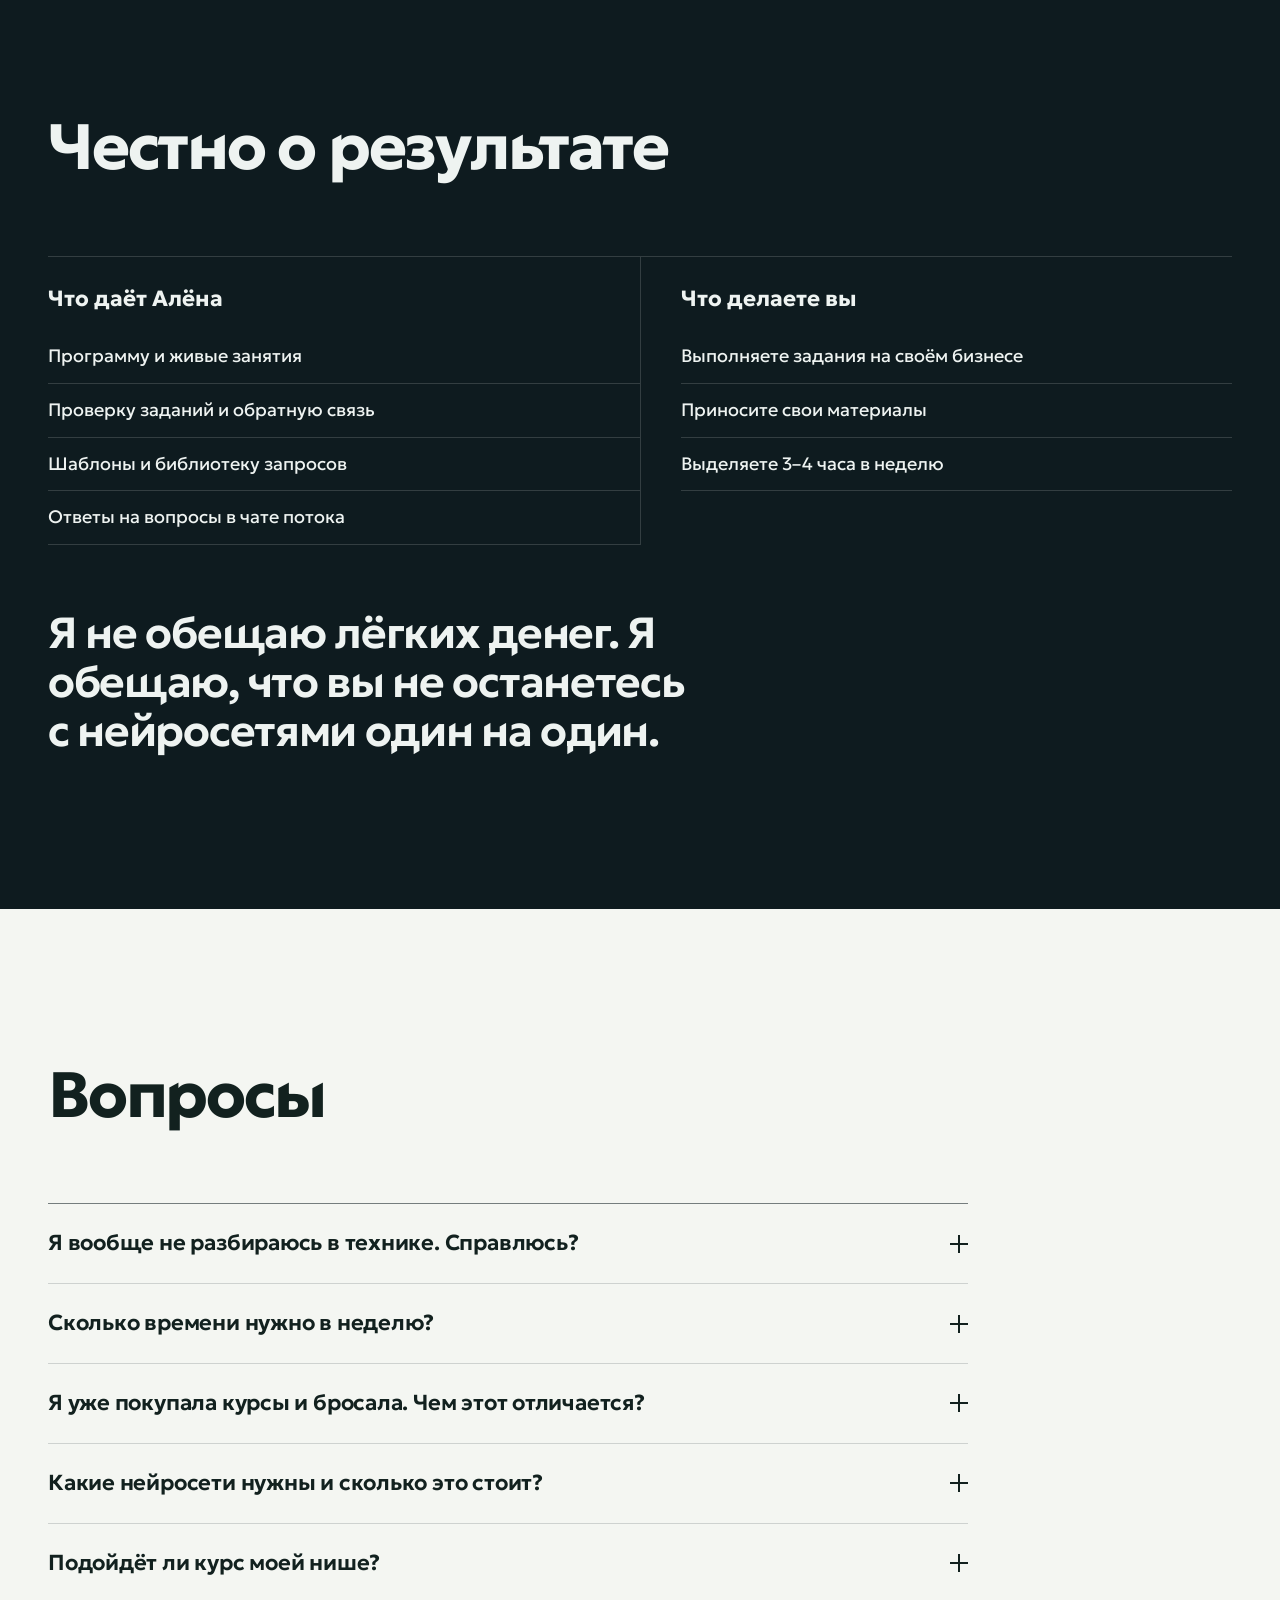
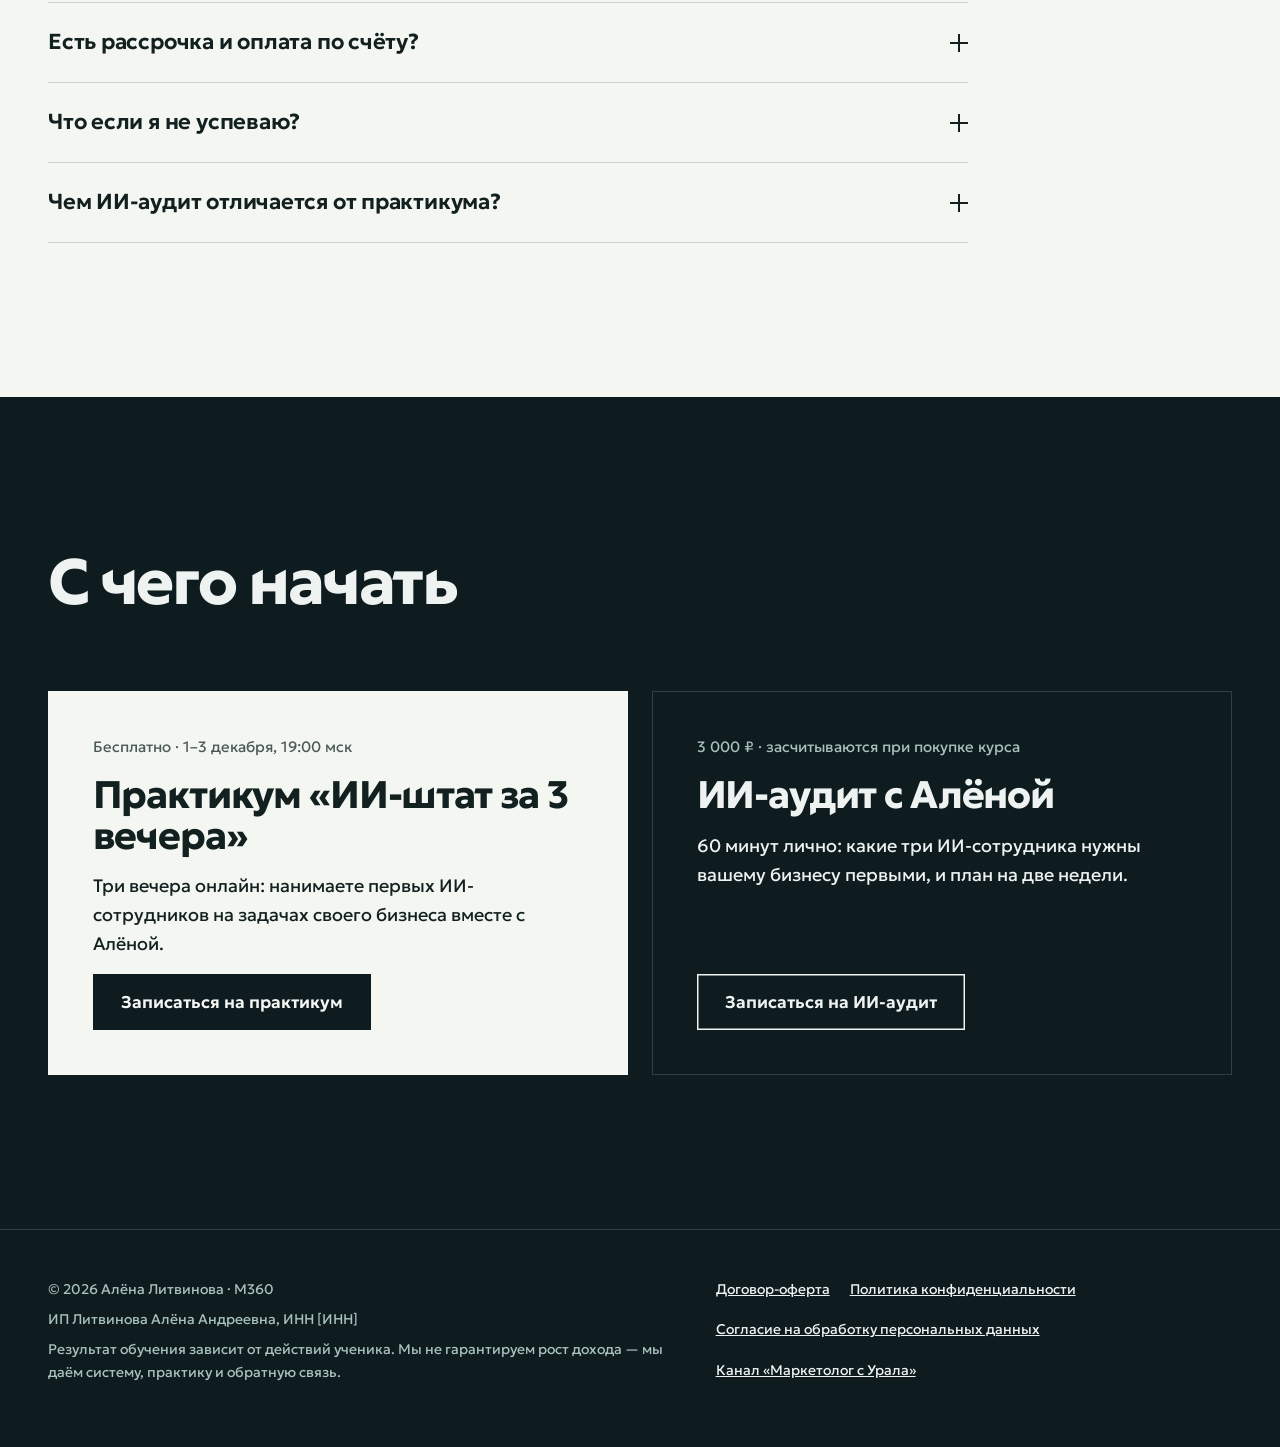
==== commit 2a71a2a7: "Тарифы ведут на созвон с Алёной, версия ассетов против кэша Co-Authored-By: Claude Opus 5.5 <noreply" ====
--- a/index.html
+++ b/index.html
@@ -15,7 +15,7 @@
 <link rel="preconnect" href="https://fonts.googleapis.com">
 <link rel="preconnect" href="https://fonts.gstatic.com" crossorigin>
 <link rel="stylesheet" href="https://fonts.googleapis.com/css2?family=Caveat:wght@600&family=Geologica:wght,SHRP@300..800,0..100&display=swap">
-<link rel="stylesheet" href="css/style.css">
+<link rel="stylesheet" href="css/style.css?v=20261105">
 <link rel="preload" as="image" href="assets/img/alena-portrait.webp">
 <script>
   // ?motion=1 / ?motion=0 — принудительно включить/выключить анимацию, запоминается
@@ -346,7 +346,7 @@
           <li>Записи занятий</li>
           <li>День защиты</li>
         </ul>
-        <button class="btn" type="button" data-open="tariff70" data-goal="click_tariff70">Записаться</button>
+        <button class="btn" type="button" data-open="tariff70" data-goal="click_tariff70">Записаться на созвон</button>
       </article>
       <article class="deal deal--main">
         <div class="deal__no"><span>Формат 2</span><span>с личными разборами</span></div>
@@ -358,7 +358,7 @@
           <li>Консультация в начале: выбрать задачи под ваш бизнес</li>
           <li>Консультация после ключевых недель: разбор ваших материалов</li>
         </ul>
-        <button class="btn" type="button" data-open="tariff120" data-goal="click_tariff120">Записаться</button>
+        <button class="btn" type="button" data-open="tariff120" data-goal="click_tariff120">Записаться на созвон</button>
       </article>
     </div>
     <div class="deals-note">
@@ -484,6 +484,6 @@
   </form>
 </template>
 
-<script src="js/main.js" defer></script>
+<script src="js/main.js?v=20261105" defer></script>
 </body>
 </html>
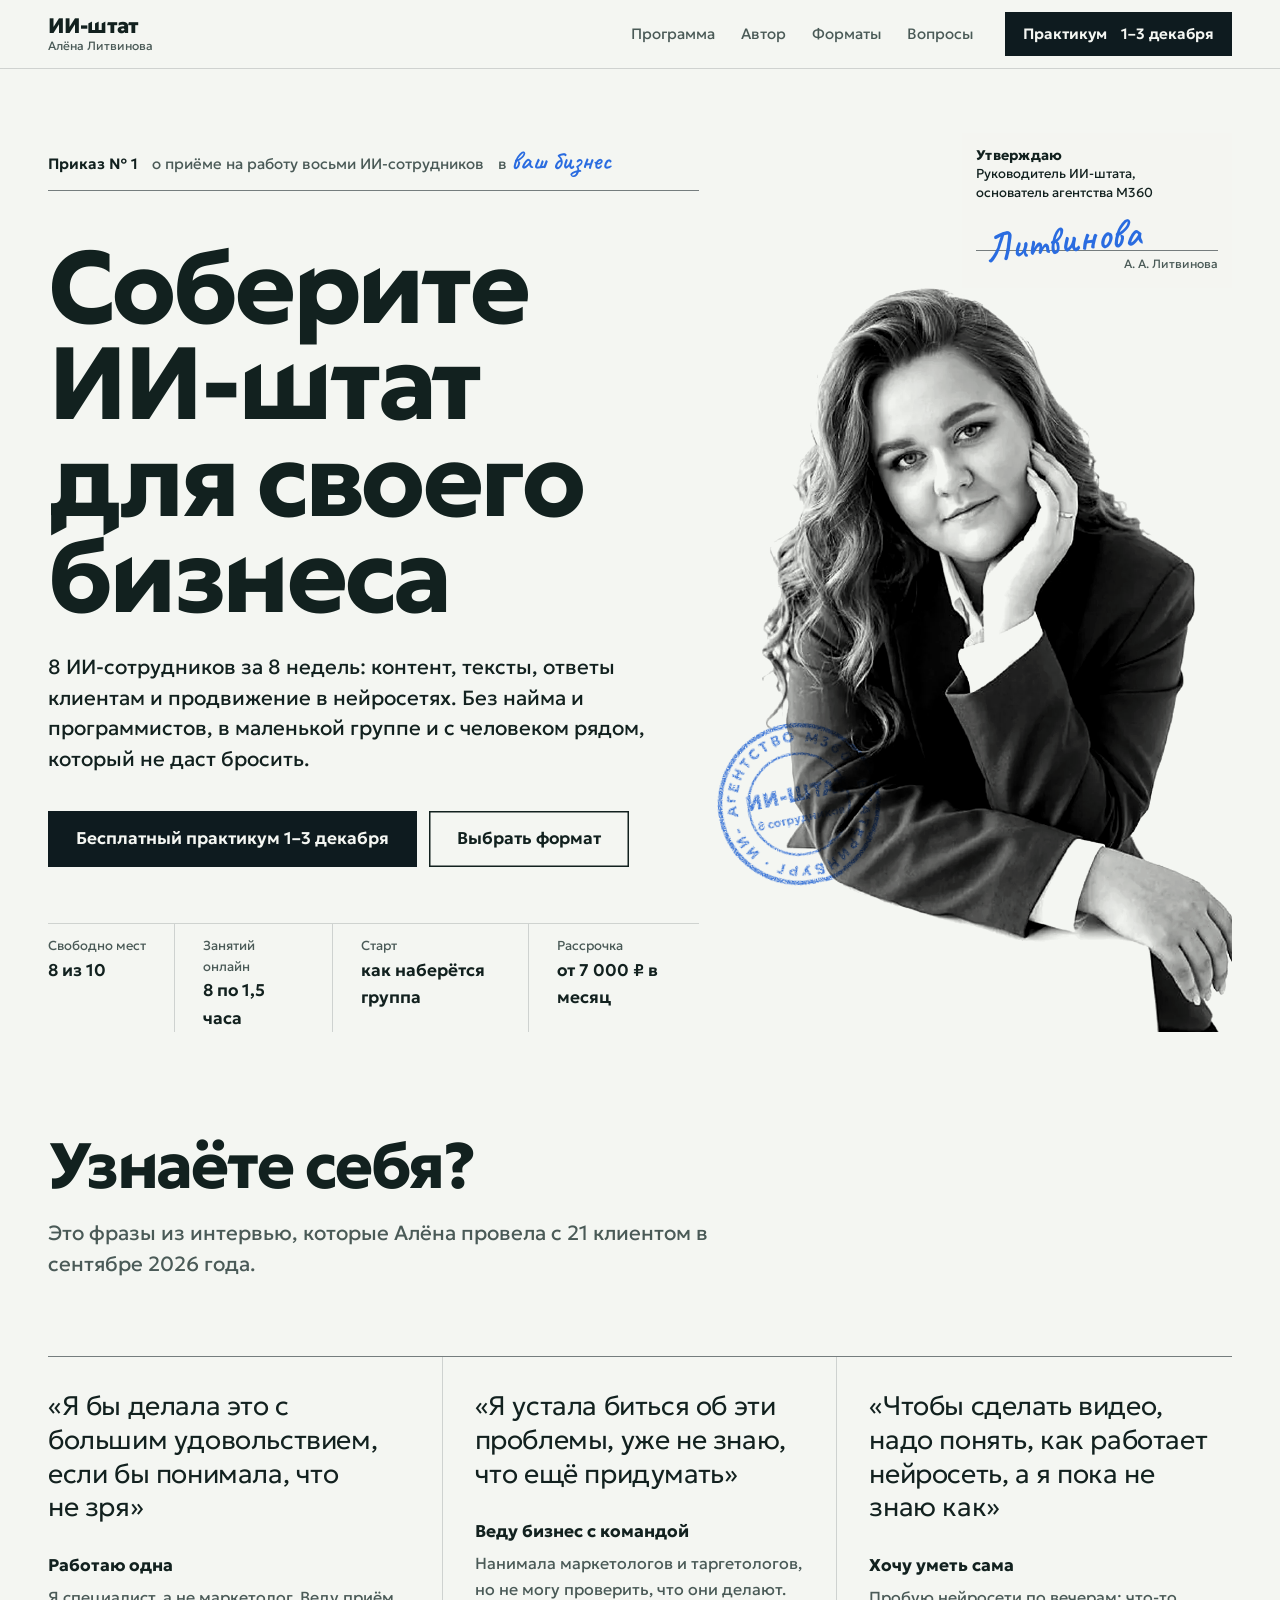
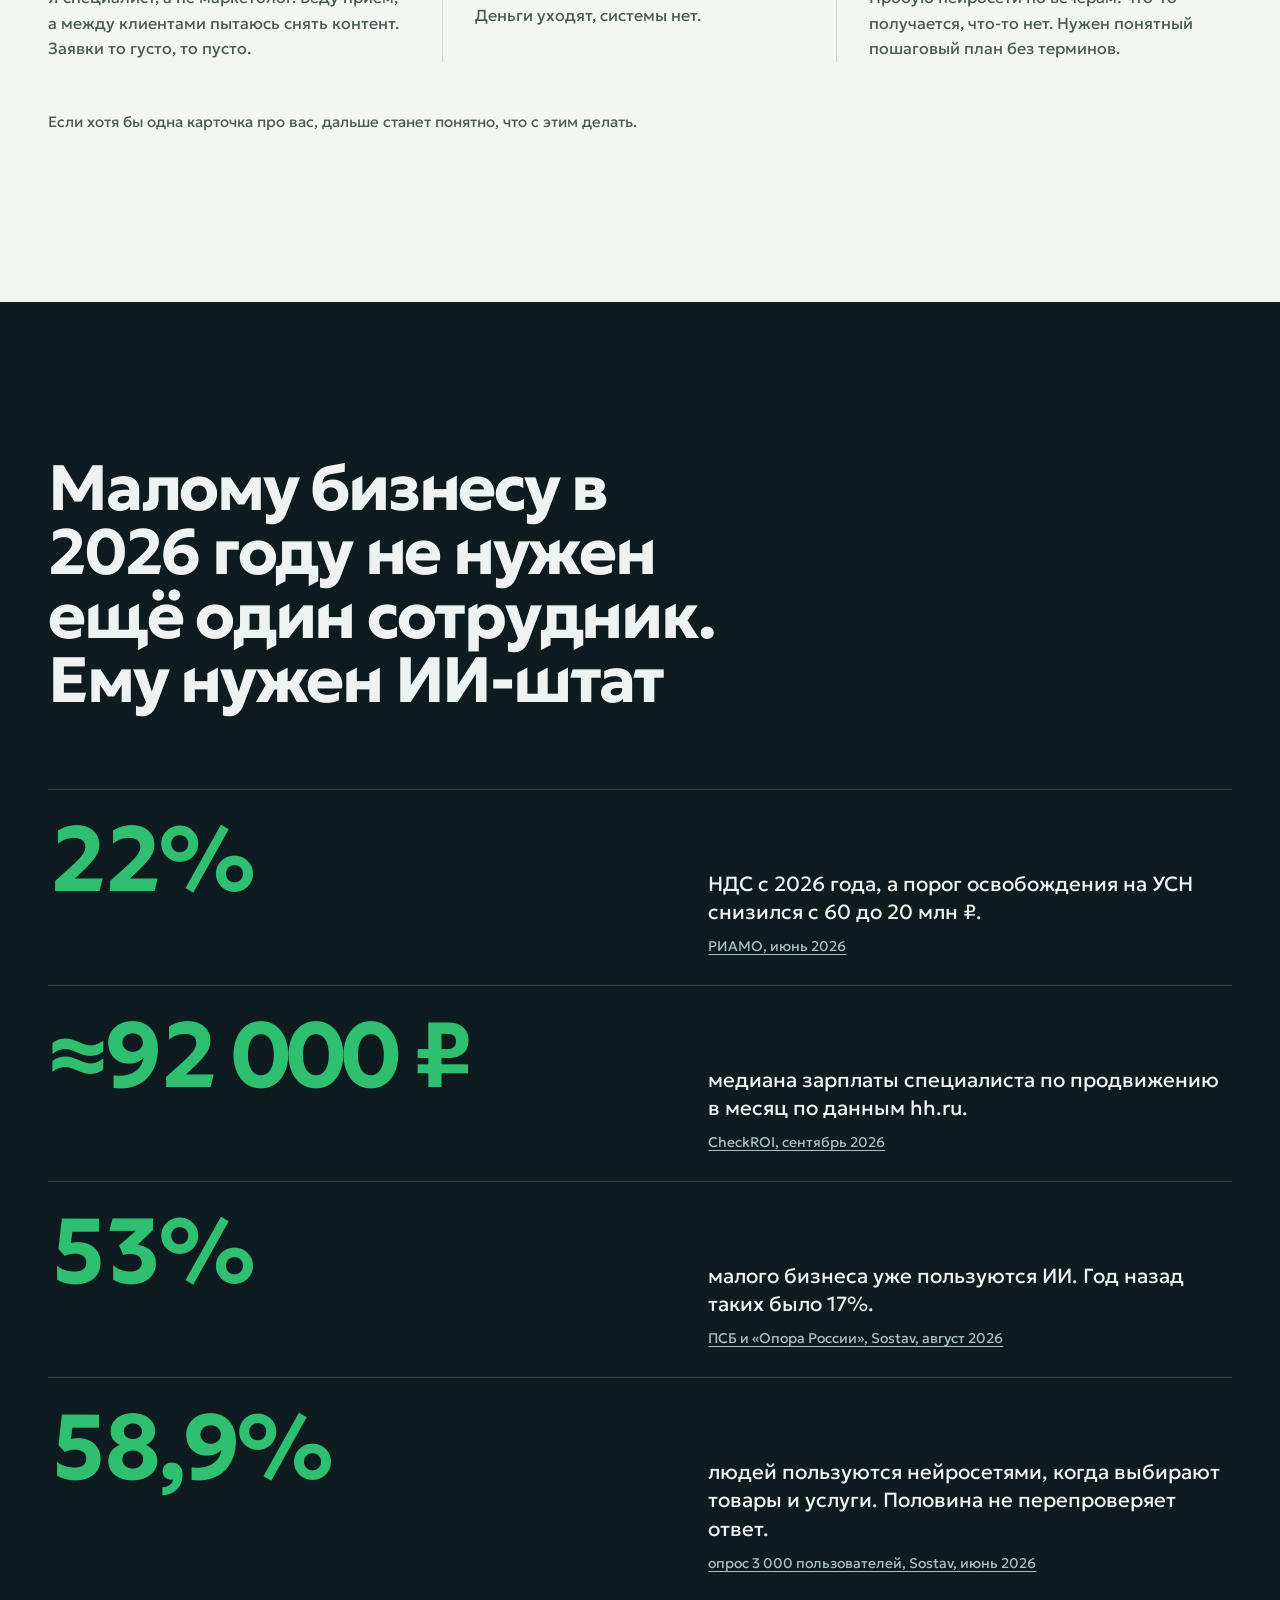
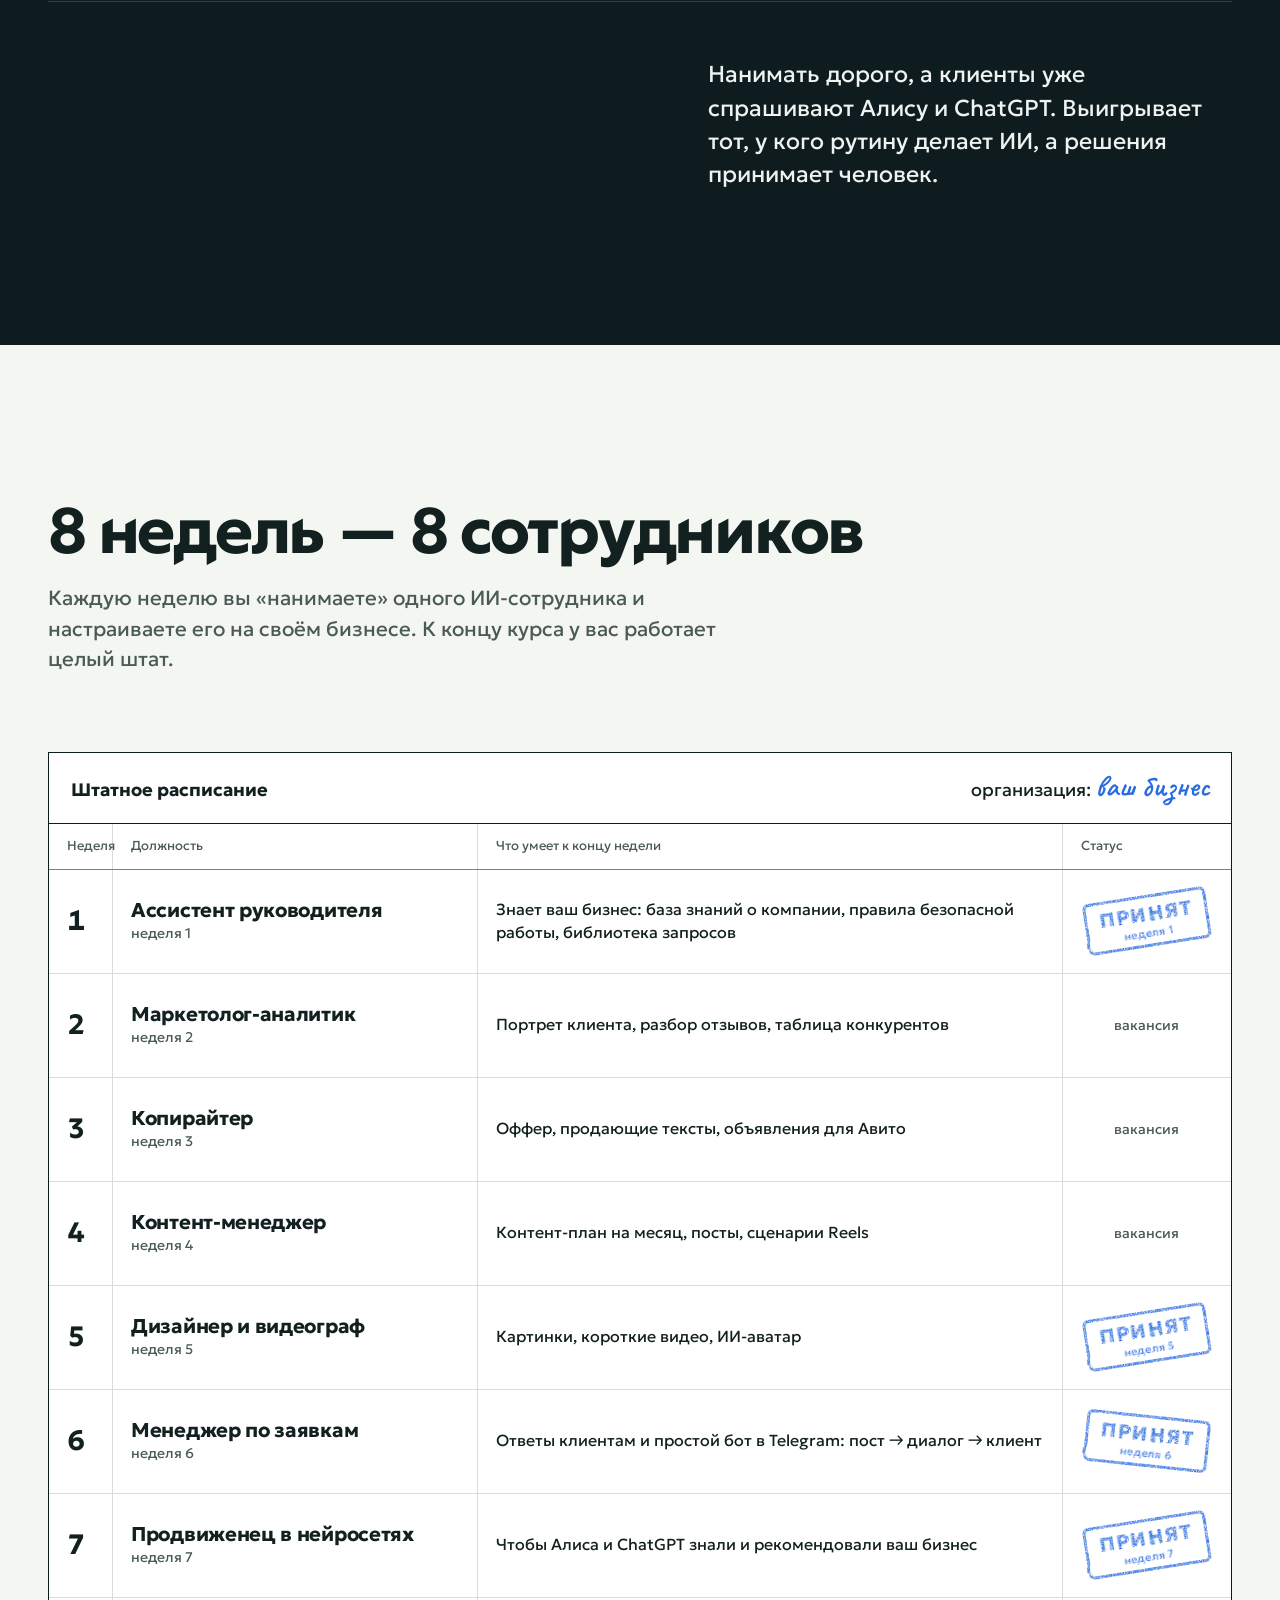
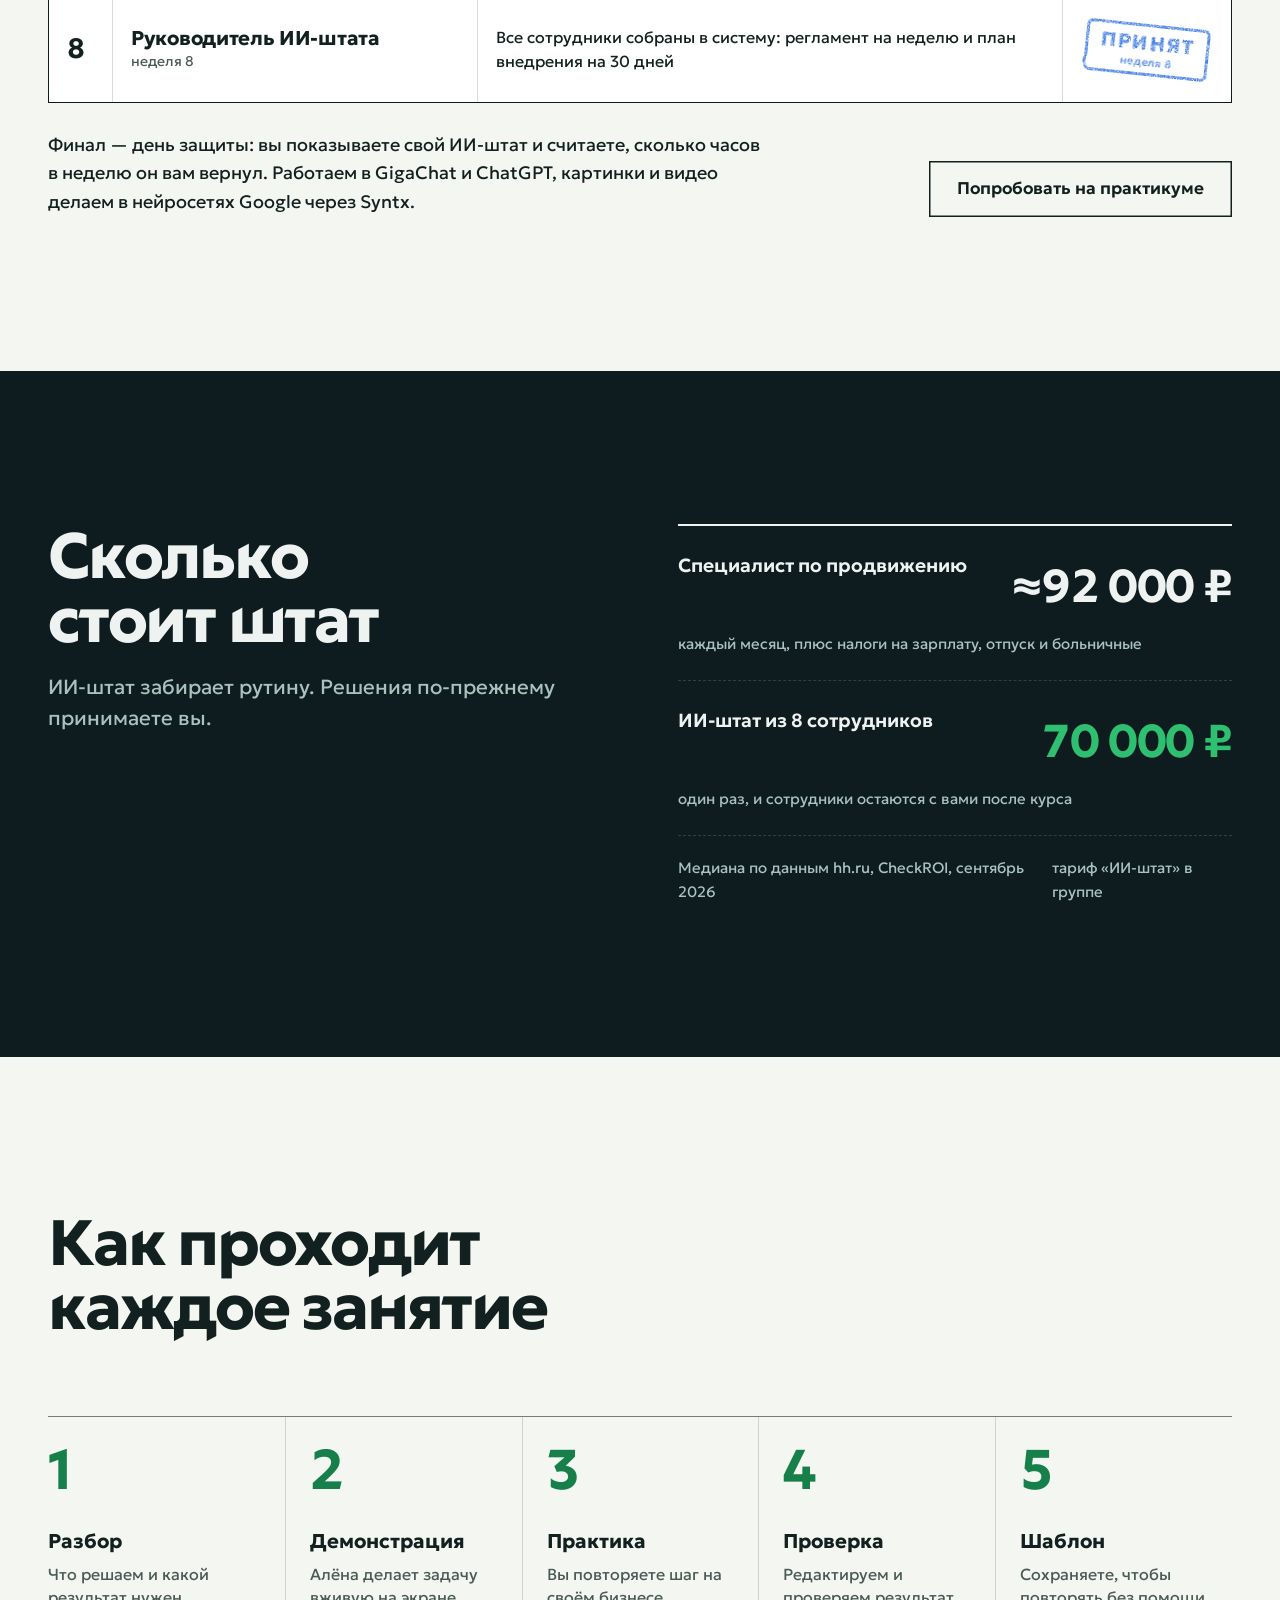
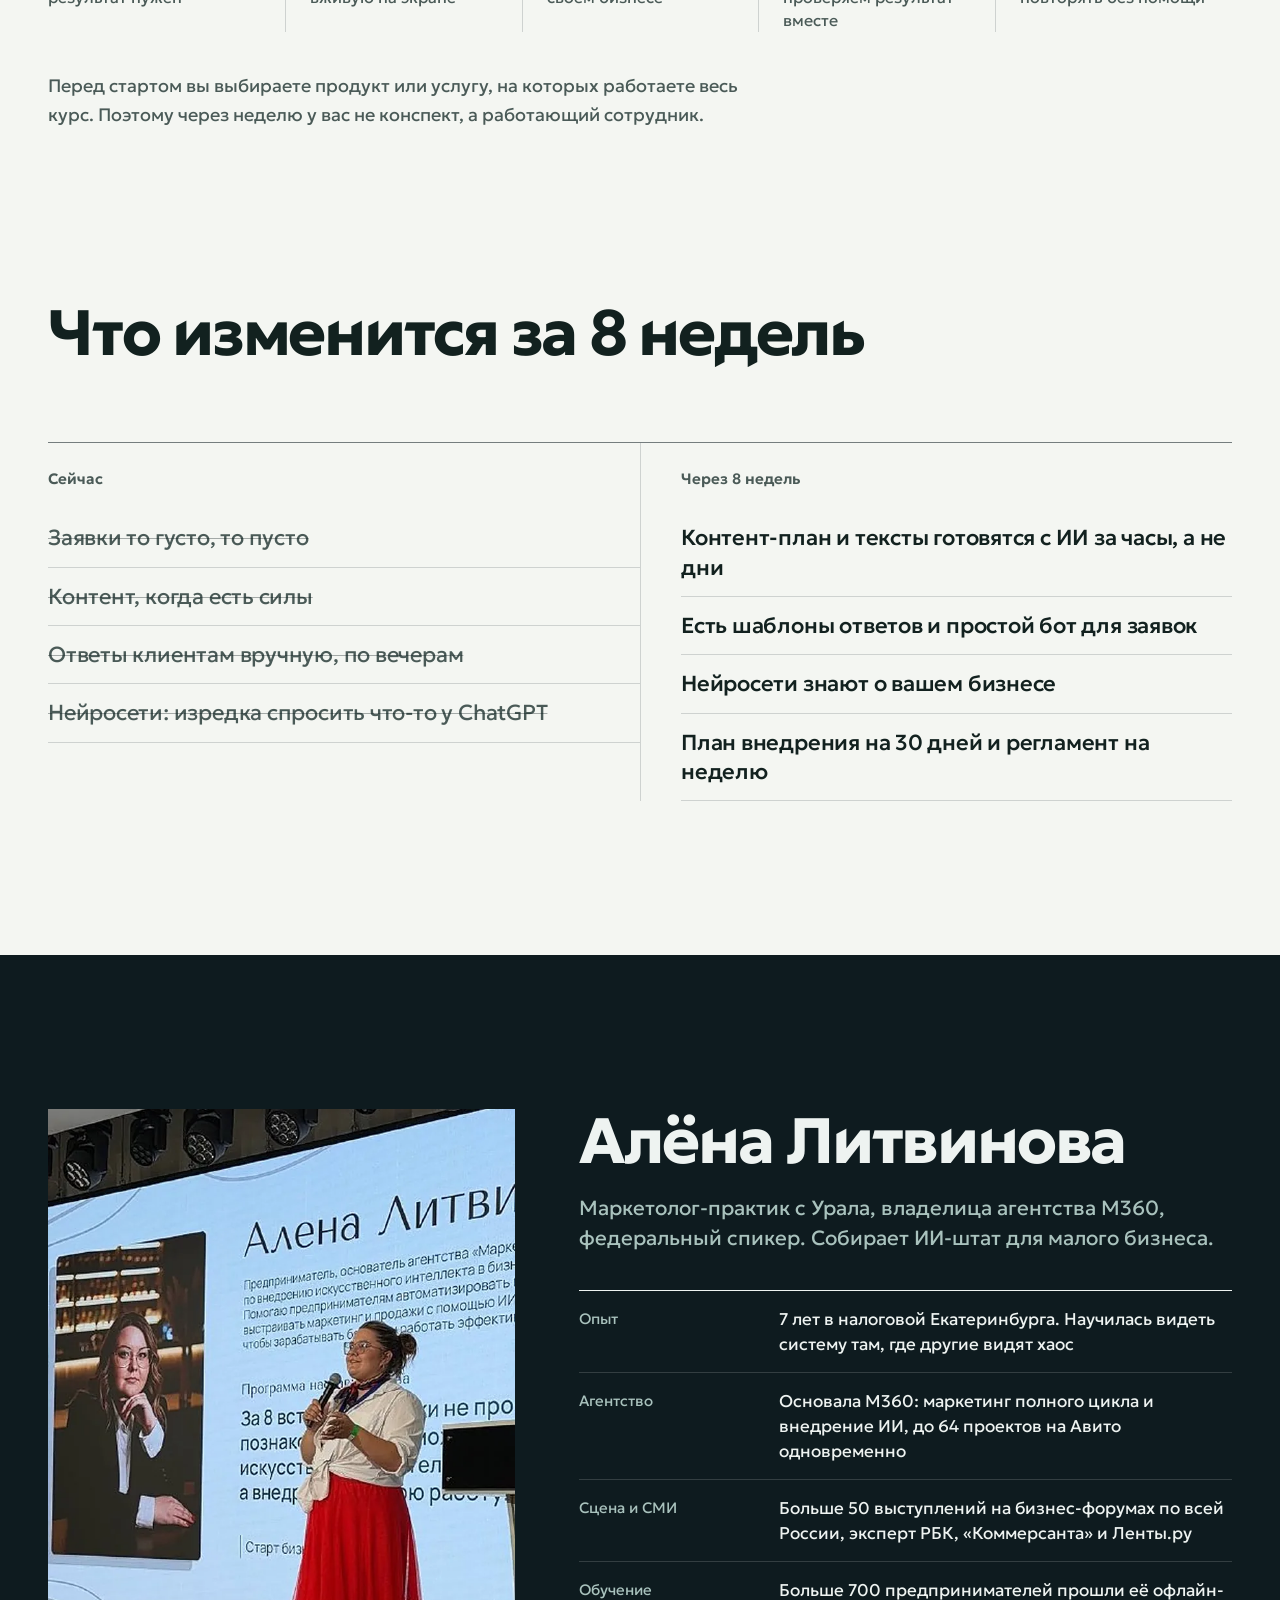
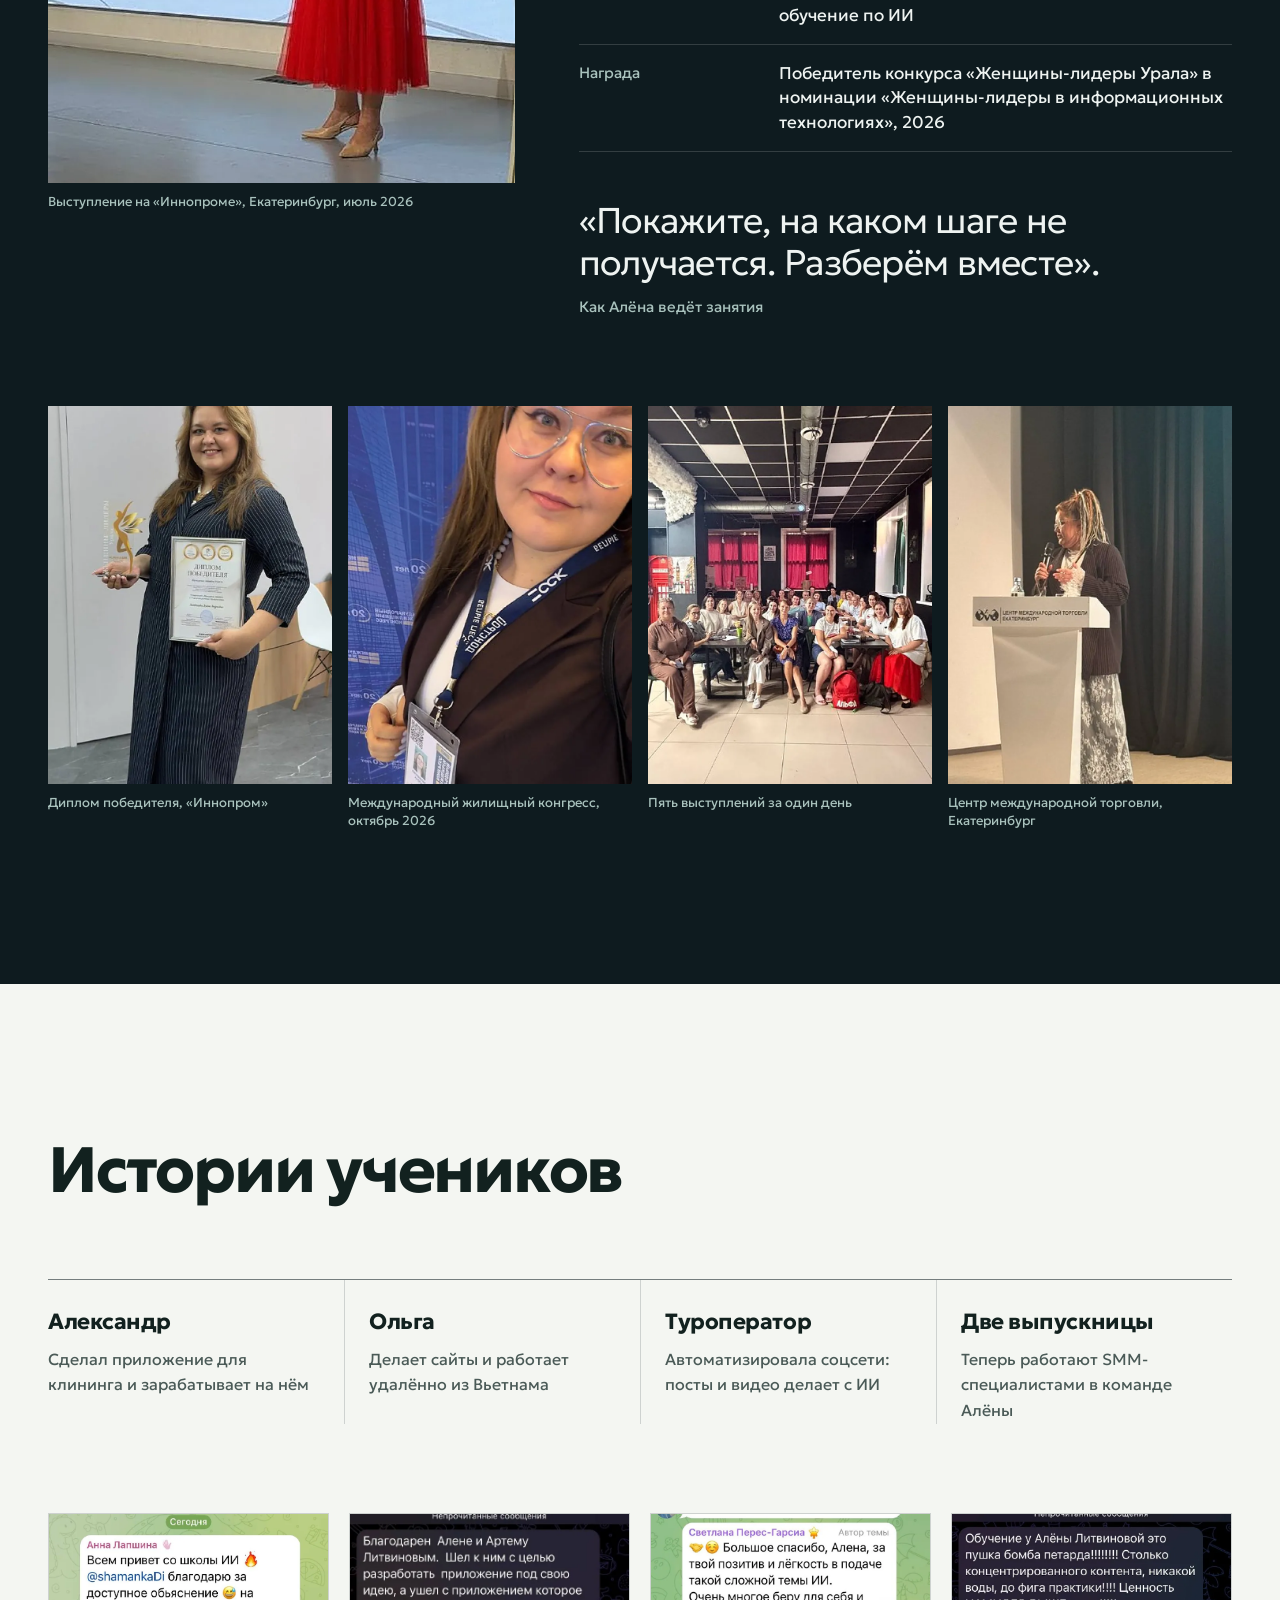
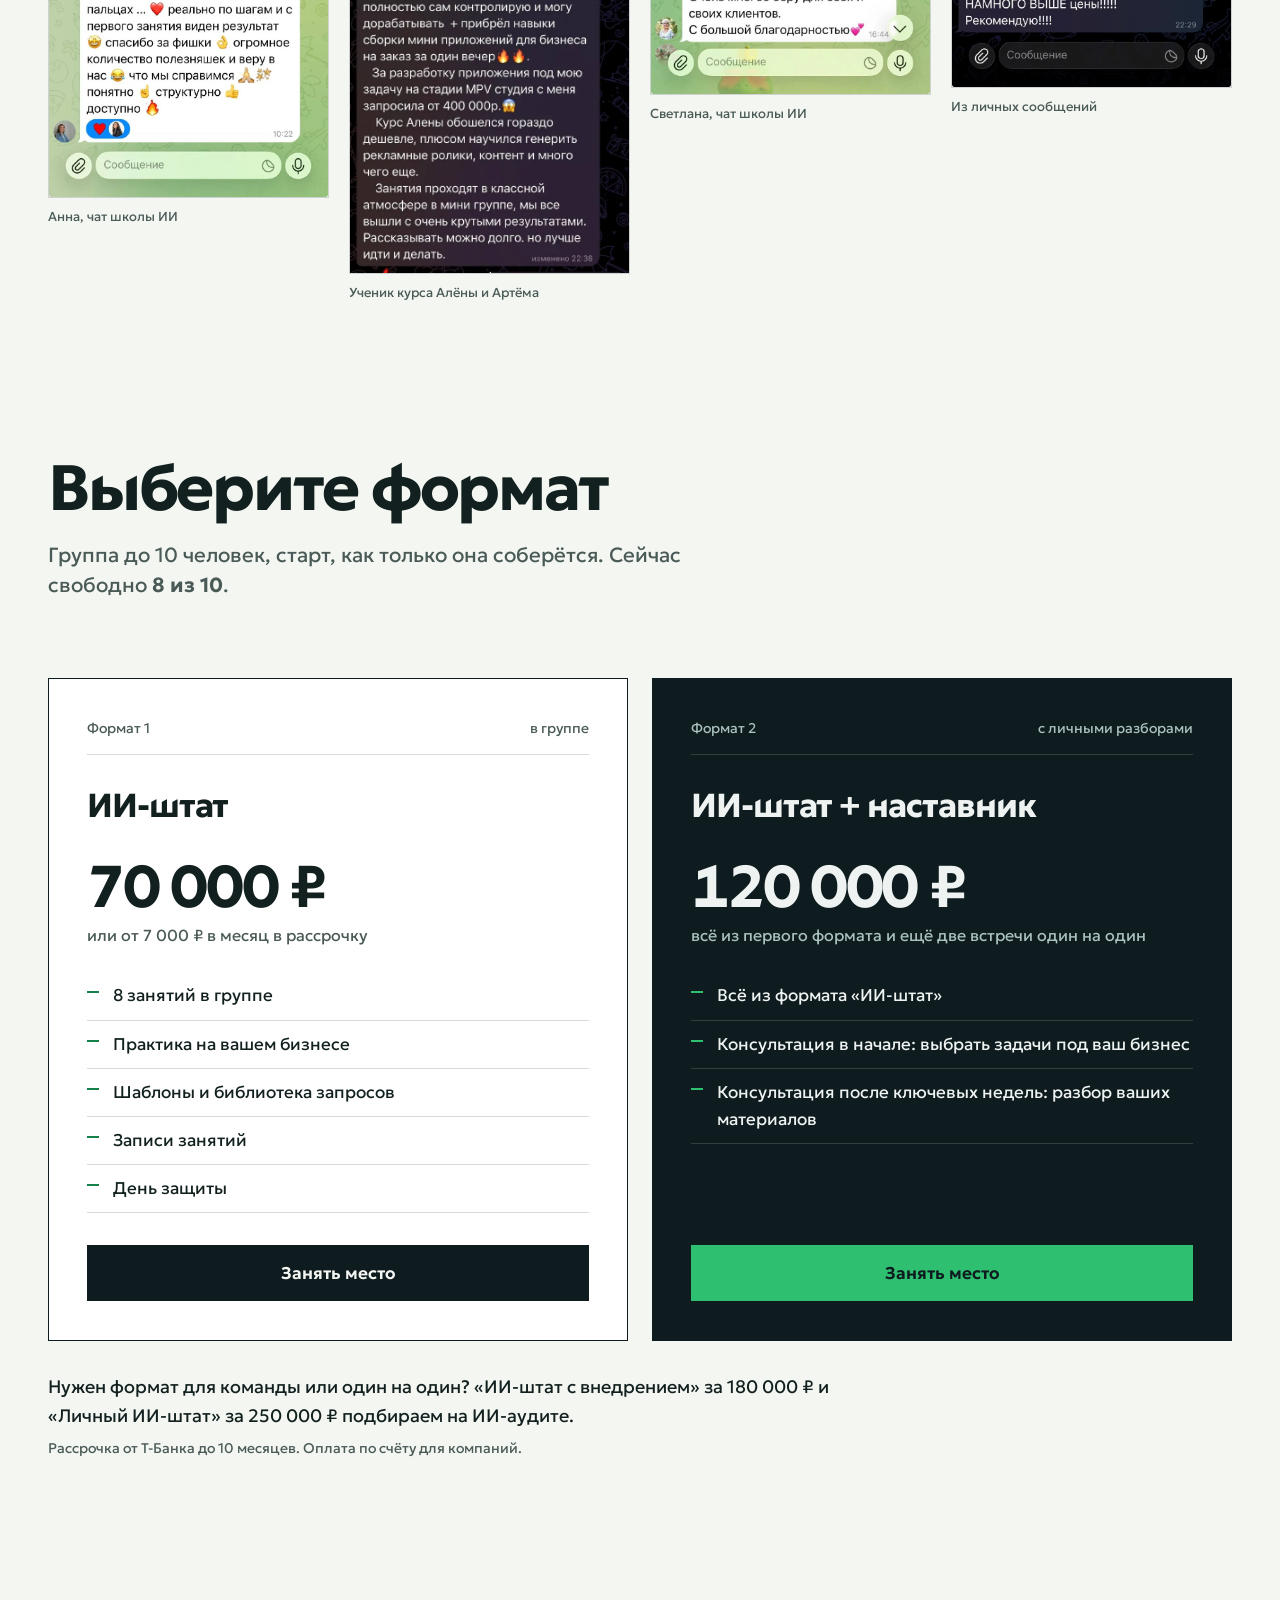
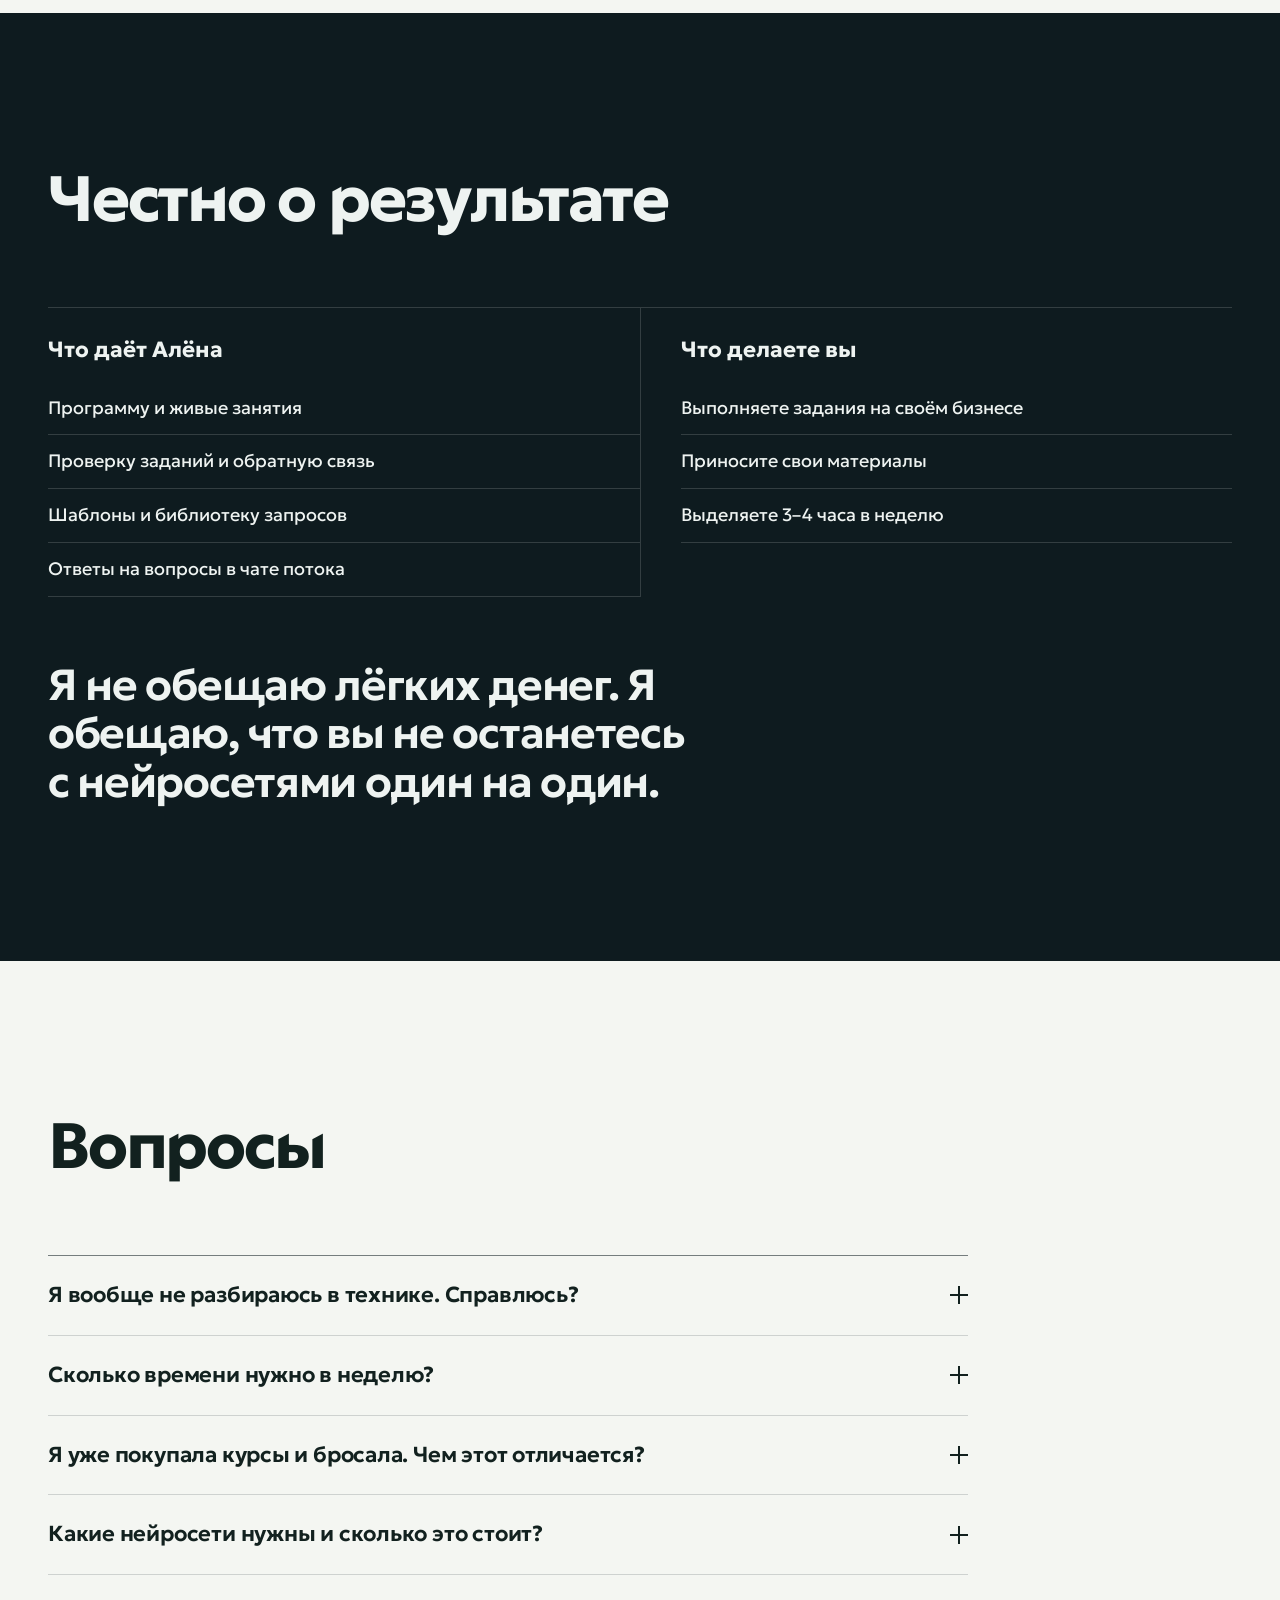
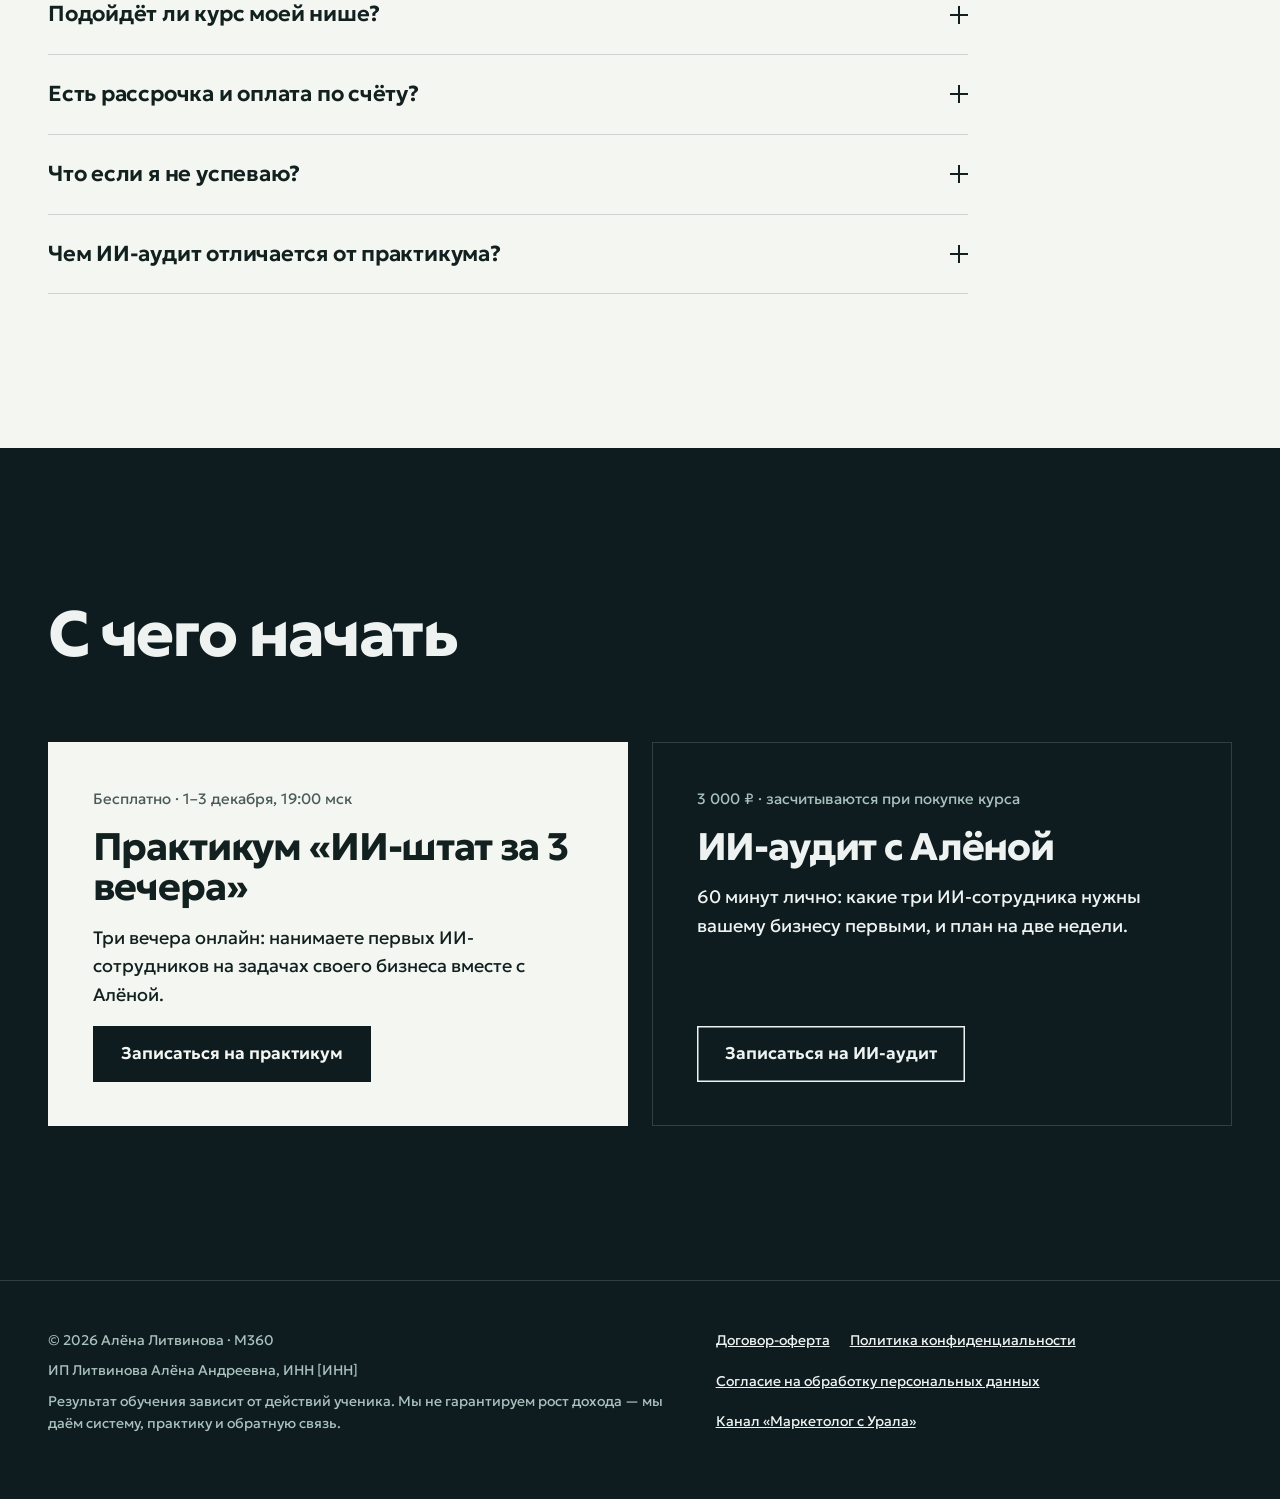
==== commit 4c01842a: "Курс без даты старта: свободные места с /api/seats, кнопки «Занять место» Co-Authored-By: Claude Opu" ====
--- a/index.html
+++ b/index.html
@@ -2,20 +2,22 @@
 <html lang="ru">
 <head>
 <meta charset="utf-8">
+<script>if(/github\.io$/.test(location.hostname))location.replace("https://litvinova.online"+location.pathname.replace(/^\/ii-shtat-site/,"")+location.search+location.hash);</script>
+<link rel="canonical" href="https://litvinova.online/">
 <meta name="viewport" content="width=device-width, initial-scale=1">
 <title>ИИ-штат — курс Алёны Литвиновой: 8 ИИ-сотрудников для малого бизнеса</title>
-<meta name="description" content="8 недель, 8 ИИ-сотрудников: контент, тексты, ответы клиентам и продвижение в нейросетях для малого бизнеса — без найма и программистов. Старт потока 7 декабря.">
-<meta name="robots" content="noindex">
+<meta name="description" content="8 недель, 8 ИИ-сотрудников: контент, тексты, ответы клиентам и продвижение в нейросетях для малого бизнеса — без найма и программистов. Группа до 10 человек, свободно 8 мест.">
 <meta name="theme-color" content="#F4F6F2">
 <meta property="og:type" content="website">
 <meta property="og:title" content="ИИ-штат — 8 ИИ-сотрудников для вашего бизнеса за 8 недель">
 <meta property="og:description" content="Курс Алёны Литвиновой, основателя агентства М360. Контент, тексты, ответы клиентам и продвижение в нейросетях без найма.">
-<meta property="og:image" content="assets/img/og.jpg">
+<meta property="og:image" content="https://litvinova.online/assets/img/og.jpg">
+<meta property="og:url" content="https://litvinova.online/">
 <link rel="icon" href="assets/img/favicon.svg" type="image/svg+xml">
 <link rel="preconnect" href="https://fonts.googleapis.com">
 <link rel="preconnect" href="https://fonts.gstatic.com" crossorigin>
 <link rel="stylesheet" href="https://fonts.googleapis.com/css2?family=Caveat:wght@600&family=Geologica:wght,SHRP@300..800,0..100&display=swap">
-<link rel="stylesheet" href="css/style.css?v=20261105">
+<link rel="stylesheet" href="css/style.css?v=20261105c">
 <link rel="preload" as="image" href="assets/img/alena-portrait.webp">
 <script>
   // ?motion=1 / ?motion=0 — принудительно включить/выключить анимацию, запоминается
@@ -73,9 +75,9 @@
         <a class="btn btn--line" href="#tariffs" data-goal="click_formats">Выбрать формат</a>
       </div>
       <div class="fields">
-        <div class="field"><small>Старт потока</small><span>7 декабря</span></div>
+        <div class="field"><small>Свободно мест</small><span data-seats>8 из 10</span></div>
         <div class="field"><small>Занятий онлайн</small><span>8 по 1,5 часа</span></div>
-        <div class="field"><small>Группа</small><span>8–10 человек</span></div>
+        <div class="field"><small>Старт</small><span>как наберётся группа</span></div>
         <div class="field"><small>Рассрочка</small><span>от 7 000 ₽ в месяц</span></div>
       </div>
     </div>
@@ -331,7 +333,7 @@
   <div class="wrap">
     <div class="s__head">
       <h2 class="h2" id="h-tariffs">Выберите формат</h2>
-      <p class="lead">Старт потока 7 декабря. В группе 8–10 мест.</p>
+      <p class="lead">Группа до 10 человек, старт, как только она соберётся. Сейчас свободно <b data-seats>8 из 10</b>.</p>
     </div>
     <div class="deals">
       <article class="deal">
@@ -346,7 +348,7 @@
           <li>Записи занятий</li>
           <li>День защиты</li>
         </ul>
-        <button class="btn" type="button" data-open="tariff70" data-goal="click_tariff70">Записаться на созвон</button>
+        <button class="btn" type="button" data-open="tariff70" data-goal="click_tariff70">Занять место</button>
       </article>
       <article class="deal deal--main">
         <div class="deal__no"><span>Формат 2</span><span>с личными разборами</span></div>
@@ -358,7 +360,7 @@
           <li>Консультация в начале: выбрать задачи под ваш бизнес</li>
           <li>Консультация после ключевых недель: разбор ваших материалов</li>
         </ul>
-        <button class="btn" type="button" data-open="tariff120" data-goal="click_tariff120">Записаться на созвон</button>
+        <button class="btn" type="button" data-open="tariff120" data-goal="click_tariff120">Занять место</button>
       </article>
     </div>
     <div class="deals-note">
@@ -448,9 +450,9 @@
       <p>Результат обучения зависит от действий ученика. Мы не гарантируем рост дохода — мы даём систему, практику и обратную связь.</p>
     </div>
     <nav aria-label="Документы">
-      <a href="#">Договор-оферта</a>
-      <a href="#">Политика конфиденциальности</a>
-      <a href="#">Согласие на обработку персональных данных</a>
+      <a href="oferta.html">Договор-оферта</a>
+      <a href="privacy.html">Политика конфиденциальности</a>
+      <a href="consent.html">Согласие на обработку персональных данных</a>
       <a href="https://t.me/marketingural" target="_blank" rel="noopener">Канал «Маркетолог с Урала»</a>
     </nav>
   </div>
@@ -472,7 +474,7 @@
         <label>Имя<input type="text" name="name" autocomplete="given-name" required><span class="err" data-err="name"></span></label>
         <label>Телефон<input type="tel" name="phone" autocomplete="tel" inputmode="tel" placeholder="+7 (___) ___-__-__" required><span class="err" data-err="phone"></span></label>
         <label>Ник в Telegram <small>необязательно, если удобнее получать напоминания там</small><input type="text" name="tg" placeholder="@ник"></label>
-        <label class="check"><input type="checkbox" name="consent"><span>Даю <a class="link" href="#" target="_blank">согласие на обработку персональных данных</a>. <a class="link" href="#" target="_blank">Политика конфиденциальности</a></span></label>
+        <label class="check"><input type="checkbox" name="consent"><span>Даю <a class="link" href="consent.html" target="_blank">согласие на обработку персональных данных</a>. <a class="link" href="privacy.html" target="_blank">Политика конфиденциальности</a></span></label>
         <span class="err" data-err="consent"></span>
         <label class="check"><input type="checkbox" name="news"><span>Хочу получать полезные материалы и анонсы</span></label>
         <div class="form__fail" role="alert"></div>
@@ -484,6 +486,6 @@
   </form>
 </template>
 
-<script src="js/main.js?v=20261105" defer></script>
+<script src="js/main.js?v=20261108s" defer></script>
 </body>
 </html>
--- a/css/style.css
+++ b/css/style.css
@@ -467,3 +467,17 @@
 @media (prefers-reduced-motion: reduce) {
   html:not(.motion) { scroll-behavior: auto; }
 }
+
+/* ---------- документы ---------- */
+.doc { padding-block: clamp(56px, 8vw, 104px); background: var(--paper); }
+.doc .wrap { max-width: 820px; }
+.doc h1 { font-size: clamp(30px, 4vw, 48px); line-height: 1.05; margin: 0 0 12px; }
+.doc h2 { font-size: 21px; line-height: 1.25; margin: 40px 0 12px; }
+.doc p, .doc li { font-size: 16px; line-height: 1.6; max-width: 46em; }
+.doc ol, .doc ul { padding-left: 1.3em; }
+.doc li + li { margin-top: 6px; }
+.doc table { border-collapse: collapse; width: 100%; font-size: 15px; margin: 12px 0; }
+.doc td, .doc th { border-top: 1px solid var(--rule); padding: 10px 12px 10px 0; text-align: left; vertical-align: top; }
+.doc .ph { background: rgba(47, 191, 113, .22); border-radius: 3px; }
+.doc .meta { color: var(--muted); font-size: 14px; margin: 0 0 32px; }
+.doc .draft { border-left: 3px solid var(--green); padding: 10px 14px; background: var(--paper-2); font-size: 14px; margin: 0 0 32px; }
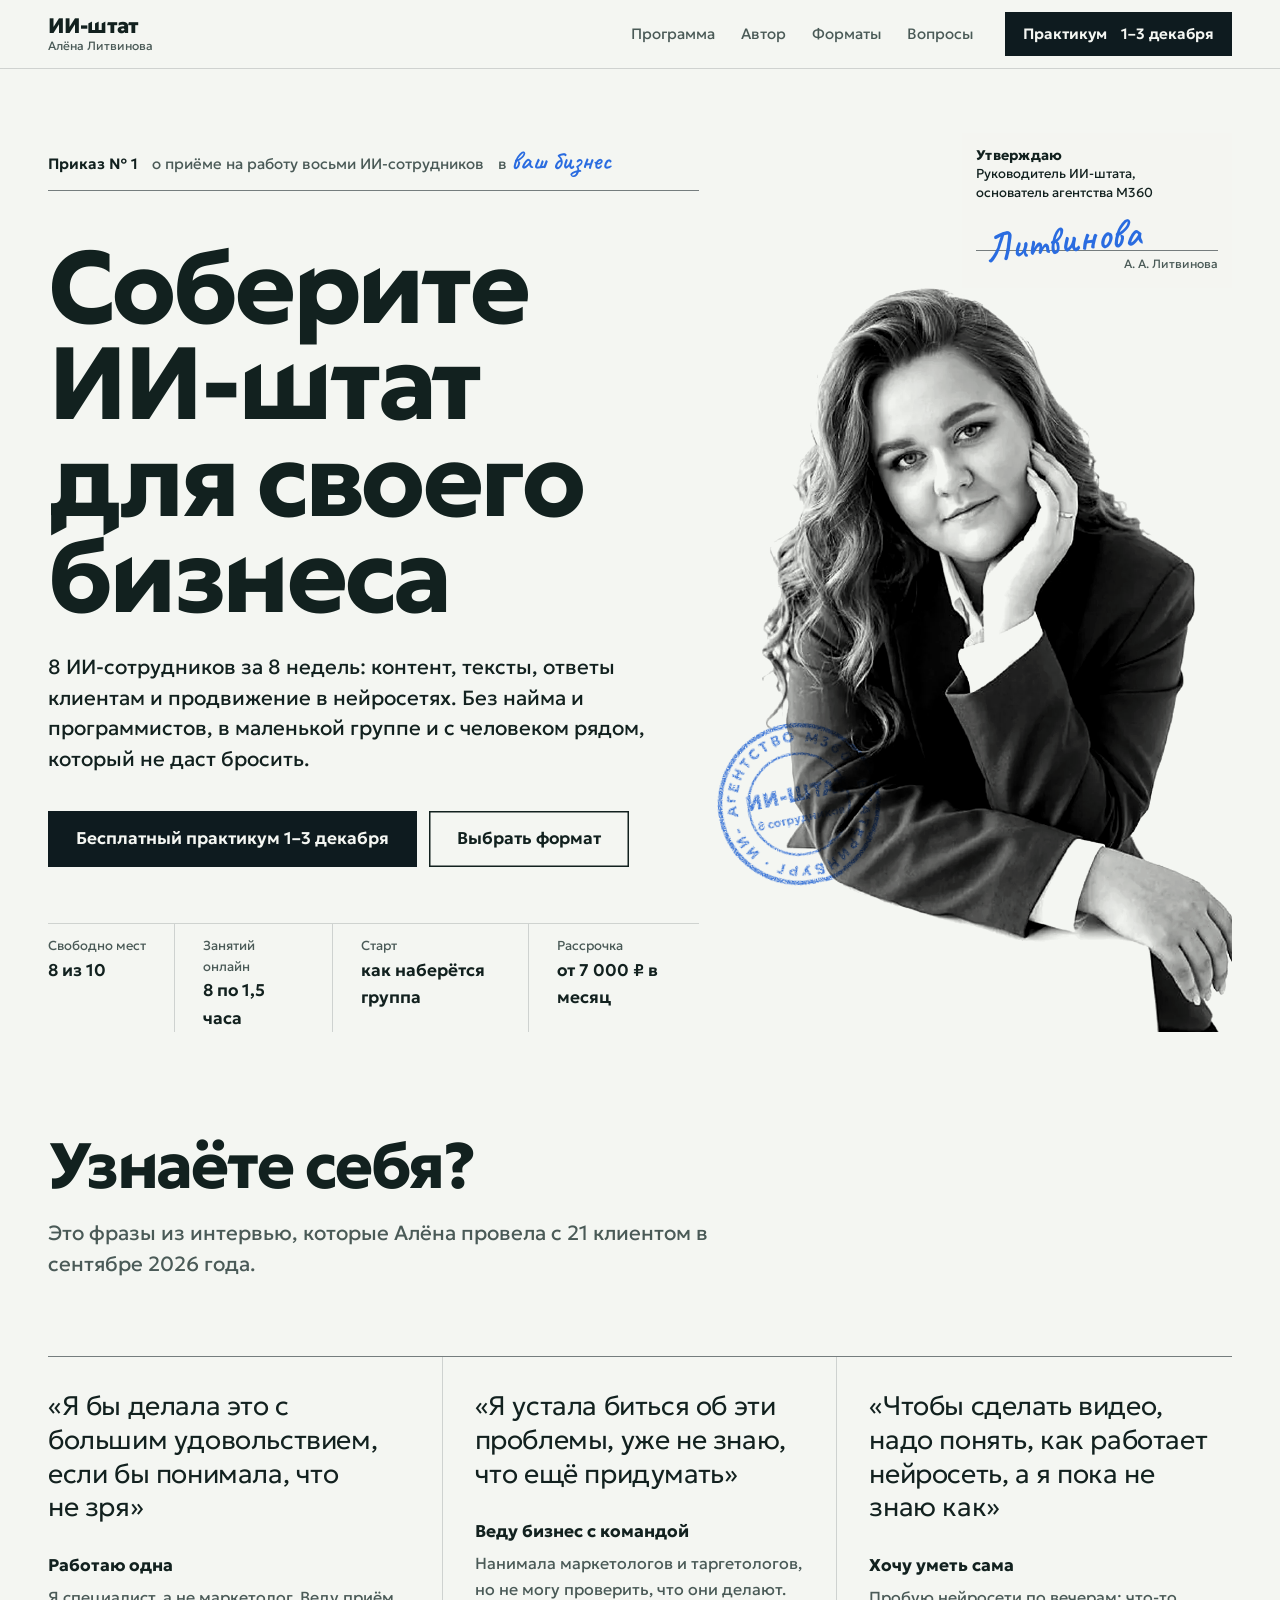
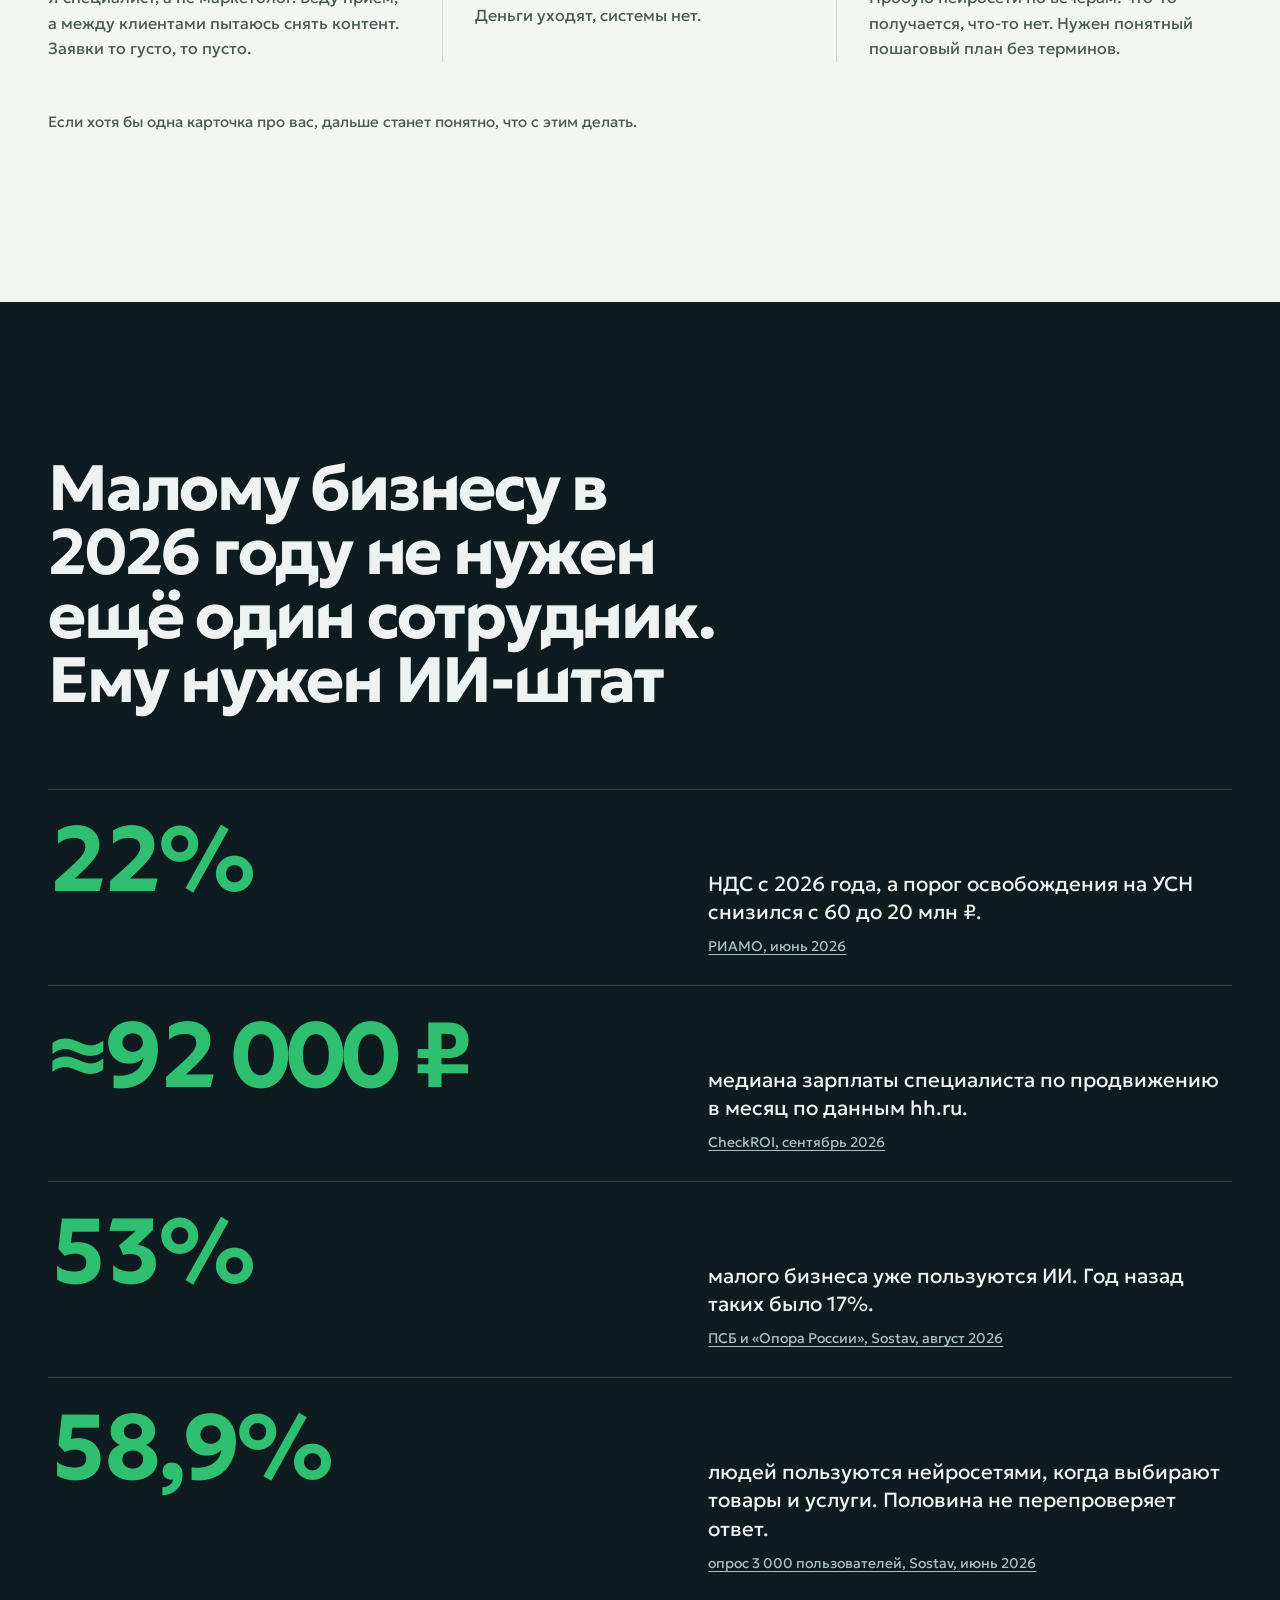
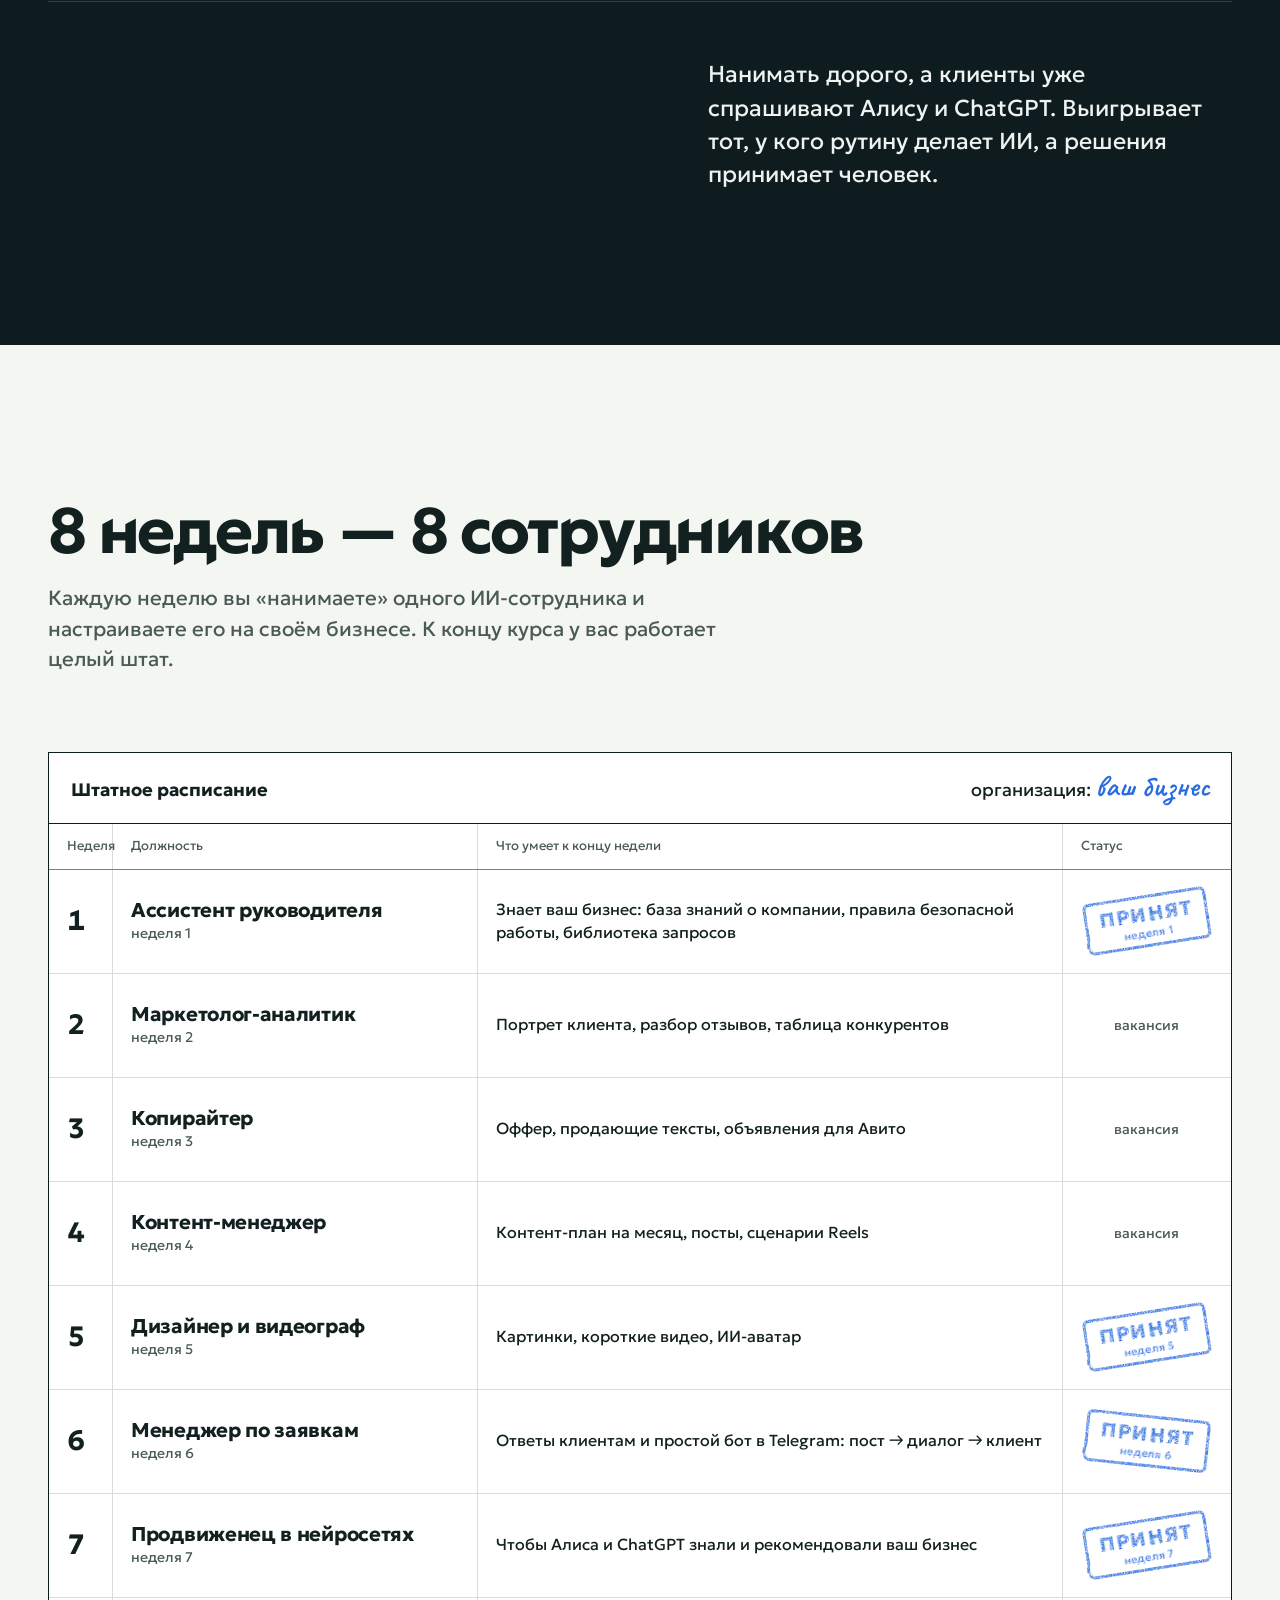
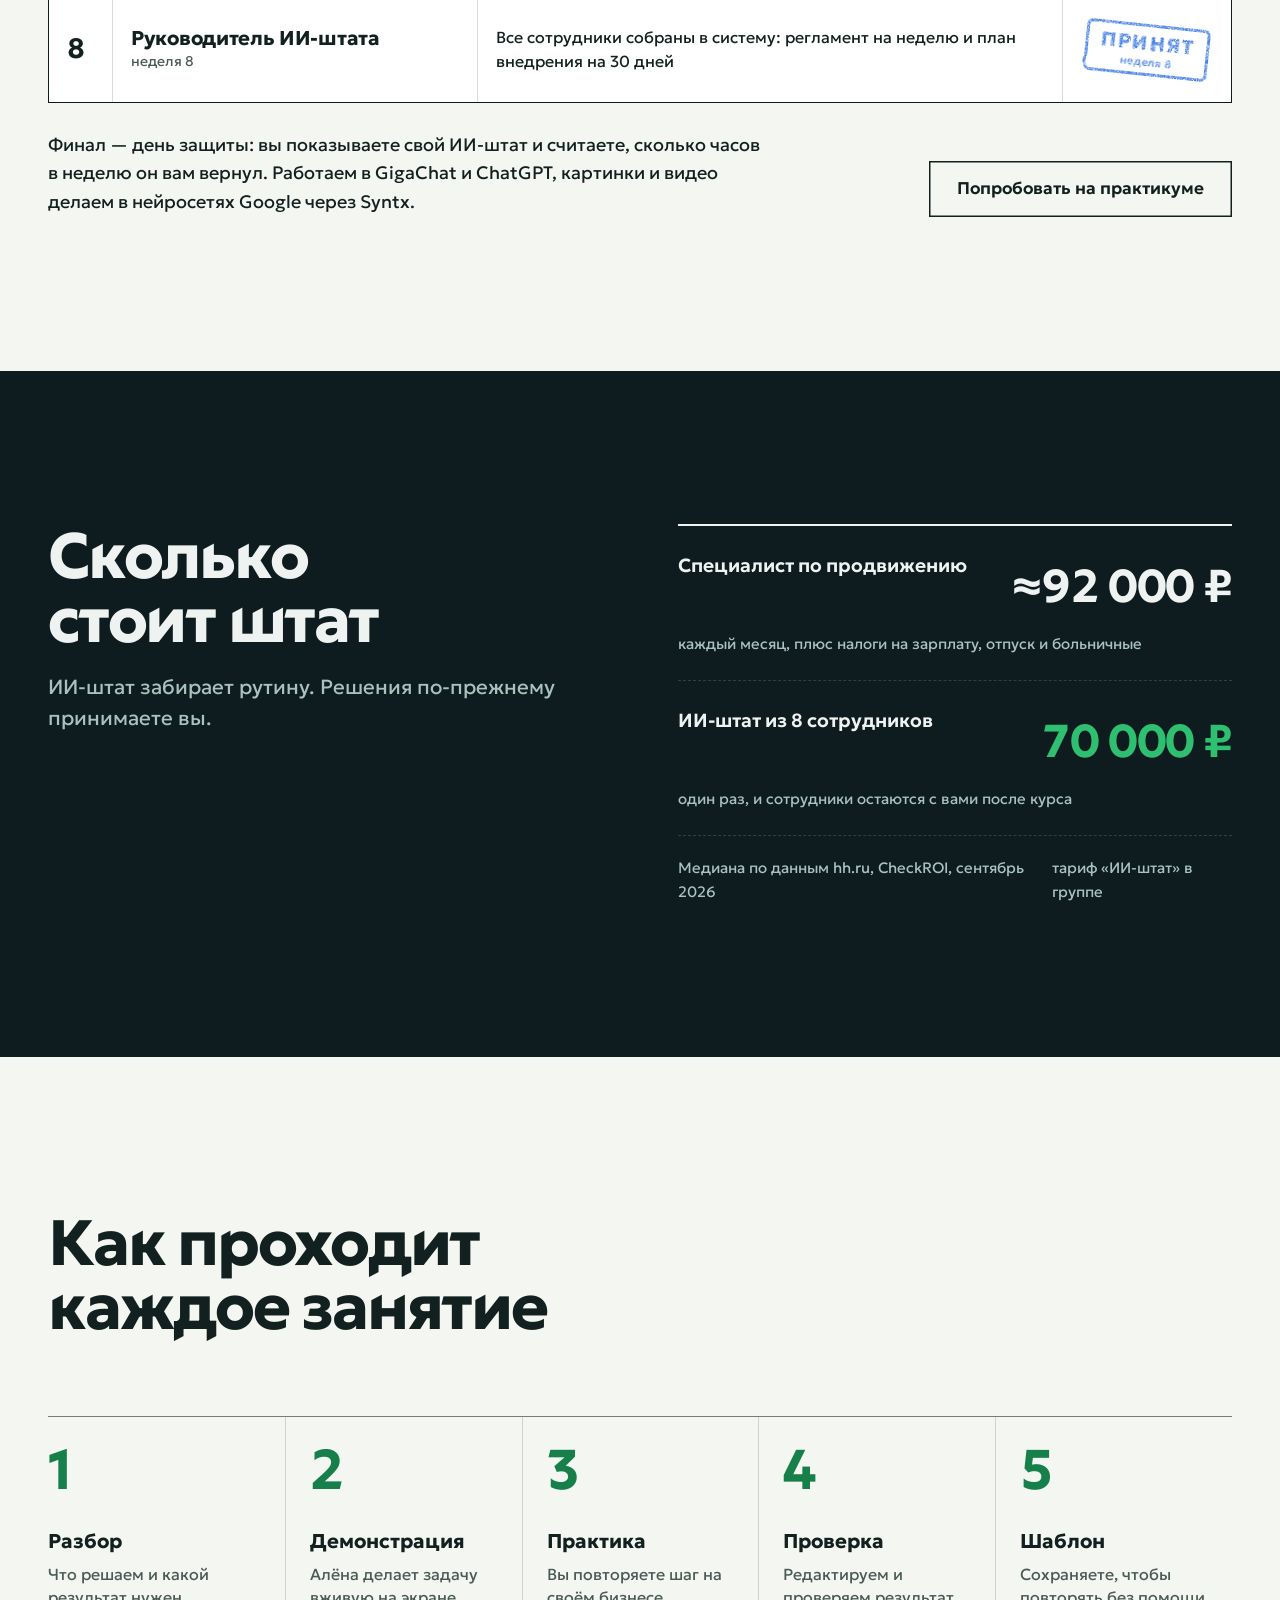
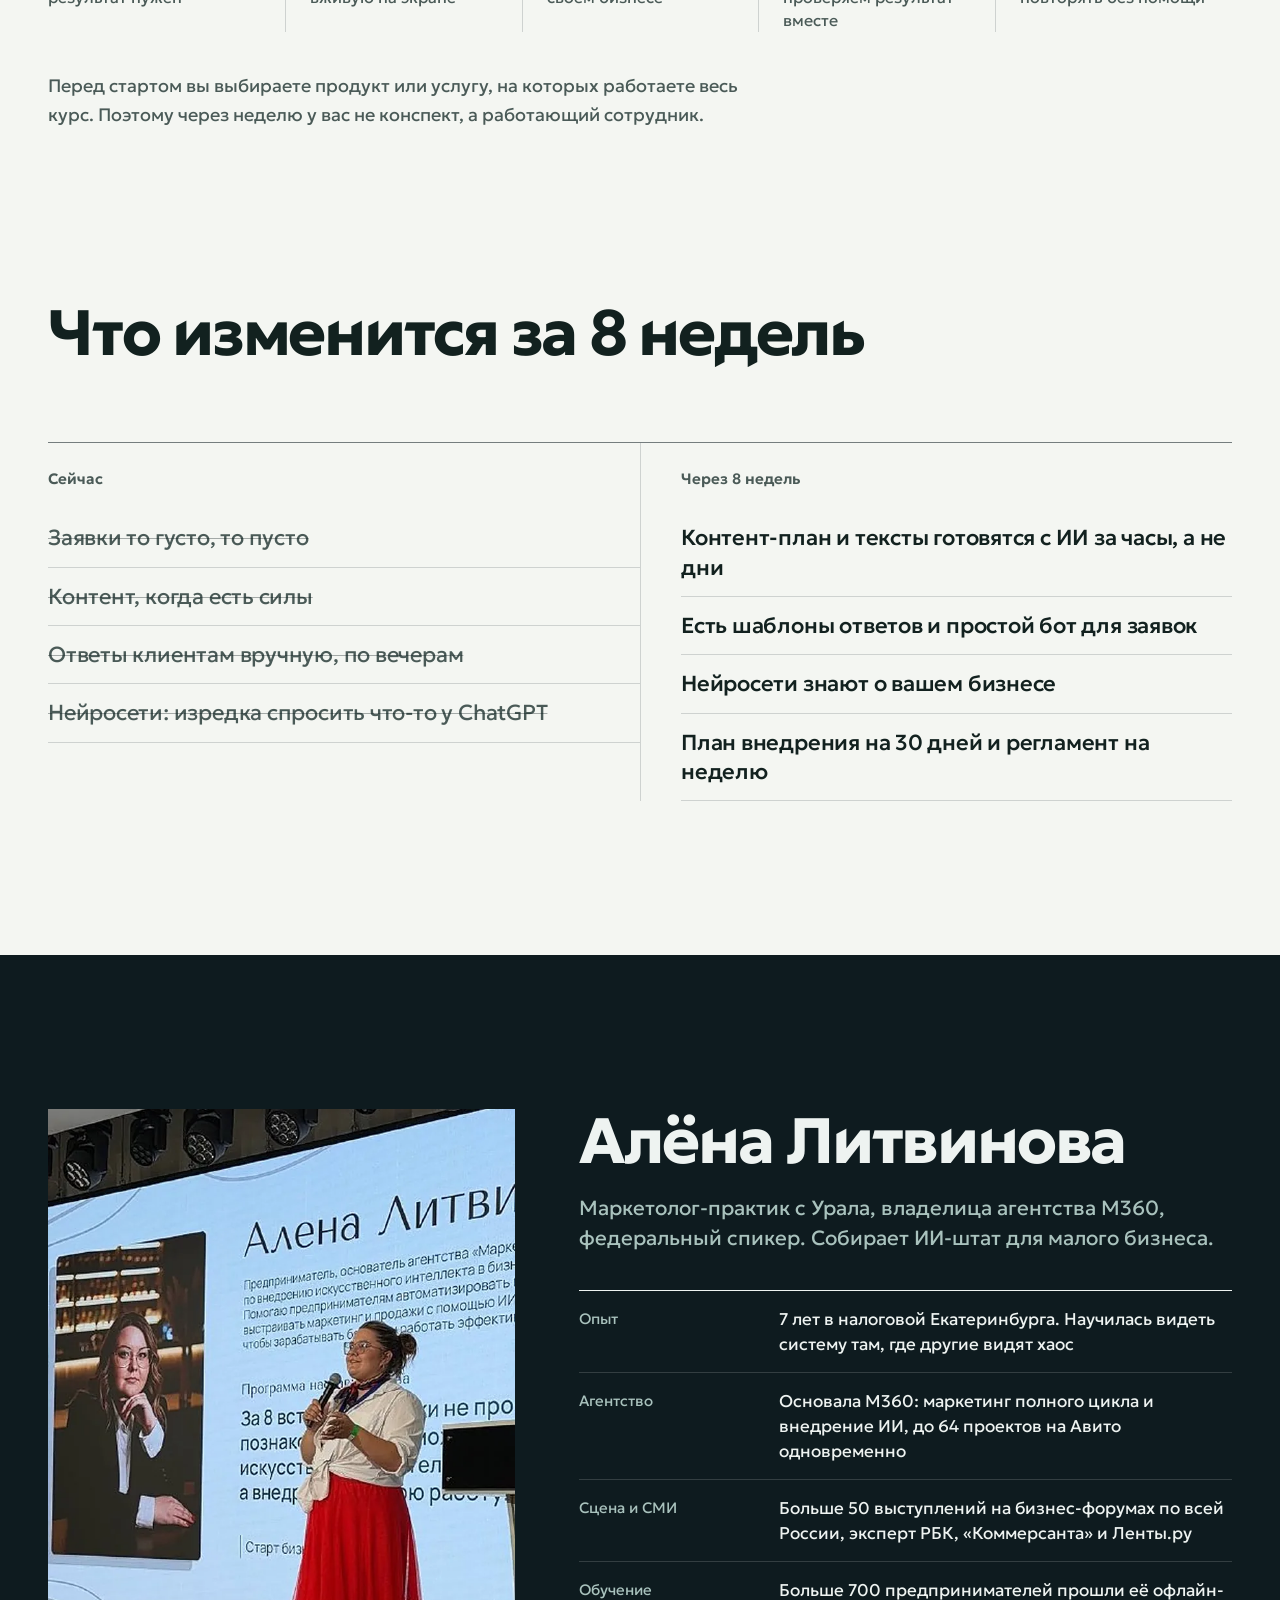
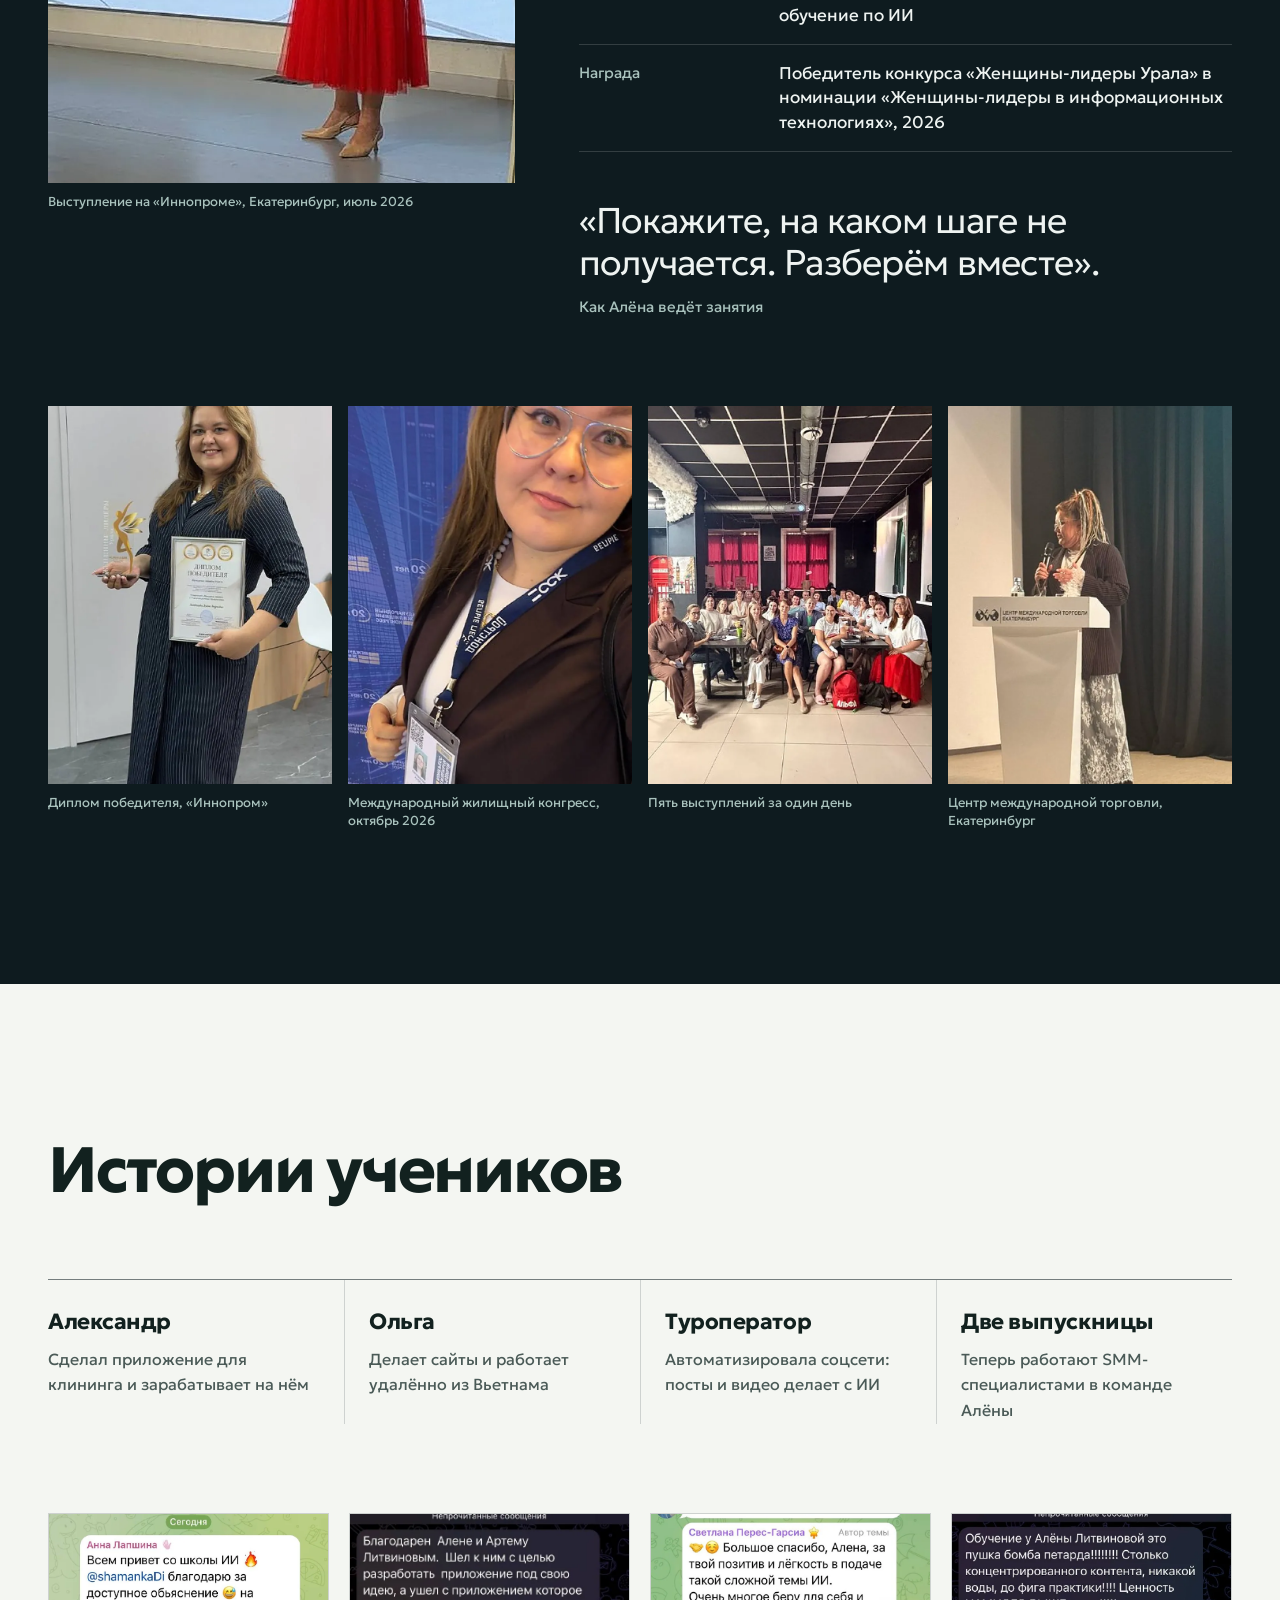
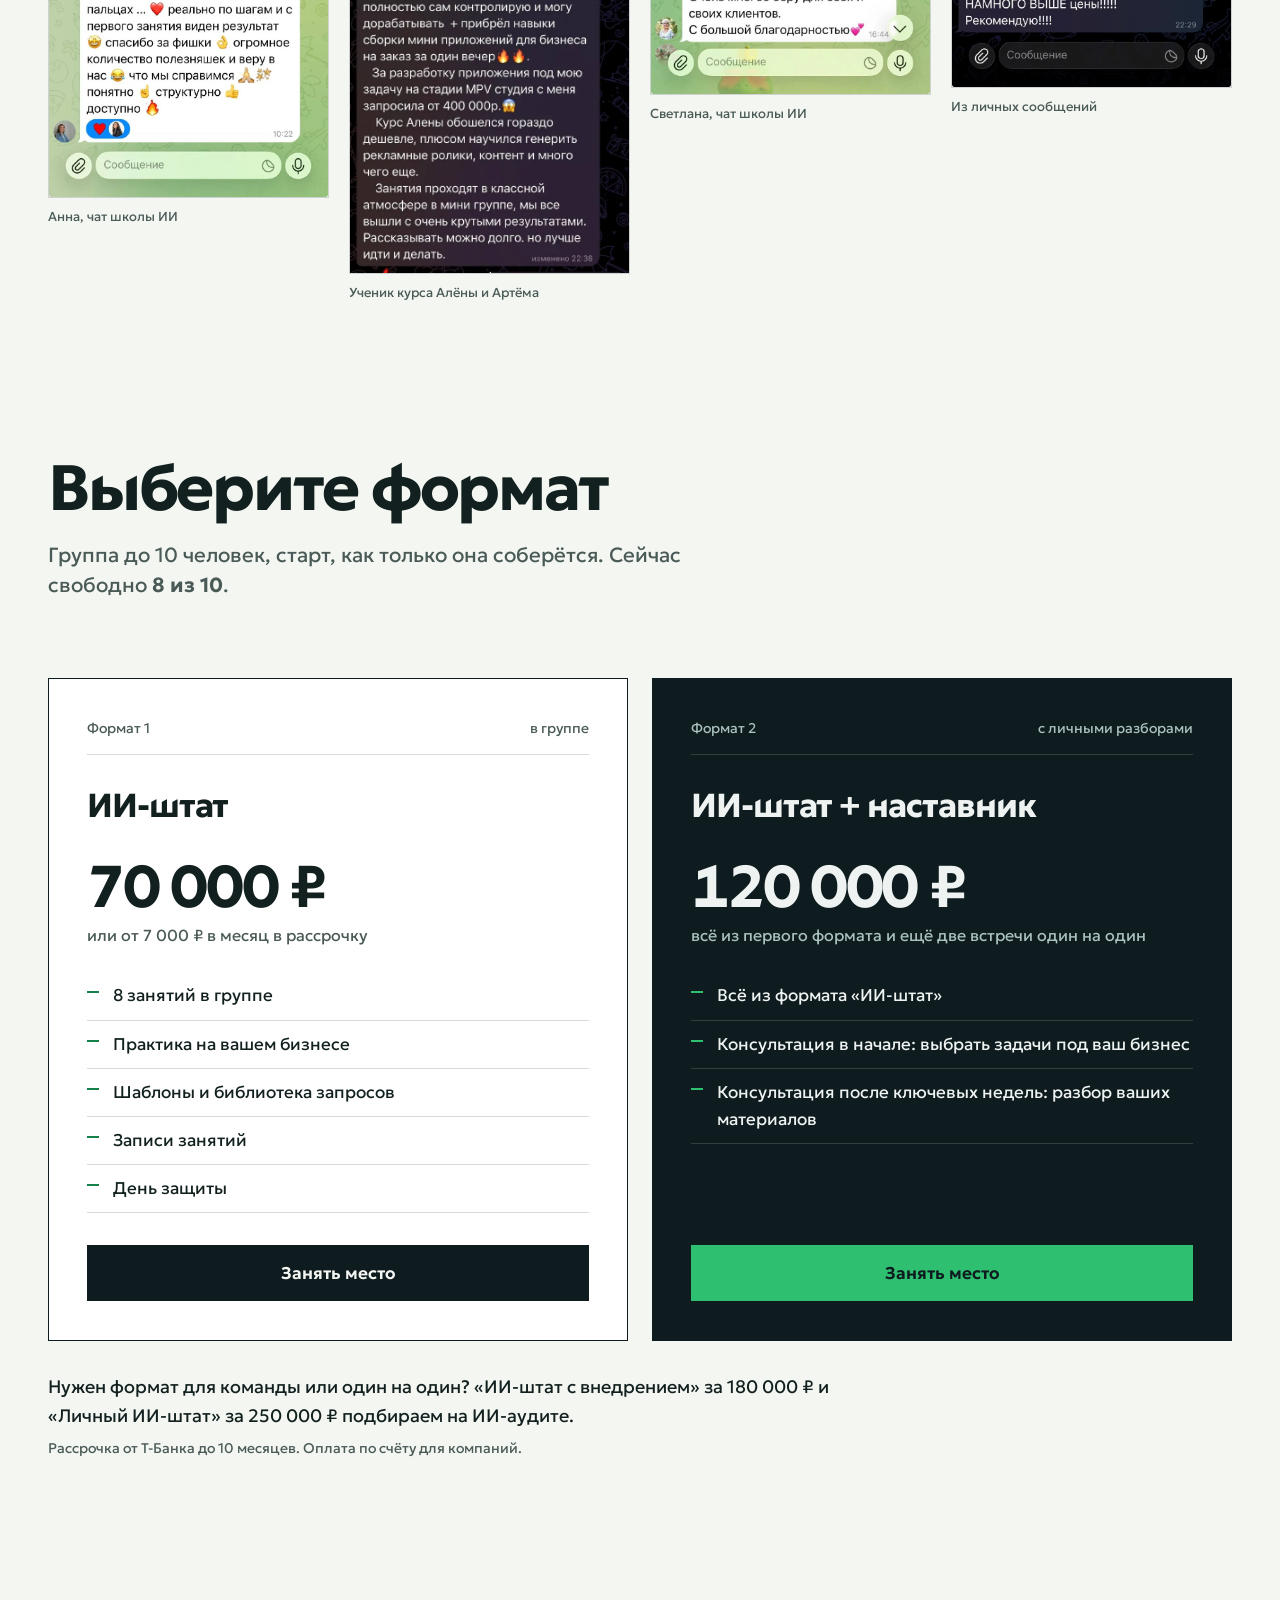
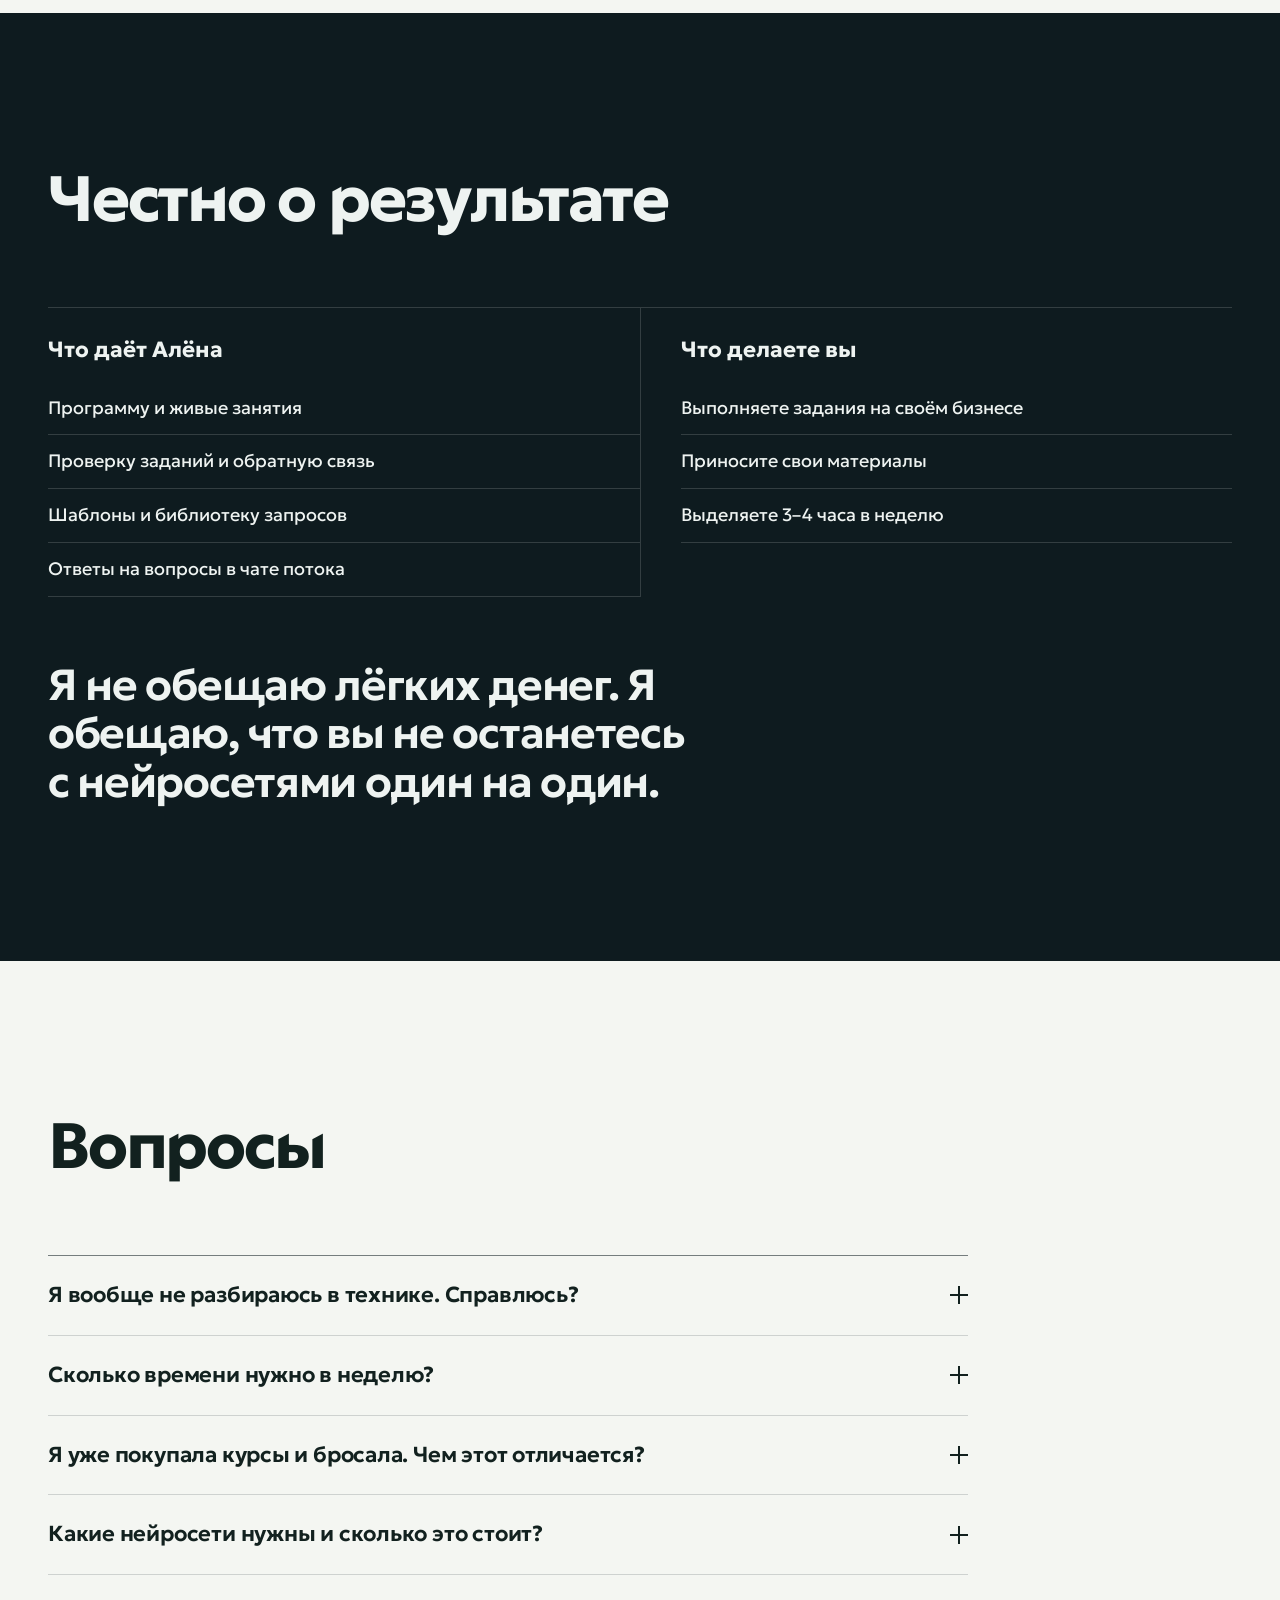
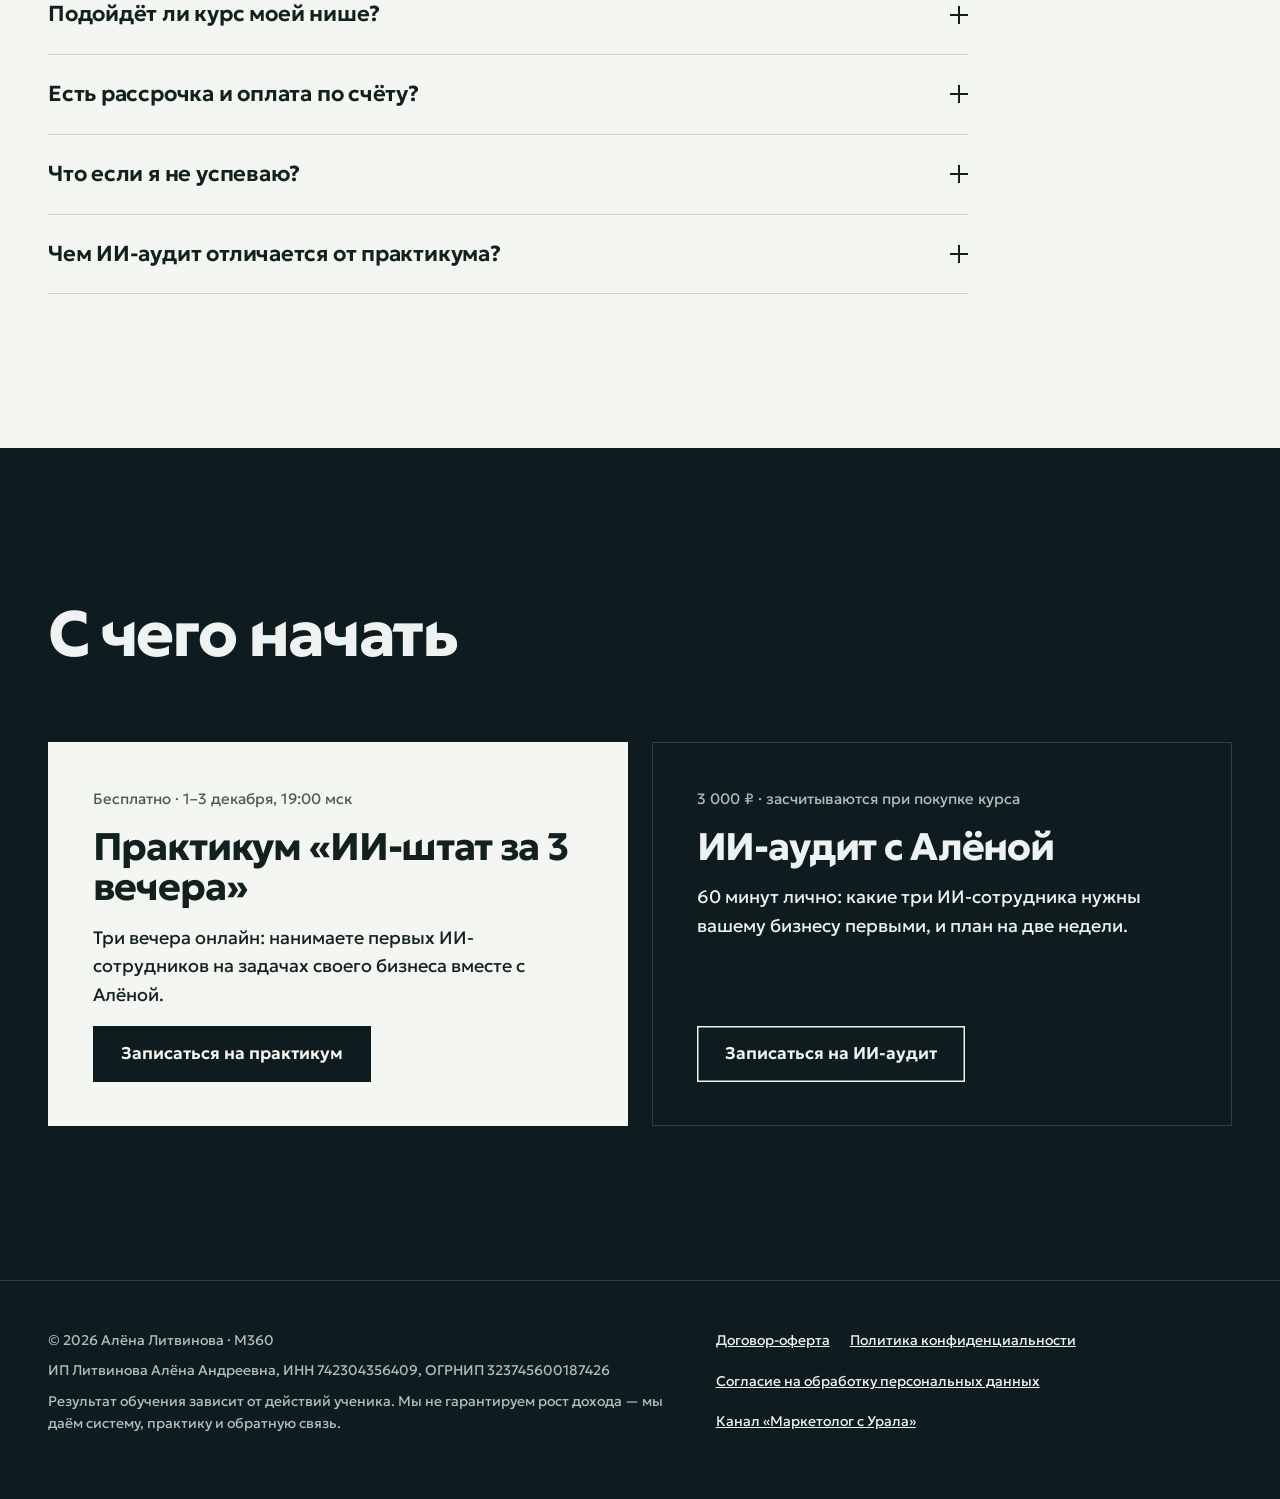
==== commit a06ce76d: "Реквизиты ИП Литвиновой: ИНН, ОГРНИП, банк в оферте Co-Authored-By: Claude Opus 5.5 <noreply@anthrop" ====
--- a/index.html
+++ b/index.html
@@ -446,7 +446,7 @@
   <div class="wrap foot__in">
     <div>
       <p>© 2026 Алёна Литвинова · М360</p>
-      <p>ИП Литвинова Алёна Андреевна, ИНН [ИНН]</p>
+      <p>ИП Литвинова Алёна Андреевна, ИНН 742304356409, ОГРНИП 323745600187426</p>
       <p>Результат обучения зависит от действий ученика. Мы не гарантируем рост дохода — мы даём систему, практику и обратную связь.</p>
     </div>
     <nav aria-label="Документы">
